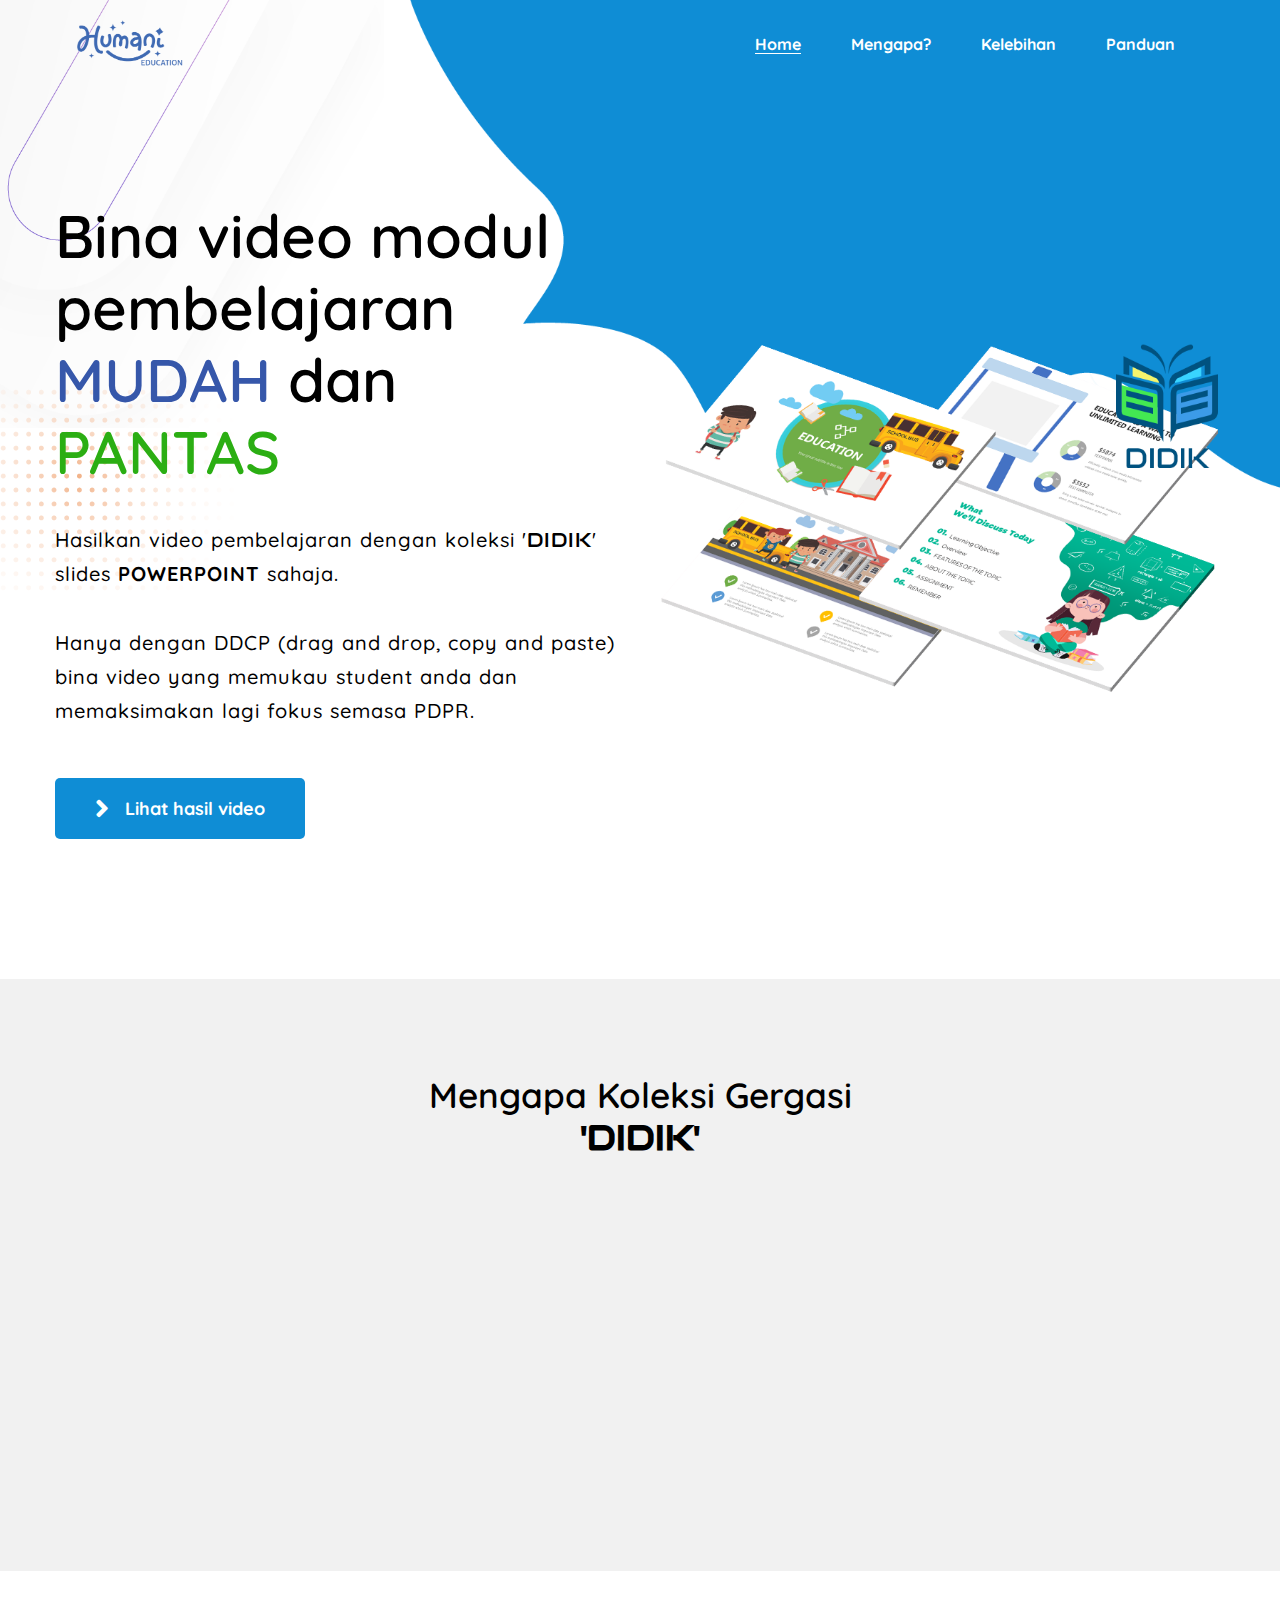
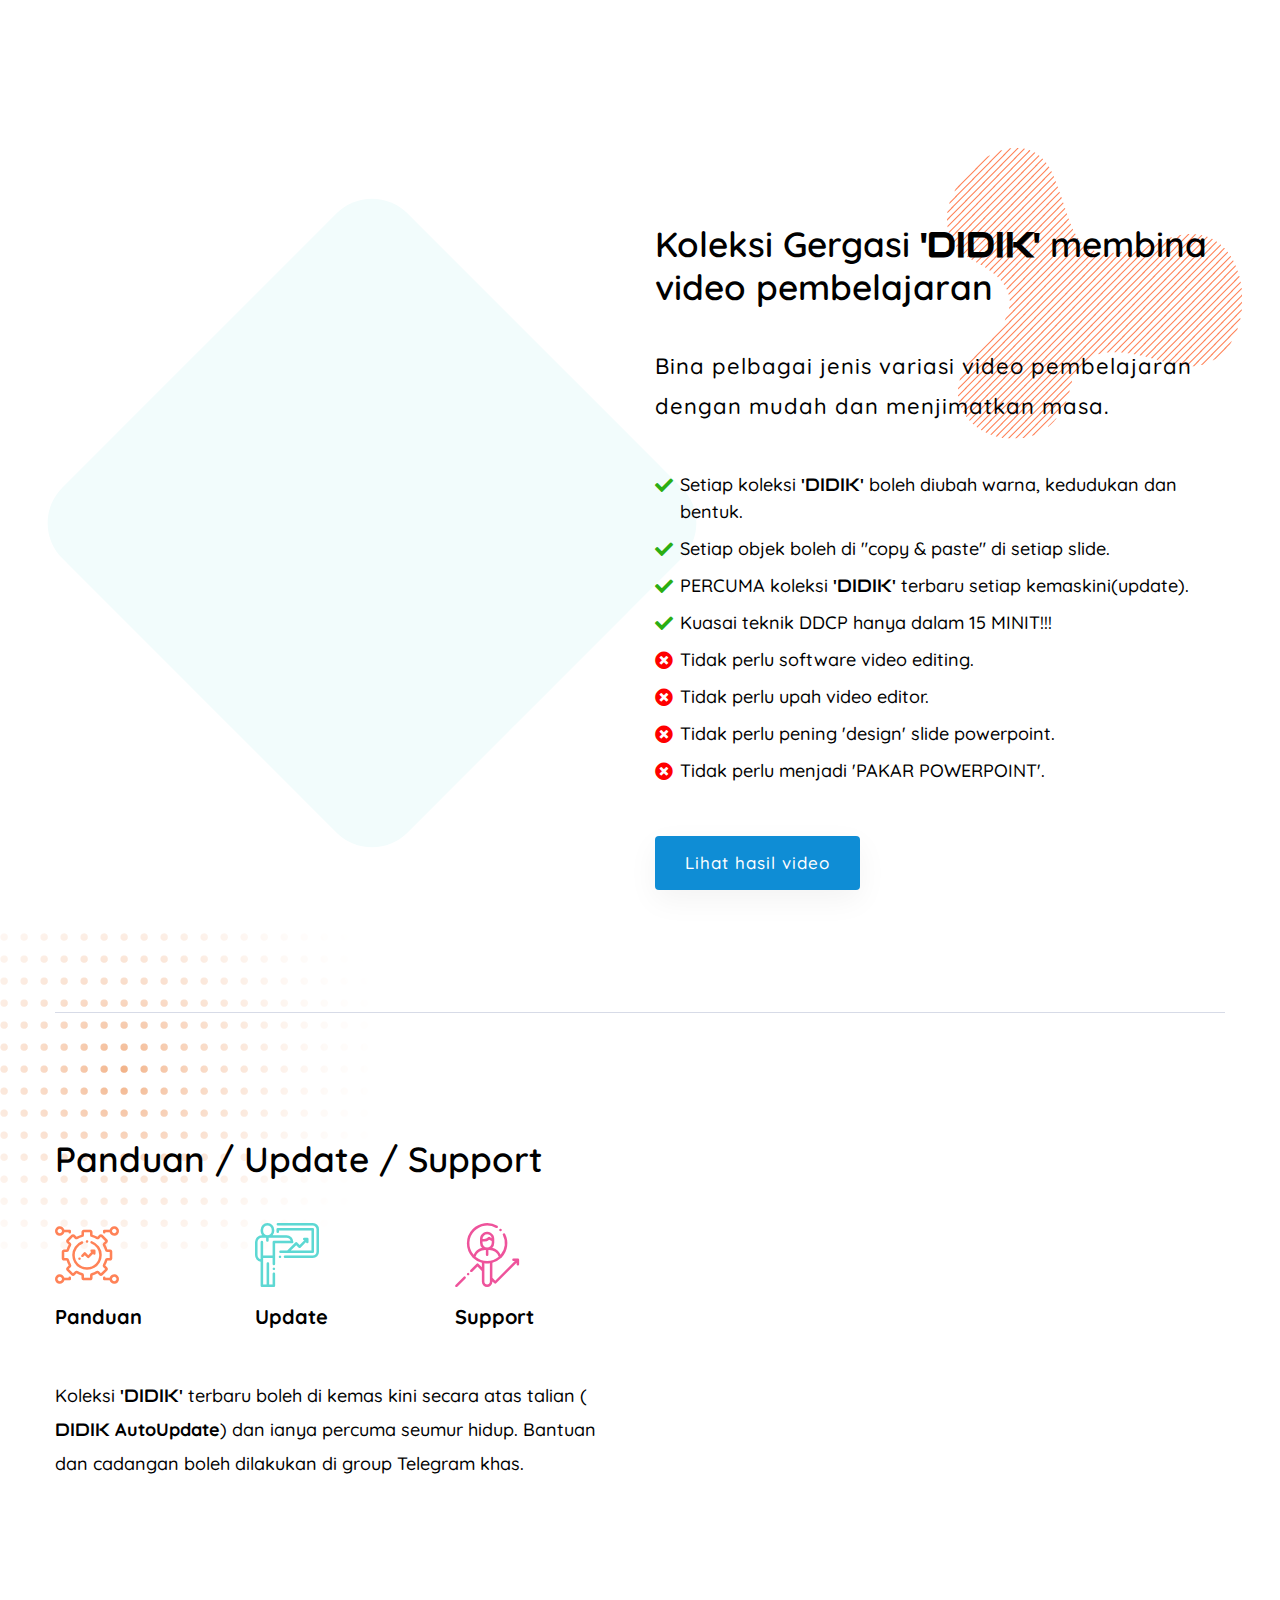
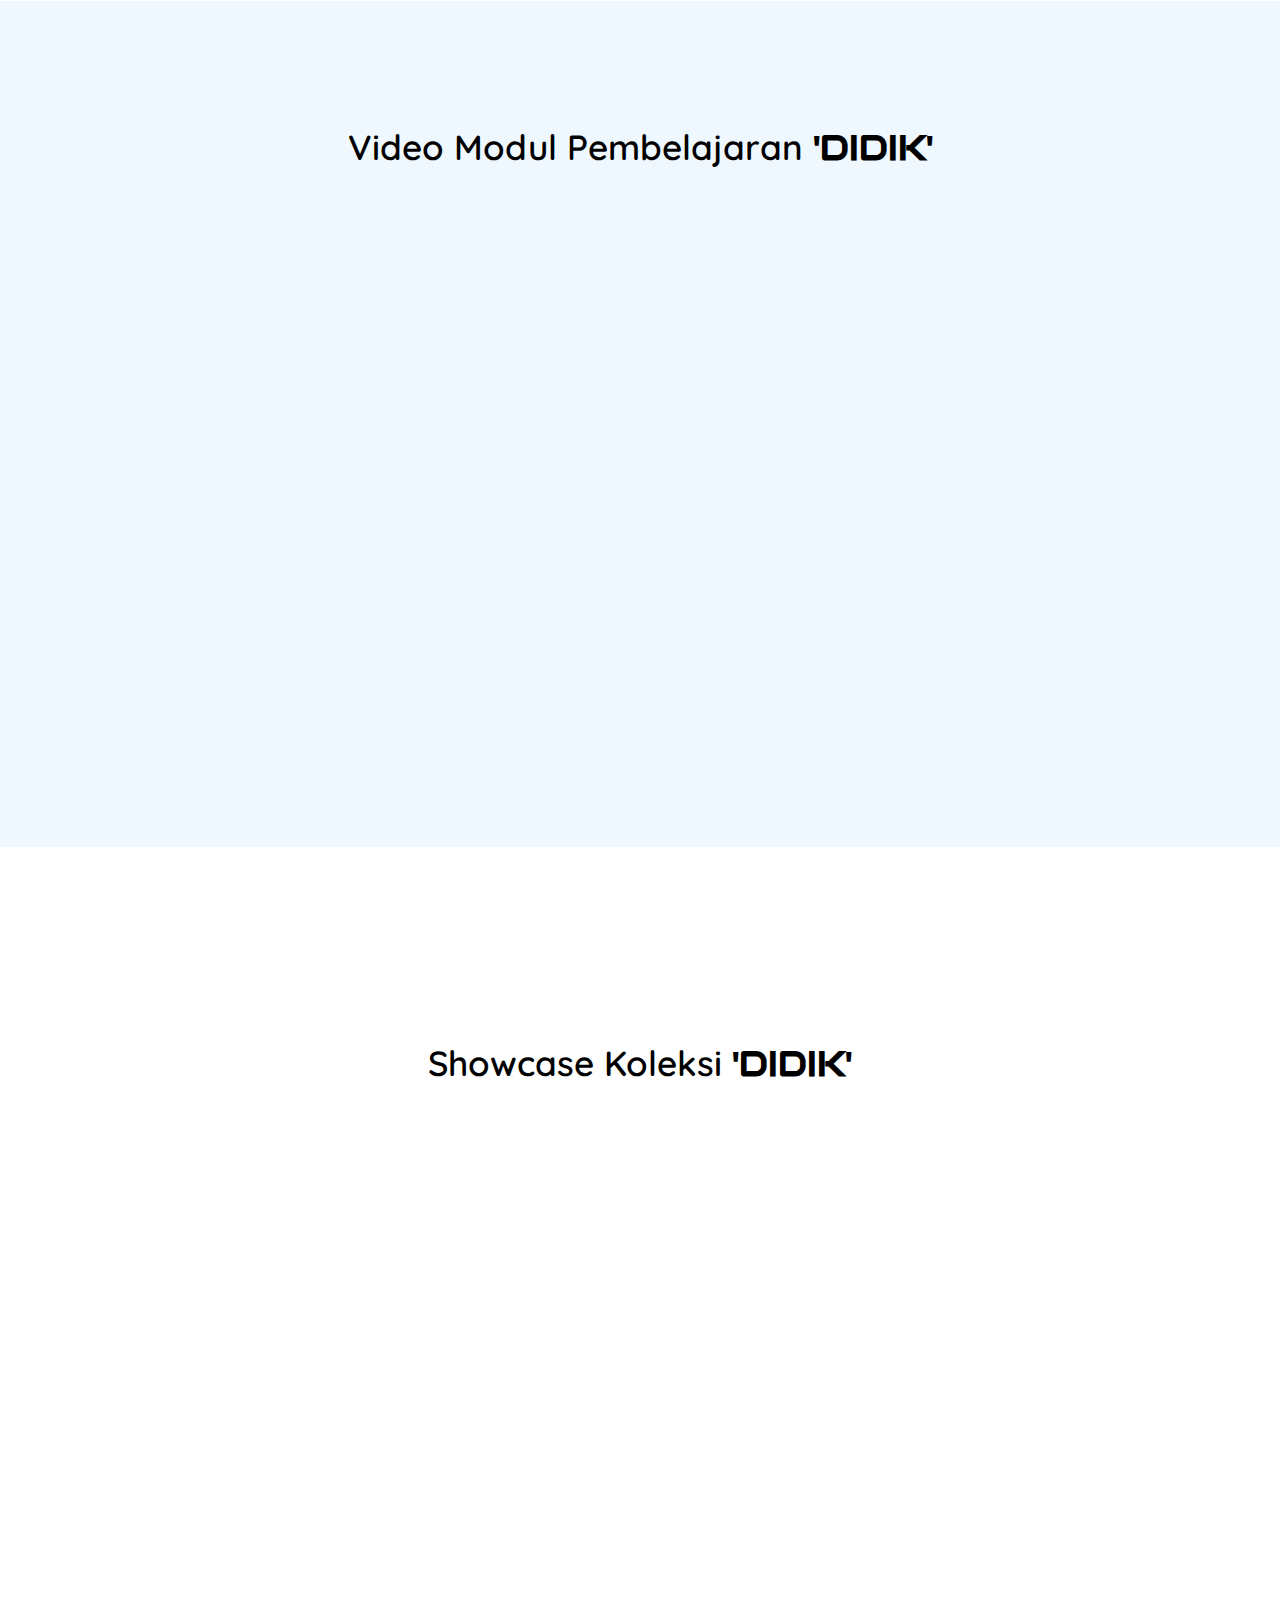
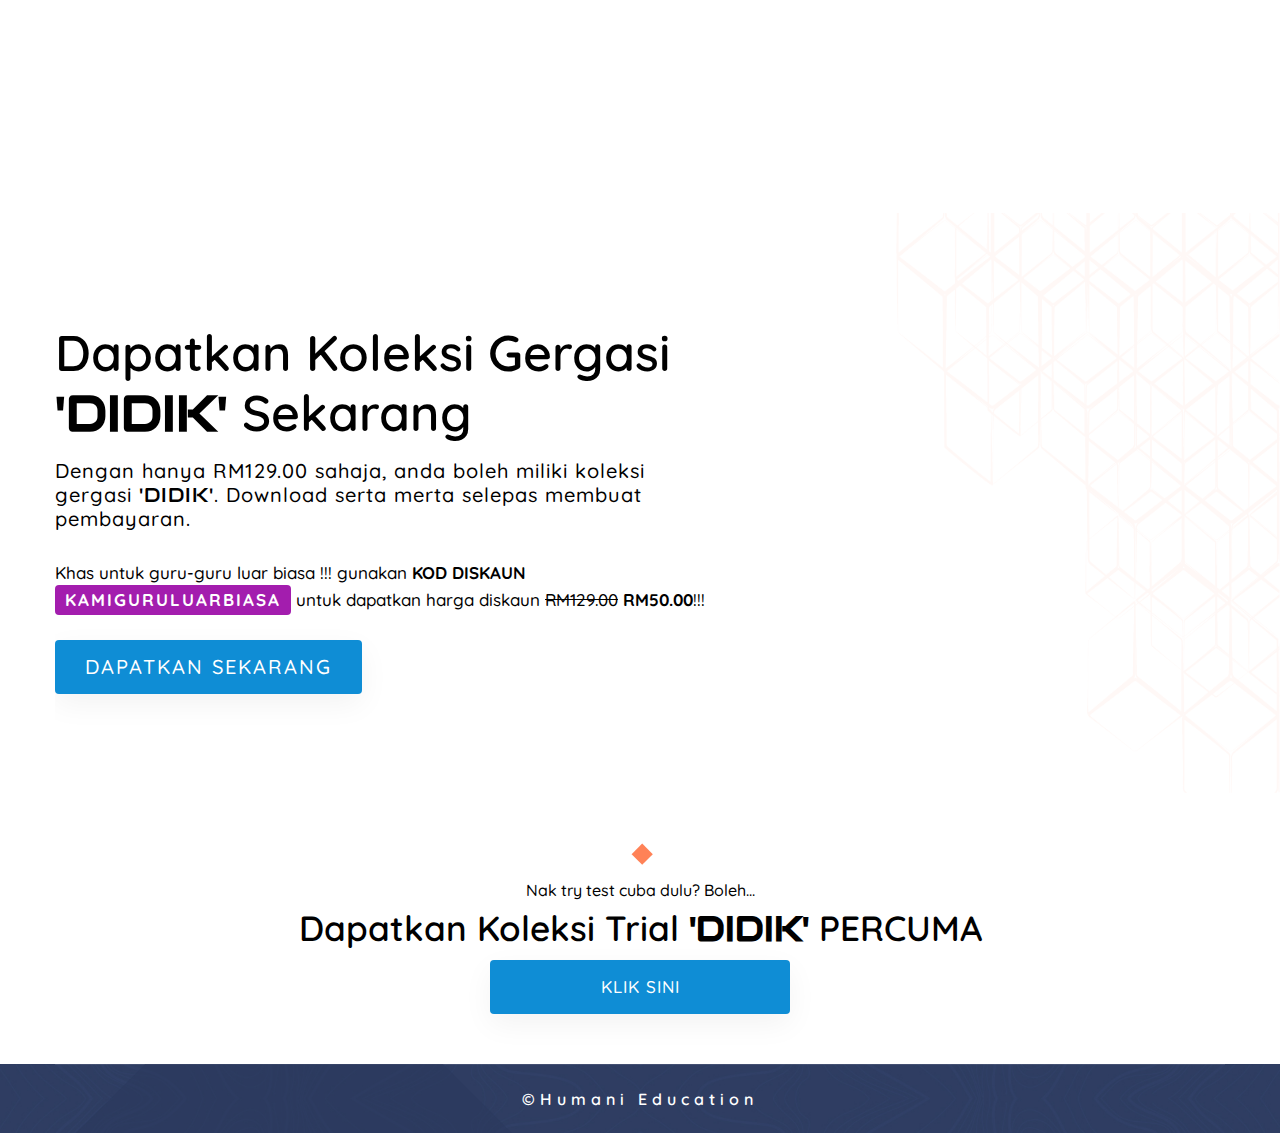
==== index.html @ 3f7dda92 "v1.0.24-Mac" ====
<!doctype html>
<html class="no-js" lang="en">

<head>
    <meta charset="utf-8">
    
    <!--====== Title ======-->
    <title>Humani Education</title>
    <meta property="og:title" content="DIDIK - Jadikan PDPR lebih menarik dan efektif" />
    <meta property="og:type" content="website" />
    <meta property="og:url" content="https://www.humani.com.my" />
    <meta property="og:image" content="https://www.humani.com.my/assets/images/educate.png" />
    <meta property="og:description" content="Bina Video Modul Pembelajar dengan Koleksi Gergasi DIDIK" />
    <meta name="description" content="">
    <meta name="viewport" content="width=device-width, initial-scale=1">

    <!--====== Favicon Icon ======-->
    <link rel="shortcut icon" href="assets/images/favicon.png" type="image/png">
    
        
    <!-- CSS
    ============================================ -->

    <!--===== Vendor CSS (Bootstrap & Icon Font) =====-->

    <link rel="stylesheet" href="assets/css/plugins/bootstrap.min.css">
    <link rel="stylesheet" href="assets/css/plugins/fontawesome.min.css">
    <link rel="stylesheet" href="assets/css/plugins/flaticon.css">
    <link rel="stylesheet" href="assets/css/plugins/default.css">


    <!--===== Plugins CSS (All Plugins Files) =====-->
    <link rel="stylesheet" href="assets/css/plugins/animate.css">
    <link rel="stylesheet" href="assets/css/plugins/swiper-bundle.min.css">

    <!--====== Main Style CSS ======-->
    <link rel="stylesheet" href="assets/css/style.css">
    
</head>

<body>
    
    <!--====== Header Start ======-->

    <header class="header-area">
        <nav class="navbar navbar-expand-lg">
            <div class="container position-relative">
                <a class="navbar-brand" href="index.html" style="width: 150px;">
                    <img src="assets/images/logoH.png" alt="Logo">
                </a>

                <button class="navbar-toggler" type="button" data-toggle="collapse" data-target="#navbarContent">
                    <span class="toggler-icon"></span>
                    <span class="toggler-icon"></span>
                    <span class="toggler-icon"></span>
                </button>
            
                <div class="collapse navbar-collapse sub-menu-bar" id="navbarContent">
                    <ul class="navbar-nav ml-auto">
                        <li class="active"><a  class="page-scroll" href="#home">Home</a></li>
                        <li><a  class="page-scroll" href="#features">Mengapa?</a></li>
                        <li><a  class="page-scroll" href="#powerful">Kelebihan</a></li>
                        <li><a  class="page-scroll" href="#discover">Panduan</a></li>
                        </li>
                    </ul>
                    <!-- <div class="navbar-btn">
                        <a href="#hasil" class="main-btn">Lihat Video</a>
                    </div> -->
                </div>
            </div>
        </nav>
    </header>

    <!--====== Header Ends ======-->
    
    <!--====== Banner Start ======-->

    <section id="home" class="banner-area">
        <div class="banner-shape-1">
            <img src="assets/images/shape/shape-2.png" alt="Shape">
        </div>
        <div class="banner-shape-2">
            <img src="assets/images/shape/shape-1.png" alt="Shape">
        </div>
        <div class="banner-shape-3">
            <img src="assets/images/shape/dots.png" alt="Shape">
        </div>

        <div class="banner-content-wrapper">
            <div class="container">
                <div class="row align-items-center">
                    <div class="col-lg-6">
                        <div class="banner-content">
                            <h2 class="title wow fadeInUp" data-wow-duration="1.3s" data-wow-delay="0.2s" style="color: black;">Bina video modul pembelajaran <span style="color:#3657aa;">MUDAH</span> dan <span style="color:#2bae13;">PANTAS</span></h2>
                            <p class="wow fadeInUp" data-wow-duration="1.3s" data-wow-delay="0.6s" style="color: black;">Hasilkan video pembelajaran dengan koleksi '<span class="didik-text-logo">DIDIK</span>' slides <b>POWERPOINT</b> sahaja. </p>
                            <p class="wow fadeInUp" data-wow-duration="1.3s" data-wow-delay="0.6s" style="color: black;">Hanya dengan DDCP (drag and drop, copy and paste) bina video yang memukau student anda dan memaksimakan lagi fokus semasa PDPR.</p>

                            <ul class="download-btn">
                                <!-- <li>
                                    <a class="google-play wow fadeInUp" data-wow-duration="1.3s" data-wow-delay="0.9s" href="#">
                                        <i class="fas fa-play"></i>
                                        <span class="text-1">Get in</span>
                                        <span class="text-2">Google Play</span>
                                    </a>
                                </li> -->
                                <li>
                                    <a class="apple-store wow" data-wow-duration="1.3s" data-wow-delay="1.2s" href="#hasil">
                                        <span class="text-2">Lihat hasil video</span>
                                        <i class="fas fa-angle-right"></i>
                                    </a>
                                </li>
                            </ul>
                        </div>
                    </div>
                    <div class="col-lg-6">
                        <div class="banner-image wow fadeInRightBig" data-wow-duration="1.3s" data-wow-delay="0.8s">
                            <div class="image">
                                <img src="assets/images/lol5.png" alt="App">
                            </div>
                        </div>
                    </div>
                </div>
            </div>
        </div>

        <!-- <div class="banner-counter">
            <div class="container">
                <div class="row justify-content-center">
                    <div class="col-lg-6">
                        <div class="counter-title text-center">
                            <h6 class="title">Numbers Speaks Everything</h6>
                        </div>
                    </div>
                </div>
                <div class="counter-wrapper" style="text-align: center;">
                    <div class="row">
                        <div class="col-lg-4 col-sm-6">
                            <div class="single-counter">
                                <span class="count-content"><strong class="count">411+</strong><span>/</span> Unik Design</span>
                            </div>
                        </div>
                        <div class="col-lg-4 col-sm-6">
                            <div class="single-counter">
                                <span class="count-content"><strong class="count">658+</strong><span>/</span> Objek element</span>
                            </div>
                        </div>
                        <div class="col-lg-4 col-sm-6">
                            <div class="single-counter">
                                <span class="count-content"><strong class="count">10+</strong><span>/</span> Video tutorial</span>
                            </div>
                        </div>
                    </div>
                </div>
            </div>
        </div> -->
    </section>

    <!--====== Banner Ends ======-->

     <!--====== Testimonial Start ======-->

     <!-- <section id="testimonial" class="testimonial-area bg_cover" style="background-image: url(assets/images/testimonial-bg.jpg);">
        <div class="testimonial-shape shape-1"></div>
        <div class="testimonial-shape shape-2"></div>

        <div class="testimonial-wrapper">
            <div class="author-1">
                <img src="assets/images/author-1.jpg" alt="">
            </div>
            <div class="author-2">
                <img src="assets/images/author-2.jpg" alt="">
            </div>
            <div class="author-3">
                <img src="assets/images/author-3.jpg" alt="">
            </div>
            <div class="author-4">
                <img src="assets/images/author-4.jpg" alt="">
            </div>

            <div class="author-5">
                <img src="assets/images/author-5.jpg" alt="">
            </div>
            <div class="author-6">
                <img src="assets/images/author-6.jpg" alt="">
            </div>
            <div class="author-7">
                <img src="assets/images/author-7.jpg" alt="">
            </div>
            <div class="author-8">
                <img src="assets/images/author-8.jpg" alt="">
            </div>
        </div>

        <div class="container">
            <div class="row justify-content-center">
                <div class="col-lg-6">
                    <div class="section-title text-center">
                        <p class="sub-title">Check Our Client Feedbacks</p>
                        <h2 class="title">What they are saying</h2>
                    </div>
                </div>
            </div>
            <div class="row justify-content-center">
                <div class="col-xl-8 col-lg-10">
                    <div class="testimonial-bg">
                        <div class="testimonial-active swiper-container">
                            <div class="swiper-wrapper">
                                <div class="swiper-slide single-testimonial text-center">
                                    <p>This is due to their excellent service, competitive pricing and customer support. It’s throughly refresing to get such a personal touch. Duis aute irure dolor in reprehenderit in voluptate velit esse cillum dolore eu fugiat nulla pariatur.</p>
                                    <h5 class="author-name">Shirley Smith</h5>
                                </div>
                                <div class="swiper-slide single-testimonial text-center">
                                    <p>This is due to their excellent service, competitive pricing and customer support. It’s throughly refresing to get such a personal touch. Duis aute irure dolor in reprehenderit in voluptate velit esse cillum dolore eu fugiat nulla pariatur.</p>
                                    <h5 class="author-name">Jon Smith</h5>
                                </div>
                                <div class="swiper-slide single-testimonial text-center">
                                    <p>This is due to their excellent service, competitive pricing and customer support. It’s throughly refresing to get such a personal touch. Duis aute irure dolor in reprehenderit in voluptate velit esse cillum dolore eu fugiat nulla pariatur.</p>
                                    <h5 class="author-name">Rose Smith</h5>
                                </div>
                            </div>
                        </div>
                    </div>
                </div>
            </div>
        </div>
    </section> -->

    <!--====== Testimonial Ends ======-->
    
    <!--====== Features Start ======-->

    <section id="features" class="features-area">
        <div class="container">
            <div class="row justify-content-center">
                <div class="col-lg-6">
                    <div class="section-title text-center">
                        <!-- <p class="sub-title">Kami mendengar keluhan mereka</p> -->
                        <h2 class="title">Mengapa Koleksi Gergasi <br><span class="didik-text-logo">'DIDIK'</span></h2>
                    </div>
                </div>
            </div>
            <div class="features-wrapper">
                <div class="row">
                    <div class="col-lg-4">
                        <div class="single-features features-1 wow fadeInUpBig" data-wow-duration="1s" data-wow-delay="0.2s">
                            <span class="features-number">01</span>
                            <div class="features-icon">
                                <i class="flaticon-smartphone-2"></i>
                            </div>
                            <div class="features-content">
                                <h4 class="features-title"><a href="#">Bina video pembelajaran menarik dan trending</a></h4>
                                <p><strong>413+</strong> design POWERPOINT slide menarik tersedia yang boleh diubahsuai dan digunakan mengikut tema video.</p>
                            </div>
                            <div class="features-btn">
                                <a href="#"><i class="fab fa-youtube"></i></a>
                            </div>
                        </div>
                    </div>
                    <div class="col-lg-4">
                        <div class="single-features features-2 wow fadeInUpBig" data-wow-duration="1s" data-wow-delay="0.5s">
                            <span class="features-number">02</span>
                            <div class="features-icon">
                                <i class="flaticon-smartphone"></i>
                            </div>
                            <div class="features-content">
                                <h4 class="features-title"><a href="#">Jimat masa berjam-jam dan tenaga</a></h4>
                                <p><strong>645+</strong> objek elemen dan pelbagai variasi POWERPOINT yang boleh diubah bentuk dan warna mengikut tema video.</p>
                            </div>
                            <div class="features-btn">
                                <a href="#"><i class="fas fa-clock"></i></a>
                            </div>
                        </div>
                    </div>
                    <div class="col-lg-4">
                        <div class="single-features features-3 wow fadeInUpBig" data-wow-duration="1s" data-wow-delay="0.8s">
                            <span class="features-number">03</span>
                            <div class="features-icon">
                                <i class="flaticon-smartphone-1"></i>
                            </div>
                            <div class="features-content">
                                <h4 class="features-title"><a href="#">Templat baru PERCUMA setiap bulan</a></h4>
                                <p>Dapat templat baru setiap bulan, tiada bayaran extra. Klik je update, dah siap. Senang kan, memang senang.</p>
                            </div>
                            <div class="features-btn">
                                <a href="#"><i class="fab fa-telegram"></i></a>
                            </div>
                        </div>
                    </div>
                </div>
            </div>
        </div>
    </section>

    <!--====== Features Ends ======-->
    
    <!--====== Powerful Tools Start ======-->

    <section id="powerful" class="powerful-tools-area">
        <div class="powerful-shape shape-1"></div>
        <div class="powerful-shape shape-2">
            <img src="assets/images/shape/shape-5.png" alt="">
        </div>

        <div class="container">
            <div class="powerful-tools-wrapper">
                <div class="row">
                    <div class="col-lg-6">
                        <div class="powerful-image mt-50 wow fadeInLeftBig" data-wow-duration="1s" data-wow-delay="0.3s">
                            <div class="image">
                                <img src="assets/images/bannerFeat.png" alt="">
                            </div>
                        </div>
                    </div>
                    <div class="col-lg-6">
                        <div class="powerful-tools-content mt-50">
                            <div class="section-title">
                                <!-- <p class="sub-title">Providing Best Services</p> -->
                                <h2 class="title">Koleksi Gergasi <span class="didik-text-logo">'DIDIK'</span> membina video pembelajaran</h2>
                            </div>
                            <div class="powerful-content-wrapper">
                                <p>Bina pelbagai jenis variasi video pembelajaran dengan mudah dan menjimatkan masa.</p>
                                <ul class="content-list">
                                    <li><i class="fas fa-check"></i> Setiap koleksi <span class="didik-text-logo">'DIDIK'</span> boleh diubah warna, kedudukan dan bentuk. </li>
                                    <li><i class="fas fa-check"></i> Setiap objek boleh di "copy & paste" di setiap slide.</li>
                                    <li><i class="fas fa-check"></i> PERCUMA koleksi <span class="didik-text-logo">'DIDIK'</span> terbaru setiap kemaskini(update).</li>
                                    <li><i class="fas fa-check"></i> Kuasai teknik DDCP hanya dalam 15 MINIT!!!</li>
                                    <li><i class="fas fa-times-circle timesRed"></i> Tidak perlu software video editing.</li>
                                    <li><i class="fas fa-times-circle timesRed"></i> Tidak perlu upah video editor.</li>
                                    <li><i class="fas fa-times-circle timesRed"></i> Tidak perlu pening 'design' slide powerpoint.</li>
                                    <li><i class="fas fa-times-circle timesRed"></i> Tidak perlu menjadi 'PAKAR POWERPOINT'.</li>
                                </ul>
                                <a href="#hasil" class="main-btn main-btn-2" style="font-size: 17px;letter-spacing: 1px;">Lihat hasil video</a>
                            </div>
                        </div>
                    </div>
                </div>
            </div>
        </div>
    </section>

    <!--====== Powerful Tools Ends ======-->
    
    <!--====== Discover Start ======-->

    <section id="discover" class="discover-area">
        <div class="discover-shape shape-1">
            <img src="assets/images/shape/dots-2.png" alt="">
        </div>

        <div class="container">
            <div class="row">
                <div class="col-lg-6">
                    <div class="discover-content-wrapper">
                        <div class="section-title">
                            <!-- <p class="sub-title">After service sale</p> -->
                            <h2 class="title">Panduan / Update / Support</h2>
                        </div>
                        <div class="discover-items">
                            <div class="row">
                                <div class="col-sm-4">
                                    <div class="single-item item-1">
                                        <div class="item-icon">
                                            <i class="flaticon-strategy"></i>
                                        </div>
                                        <div class="item-text">
                                            <h4 class="title">Panduan</h4>
                                        </div>
                                    </div>
                                </div>
                                <div class="col-sm-4">
                                    <div class="single-item item-2">
                                        <div class="item-icon">
                                            <i class="flaticon-training"></i>
                                        </div>
                                        <div class="item-text">
                                            <h4 class="title">Update</h4>
                                        </div>
                                    </div>
                                </div>
                                <div class="col-sm-4">
                                    <div class="single-item item-3">
                                        <div class="item-icon">
                                            <i class="flaticon-human-resources"></i>
                                        </div>
                                        <div class="item-text">
                                            <h4 class="title">Support</h4>
                                        </div>
                                    </div>
                                </div>
                            </div>
                        </div>
                        <div class="discover-content">
                            <p>Koleksi <span class="didik-text-logo">'DIDIK'</span> terbaru boleh di kemas kini secara atas talian (<span class="didik-text-logo">DIDIK</span> <strong>AutoUpdate</strong>) dan ianya percuma seumur hidup. Bantuan dan cadangan boleh dilakukan di group Telegram khas.</p>
                            <!-- <a href="#" class="main-btn main-btn-2">Learn More</a> -->
                        </div>
                    </div>
                </div>
            </div>
        </div>
        <div class="discover-image wow fadeIn" data-wow-duration="1s" data-wow-delay="0.4s">
            <div class="image">
                <img src="assets/images/support.png" alt="">
            </div>
        </div>
    </section>

    <!--====== Discover Ends ======-->
    
    <!--====== Everything Start ======-->

    <!-- <section id="everything" class="everything-area">
        <div class="everything-shape shape-1"></div>
        <div class="everything-shape shape-2"></div>

        <div class="container">
            <div class="row">
                <div class="col-lg-6">
                    <div class="everything-image mt-50 wow fadeInLeftBig" data-wow-duration="1s" data-wow-delay="0.3s">
                        <div class="image">
                            <img src="assets/images/everything.png" alt="">
                        </div>
                    </div>
                </div>
                <div class="col-lg-6">
                    <div class="everything-content-wrapper mt-50">
                        <div class="section-title">
                            <p class="sub-title">Providing Best Services</p>
                            <h2 class="title">Everything you need to grow your app</h2>
                        </div>
                        <div class="everything-content">
                            <ul class="everything-items">
                                <li>
                                    <span>01</span>
                                    <p>Lorem Ipsum is simply dummy text of the printing and typesetting industry when an unknown printer took a galley of type and scrambled it to make. </p>
                                </li>
                                <li>
                                    <span>02</span>
                                    <p>Lorem Ipsum is simply dummy text of the printing and typesetting industry. </p>
                                </li>
                            </ul>
                            <a href="#" class="main-btn main-btn-2">Learn More</a>
                        </div>
                    </div>
                </div>
            </div>
        </div>
    </section> -->

    <!--====== Everything Ends ======-->
    
    <!--====== Pricing Start ======-->

    <!-- <section id="pricing" class="pricing-area">
        <div class="pricing-shape shape-1">
            <img src="assets/images/shape/dots-3.png" alt="">
        </div>

        <div class="container">
            <div class="row justify-content-center">
                <div class="col-lg-6">
                    <div class="section-title text-center">
                        <p class="sub-title">Providing Best Services</p>
                        <h2 class="title">Our Features List</h2>
                    </div>
                </div>
            </div>
            <div class="pricing-wrapper">
                <div class="row">
                    <div class="col-lg-4">
                        <div class="single-pricing pricing-1 text-center wow fadeInLeftBig" data-wow-duration="1s" data-wow-delay="0.4s">
                            <div class="pricing-icon">
                                <i class="flaticon-send"></i>
                            </div>
                            <div class="pricing-price">
                                <h5 class="sub-title">Silver Package</h5>
                                <span class="price">$20.00</span>
                            </div>
                            <div class="pricing-body">
                                <ul class="pricing-list">
                                    <li><i class="fas fa-check"></i> Extra features</li>
                                    <li><i class="fas fa-check"></i> Lifetime free support</li>
                                    <li><i class="fas fa-check"></i> Upgrate options</li>
                                    <li><i class="fas fa-check"></i> Full access</li>
                                </ul>
                                <a href="#" class="main-btn">Choose Plan</a>
                            </div>
                        </div>
                    </div>
                    <div class="col-lg-4">
                        <div class="single-pricing pricing-2 text-center wow fadeInUpBig" data-wow-duration="1s" data-wow-delay="0.4s">
                            <div class="pricing-icon">
                                <i class="flaticon-shuttle"></i>
                            </div>
                            <div class="pricing-price">
                                <h5 class="sub-title">Gold Package</h5>
                                <span class="price">$30.00</span>
                            </div>
                            <div class="pricing-body">
                                <ul class="pricing-list">
                                    <li><i class="fas fa-check"></i> Extra features</li>
                                    <li><i class="fas fa-check"></i> Lifetime free support</li>
                                    <li><i class="fas fa-check"></i> Upgrate options</li>
                                    <li><i class="fas fa-check"></i> Full access</li>
                                </ul>
                                <a href="#" class="main-btn main-btn-2">Choose Plan</a>
                            </div>
                        </div>
                    </div>
                    <div class="col-lg-4">
                        <div class="single-pricing pricing-3 text-center wow fadeInRightBig" data-wow-duration="1s" data-wow-delay="0.4s">
                            <div class="pricing-icon">
                                <i class="flaticon-plane"></i>
                            </div>
                            <div class="pricing-price">
                                <h5 class="sub-title">Platinum Package</h5>
                                <span class="price">$40.00</span>
                            </div>
                            <div class="pricing-body">
                                <ul class="pricing-list">
                                    <li><i class="fas fa-check"></i> Extra features</li>
                                    <li><i class="fas fa-check"></i> Lifetime free support</li>
                                    <li><i class="fas fa-check"></i> Upgrate options</li>
                                    <li><i class="fas fa-check"></i> Full access</li>
                                </ul>
                                <a href="#" class="main-btn">Choose Plan</a>
                            </div>
                        </div>
                    </div>
                </div>
            </div>
        </div>
    </section> -->

    <!--====== Pricing Ends ======-->
    <!--====== Hasil Start ======-->

    <section id="hasil" class="screenshot-area" style="margin-bottom: 70px;background-color: aliceblue;">
        <div class="container">
            <div class="row justify-content-center">
                <div class="col-lg-12">
                    <div class="section-title text-center">
                        <!-- <p class="sub-title">Dapatkan PERCUMA</p> -->
                        <h2 class="title" style="margin-bottom:20px;">Video Modul Pembelajaran <span class="didik-text-logo">'DIDIK'</span></h2>
                        <div class="video-container"><iframe width="700" height="400" src="https://www.youtube.com/embed/MKi8xhyiDTc?rel=0&autoplay=0&showinfo=0&controls=0" frameborder="0" allow="accelerometer; autoplay; clipboard-write; encrypted-media; gyroscope; picture-in-picture" allowfullscreen></iframe></div>
                    </div>
                </div>
            </div>
        </div>
    </section>

    <!--====== Hasil Ends ======-->
    
    <!--====== Screenshot Start ======-->

    <section id="screenshot" class="screenshot-area" style="margin-bottom: 70px;">
        <div class="container">
            <div class="row">
                <div class="col-lg-12">
                    <div class="section-title text-center">
                        <!-- <p class="sub-title">Dapatkan PERCUMA</p> -->
                        <h2 class="title">Showcase Koleksi <span class="didik-text-logo">'DIDIK'</span></h2>
                        <div class="video-container"><iframe width="560" height="315" src="https://www.youtube.com/embed/H6eOL7yAfYM?rel=0&autoplay=0&showinfo=0&controls=1" frameborder="0" allow="accelerometer; autoplay; clipboard-write; encrypted-media; gyroscope; picture-in-picture" allowfullscreen></iframe></div>
                    </div>
                </div>
            </div>
        </div>
    </section>

    <!--====== Screenshot Ends ======-->
    
    <!--====== FAQ's Start ======-->

    <!-- <section id="faq" class="faq-area">
        <div class="faq-shape shape-1 wow zoomIn" data-wow-duration="1s" data-wow-delay="0.6s">
            <img src="assets/images/shape/shape-6.png" alt="">
        </div>

        <div class="container">
            <div class="row">
                <div class="col-lg-5">
                    <div class="faq-content-left mt-45">
                        <div class="section-title">
                            <p class="sub-title">Frequently Asked Question</p>
                            <h2 class="title">Do you’ve any questions?</h2>
                        </div>
                        <p>There are many variations of passag of available but majority have in some by inject. </p>

                        <img src="assets/images/faq.jpg" alt="">
                    </div>
                </div>
                <div class="col-lg-7">
                    <div class="faq-accordion mt-50">
                        <div class="accordion" id="accordionFaq">
                            <div class="card">
                                <div class="card-header">
                                    <a href="" data-toggle="collapse" data-target="#collapseOne">Pre and post launch mobile app marketing pitfalls to avoid</a>                                
                                </div>
                          
                                <div id="collapseOne" class="collapse show" data-parent="#accordionFaq">
                                    <div class="card-body">
                                        <p>There are many variations of passages of available but majority have alteration in some by inject humour or random words. </p>
                                    </div>
                                </div>
                            </div>
                            <div class="card">
                                <div class="card-header">
                                    <a href="#" class="collapsed" data-toggle="collapse" data-target="#collapseTwo">Pre and post launch mobile app marketing pitfalls to avoid</a>                                
                                </div>
                                <div id="collapseTwo" class="collapse" data-parent="#accordionFaq">
                                    <div class="card-body">
                                        <p>There are many variations of passages of available but majority have alteration in some by inject humour or random words. </p>
                                    </div>
                                </div>
                            </div>
                            <div class="card">
                                <div class="card-header">
                                    <a href="#" class="collapsed" data-toggle="collapse" data-target="#collapseThree">Pre and post launch mobile app marketing pitfalls to avoid</a>                                
                                </div>
                                <div id="collapseThree" class="collapse" data-parent="#accordionFaq">
                                    <div class="card-body">
                                        <p>There are many variations of passages of available but majority have alteration in some by inject humour or random words. </p>
                                    </div>
                                </div>
                            </div>
                            <div class="card">
                                <div class="card-header">
                                    <a href="#" class="collapsed" data-toggle="collapse" data-target="#collapseFour">Pre and post launch mobile app marketing pitfalls to avoid</a>                                
                                </div>
                                <div id="collapseFour" class="collapse" data-parent="#accordionFaq">
                                    <div class="card-body">
                                        <p>There are many variations of passages of available but majority have alteration in some by inject humour or random words. </p>
                                    </div>
                                </div>
                            </div>
                          </div>
                    </div>
                </div>
            </div>
        </div>
    </section> -->

    <!--====== FAQ's Ends ======-->
    
    <!--====== Blog Start ======-->

    <!-- <section id="blog" class="blog-area">
        <div class="blog-shape shape-1"></div>

        <div class="container">
            <div class="row justify-content-center">
                <div class="col-lg-6">
                    <div class="section-title text-center">
                        <p class="sub-title">From the Blog</p>
                        <h2 class="title">News & Articles</h2>
                    </div>
                </div>
            </div>
            <div class="blog-wrapper">
                <div class="row">
                    <div class="col-lg-4 blog-col">
                        <div class="single-blog mt-55 wow fadeInLeftBig" data-wow-duration="1.3s" data-wow-delay="0.4s">
                            <div class="blog-image">
                                <a href="blog-details.html"><img src="assets/images/blog/blog-1.jpg" alt=""></a>
                                <span class="date">30 July, 2020</span>
                            </div>
                            <div class="blog-content">
                                <ul class="meta">
                                    <li><a href="#">By Admin</a></li>
                                    <li><a href="#">2 Comments</a></li>
                                </ul>
                                <h4 class="blog-title"><a href="blog-details.html">Pre and post launch mobile app marketing</a></h4>
                                <p>There are many variations of passages of available but majority have alteration in some by inject words.</p>
                            </div>
                        </div>
                    </div>
                    <div class="col-lg-4 blog-col">
                        <div class="single-blog mt-55 wow fadeInUpBig" data-wow-duration="1.3s" data-wow-delay="0.4s">
                            <div class="blog-image">
                                <a href="blog-details.html"><img src="assets/images/blog/blog-2.jpg" alt=""></a>
                                <span class="date">30 July, 2020</span>
                            </div>
                            <div class="blog-content">
                                <ul class="meta">
                                    <li><a href="#">By Admin</a></li>
                                    <li><a href="#">2 Comments</a></li>
                                </ul>
                                <h4 class="blog-title"><a href="blog-details.html">Pre and post launch mobile app marketing</a></h4>
                                <p>There are many variations of passages of available but majority have alteration in some by inject words.</p>
                            </div>
                        </div>
                    </div>
                    <div class="col-lg-4 blog-col">
                        <div class="single-blog mt-55 wow fadeInRightBig" data-wow-duration="1.3s" data-wow-delay="0.4s">
                            <div class="blog-image">
                                <a href="blog-details.html"><img src="assets/images/blog/blog-3.jpg" alt=""></a>
                                <span class="date">30 July, 2020</span>
                            </div>
                            <div class="blog-content">
                                <ul class="meta">
                                    <li><a href="#">By Admin</a></li>
                                    <li><a href="#">2 Comments</a></li>
                                </ul>
                                <h4 class="blog-title"><a href="blog-details.html">Pre and post launch mobile app marketing</a></h4>
                                <p>There are many variations of passages of available but majority have alteration in some by inject words.</p>
                            </div>
                        </div>
                    </div>
                </div>
            </div>
        </div>
    </section> -->

    <!--====== Blog Ends ======-->
    
    <!--====== Brand & Download Start ======-->

    <section id="brand" class="brand-download-area">
        <div class="container">
            <!-- <div class="brand-area">
                <div class="brand-active swiper-container">
                    <div class="swiper-wrapper">
                        <div class="swiper-slide single-brand">
                            <img src="assets/images/brand.png" alt="">
                        </div>
                        <div class="swiper-slide single-brand">
                            <img src="assets/images/brand.png" alt="">
                        </div>
                        <div class="swiper-slide single-brand">
                            <img src="assets/images/brand.png" alt="">
                        </div>
                        <div class="swiper-slide single-brand">
                            <img src="assets/images/brand.png" alt="">
                        </div>
                        <div class="swiper-slide single-brand">
                            <img src="assets/images/brand.png" alt="">
                        </div>
                        <div class="swiper-slide single-brand">
                            <img src="assets/images/brand.png" alt="">
                        </div>
                        <div class="swiper-slide single-brand">
                            <img src="assets/images/brand.png" alt="">
                        </div>
                    </div>
                </div>
            </div> -->

            <div class="download-area">
                <div class="row">
                    <div class="col-lg-7">
                        <div class="download-content">
                            <h2 class="title">Dapatkan Koleksi Gergasi <span class="didik-text-logo">'DIDIK'</span> Sekarang</h2>
                            <p>Dengan hanya RM129.00 sahaja, anda boleh miliki koleksi gergasi <span class="didik-text-logo">'DIDIK'</span>. Download serta merta selepas membuat pembayaran.</p>
                            <p style="font-size: 17px;letter-spacing: 0;">Khas untuk guru-guru luar biasa !!! gunakan <strong>KOD DISKAUN</strong> <span class="kuponDiskon">KAMIGURULUARBIASA</span> untuk dapatkan harga diskaun <s>RM129.00</s> <strong>RM50.00</strong>!!!</p>
                            <a href="https://humani.com.my/checkout/?add-to-cart=12" class="main-btn main-btn-2" style="margin-top: 10px;letter-spacing: 2px;font-size: 20px;text-transform: uppercase;">Dapatkan Sekarang</a>
                        </div>
                    </div>
                    <div class="col-lg-5">
                        <div class="download-image wow fadeInUpBig" data-wow-duration="1s" data-wow-delay="0.4s">
                            <img src="assets/images/educate.png" alt="">
                        </div>
                    </div>
                </div>
            </div>
        </div>
    </section>

    <section id="screenshot" class="screenshot-area" style="padding: 50px 0px;">
        <div class="container">
            <div class="row">
                <div class="col-lg-12">
                    <div class="section-title text-center">
                        <p class="sub-title">Nak try test cuba dulu? Boleh...</p>
                        <h2 class="title"> Dapatkan Koleksi Trial <span class="didik-text-logo">'DIDIK'</span> PERCUMA</h2>
                        <a href="https://www.humani.com.my/trial-Didik" class="main-btn main-btn-2" style="width:300px;margin-top: 10px;font-size: 17px;letter-spacing: 1px;">KLIK SINI</span></a>
                    </div>
                </div>
            </div>
        </div>
    </section>

    <!--====== Brand & Download Ends ======-->
    
    <!--====== Footer Start ======-->

    <footer id="footer" class="footer-area bg_cover" style="background-image: url(assets/images/footer-bg.jpg);">
        <div class="footer-shape shape-1"></div>

        <div class="container">
            <!-- <div class="footer-widget">
                <div class="row">
                    <div class="col-lg-8">
                        <div class="footer-widget-wrapper">
                            <div class="footer-about mt-45">
                                <h4 class="footer-title">About</h4>
                                <p>Lorem Ipsum is simply dummy text the printing and setting industry. Lorm Ipsum has been the text ever.</p>
                                <ul class="social">
                                    <li><a href="#"><i class="fab fa-facebook-f"></i></a></li>
                                    <li><a href="#"><i class="fab fa-twitter"></i></a></li>
                                    <li><a href="#"><i class="fab fa-instagram"></i></a></li>
                                    <li><a href="#"><i class="fab fa-pinterest-p"></i></a></li>
                                </ul>
                            </div>

                            <div class="footer-link mt-45">
                                <h4 class="footer-title">Explore</h4>

                                <ul class="link">
                                    <li><a href="#">About</a></li>
                                    <li><a href="#">Our Team</a></li>
                                    <li><a href="#">Contact</a></li>
                                    <li><a href="#">Services</a></li>
                                </ul>
                            </div>

                            <div class="footer-contact mt-45">
                                <h4 class="footer-title">Contact</h4>

                                <ul class="contact-info">
                                    <li>
                                        <div class="single-contact">
                                            <i class="fas fa-phone-square"></i>
                                            <div class="contact-text">
                                                <p><a href="tell:6668880000">666 888 0000</a></p>
                                            </div>
                                        </div>
                                    </li>
                                    <li>
                                        <div class="single-contact">
                                            <i class="fas fa-envelope"></i>
                                            <div class="contact-text">
                                                <p><a href="mailto:needhelp@ruxin.com">needhelp@ruxin.com</a></p>
                                            </div>
                                        </div>
                                    </li>
                                    <li>
                                        <div class="single-contact">
                                            <i class="fas fa-map-marker-alt"></i>
                                            <div class="contact-text">
                                                <p>855 road, broklyn street new york 600</p>
                                            </div>
                                        </div>
                                    </li>
                                </ul>
                            </div>
                        </div>
                    </div>
                    <div class="col-lg-4">
                        <div class="footer-newsletter mt-45">
                            <h4 class="footer-title">Newsletter</h4>

                            <div class="newsletter-form">
                                <form action="#">
                                    <input type="text" placeholder="Email address">
                                    <button><i class="fas fa-envelope"></i></button>
                                </form>
                            </div>
                            <p>Sign up for our latest news & articles. We won’t give you spam mails.</p>
                        </div>
                    </div>
                </div>
            </div> -->

            <div class="footer-copyright text-center">
                <p style="color: white;letter-spacing: 5px;">&copy;<a href="#" style="color: white;letter-spacing: 5px;">Humani Education</a></p>
            </div>
        </div>
    </footer>

    <!--====== Footer Ends ======-->

    <!--====== BACK TOP TOP PART START ======-->

    <a href="#" class="back-to-top"><i class="fal fa-chevron-up"></i></a>

    <!--====== BACK TOP TOP PART ENDS ======-->




    <!--====== Jquery js ======-->
    <script src="assets/js/vendor/jquery-3.5.1.min.js"></script>
    <script src="assets/js/vendor/modernizr-3.7.1.min.js"></script>
    
    <!--====== All Plugins js ======-->
    <script src="assets/js/plugins/popper.min.js"></script>
    <script src="assets/js/plugins/bootstrap.min.js"></script>
    <script src="assets/js/plugins/swiper-bundle.min.js"></script>
    <script src="assets/js/plugins/jquery.easing.min.js"></script>
    <script src="assets/js/plugins/scrolling-nav.js"></script>
    <script src="assets/js/plugins/wow.min.js"></script>
    
    
    <!--====== Main Activation  js ======-->
    <script src="assets/js/main.js"></script>

    
</body>

</html>
---- assets/css/plugins/flaticon.css ----
/*
  	Flaticon icon font: Flaticon
  	Creation date: 24/07/2020 17:14
  	*/

@font-face {
  font-family: "Flaticon";
  src: url("../../fonts/Flaticon.eot");
  src: url("../../fonts/Flaticon.eot?#iefix") format("embedded-opentype"),
       url("../../fonts/Flaticon.woff2") format("woff2"),
       url("../../fonts/Flaticon.woff") format("woff"),
       url("../../fonts/Flaticon.ttf") format("truetype"),
       url("../../fonts/Flaticon.svg#Flaticon") format("svg");
  font-weight: normal;
  font-style: normal;
}

@media screen and (-webkit-min-device-pixel-ratio:0) {
  @font-face {
    font-family: "Flaticon";
    src: url("../../fonts/Flaticon.svg#Flaticon") format("svg");
  }
}

[class^="flaticon-"]:before, [class*=" flaticon-"]:before,
[class^="flaticon-"]:after, [class*=" flaticon-"]:after {   
  font-family: Flaticon;
  font-style: normal;
}

.flaticon-smartphone-2:before { content: "\f100"; }
.flaticon-smartphone:before { content: "\f101"; }
.flaticon-smartphone-1:before { content: "\f102"; }
.flaticon-strategy:before { content: "\f103"; }
.flaticon-training:before { content: "\f104"; }
.flaticon-human-resources:before { content: "\f105"; }
.flaticon-send:before { content: "\f106"; }
.flaticon-shuttle:before { content: "\f107"; }
.flaticon-plane:before { content: "\f108"; }
---- assets/css/plugins/default.css ----
/* Deafult Margin & Padding */
/*-- Margin Top --*/
.mt-5 {
	margin-top: 5px;
}
.mt-10 {
	margin-top: 10px;
}
.mt-15 {
	margin-top: 15px;
}
.mt-20 {
	margin-top: 20px;
}
.mt-25 {
	margin-top: 25px;
}
.mt-30 {
	margin-top: 30px;
}
.mt-35 {
	margin-top: 35px;
}
.mt-40 {
	margin-top: 40px;
}
.mt-45 {
	margin-top: 45px;
}
.mt-50 {
	margin-top: 50px;
}
.mt-55 {
	margin-top: 55px;
}
.mt-60 {
	margin-top: 60px;
}
.mt-65 {
	margin-top: 65px;
}
.mt-70 {
	margin-top: 70px;
}
.mt-75 {
	margin-top: 75px;
}
.mt-80 {
	margin-top: 80px;
}
.mt-85 {
	margin-top: 85px;
}
.mt-90 {
	margin-top: 90px;
}
.mt-95 {
	margin-top: 95px;
}
.mt-100 {
	margin-top: 100px;
}
.mt-105 {
	margin-top: 105px;
}
.mt-110 {
	margin-top: 110px;
}
.mt-115 {
	margin-top: 115px;
}
.mt-120 {
	margin-top: 120px;
}
.mt-125 {
	margin-top: 125px;
}
.mt-130 {
	margin-top: 130px;
}
.mt-135 {
	margin-top: 135px;
}
.mt-140 {
	margin-top: 140px;
}
.mt-145 {
	margin-top: 145px;
}
.mt-150 {
	margin-top: 150px;
}
.mt-155 {
	margin-top: 155px;
}
.mt-160 {
	margin-top: 160px;
}
.mt-165 {
	margin-top: 165px;
}
.mt-170 {
	margin-top: 170px;
}
.mt-175 {
	margin-top: 175px;
}
.mt-180 {
	margin-top: 180px;
}
.mt-185 {
	margin-top: 185px;
}
.mt-190 {
	margin-top: 190px;
}
.mt-195 {
	margin-top: 195px;
}
.mt-200 {
	margin-top: 200px;
}
/*-- Margin Bottom --*/

.mb-5 {
	margin-bottom: 5px;
}
.mb-10 {
	margin-bottom: 10px;
}
.mb-15 {
	margin-bottom: 15px;
}
.mb-20 {
	margin-bottom: 20px;
}
.mb-25 {
	margin-bottom: 25px;
}
.mb-30 {
	margin-bottom: 30px;
}
.mb-35 {
	margin-bottom: 35px;
}
.mb-40 {
	margin-bottom: 40px;
}
.mb-45 {
	margin-bottom: 45px;
}
.mb-50 {
	margin-bottom: 50px;
}
.mb-55 {
	margin-bottom: 55px;
}
.mb-60 {
	margin-bottom: 60px;
}
.mb-65 {
	margin-bottom: 65px;
}
.mb-70 {
	margin-bottom: 70px;
}
.mb-75 {
	margin-bottom: 75px;
}
.mb-80 {
	margin-bottom: 80px;
}
.mb-85 {
	margin-bottom: 85px;
}
.mb-90 {
	margin-bottom: 90px;
}
.mb-95 {
	margin-bottom: 95px;
}
.mb-100 {
	margin-bottom: 100px;
}
.mb-105 {
	margin-bottom: 105px;
}
.mb-110 {
	margin-bottom: 110px;
}
.mb-115 {
	margin-bottom: 115px;
}
.mb-120 {
	margin-bottom: 120px;
}
.mb-125 {
	margin-bottom: 125px;
}
.mb-130 {
	margin-bottom: 130px;
}
.mb-135 {
	margin-bottom: 135px;
}
.mb-140 {
	margin-bottom: 140px;
}
.mb-145 {
	margin-bottom: 145px;
}
.mb-150 {
	margin-bottom: 150px;
}
.mb-155 {
	margin-bottom: 155px;
}
.mb-160 {
	margin-bottom: 160px;
}
.mb-165 {
	margin-bottom: 165px;
}
.mb-170 {
	margin-bottom: 170px;
}
.mb-175 {
	margin-bottom: 175px;
}
.mb-180 {
	margin-bottom: 180px;
}
.mb-185 {
	margin-bottom: 185px;
}
.mb-190 {
	margin-bottom: 190px;
}
.mb-195 {
	margin-bottom: 195px;
}
.mb-200 {
	margin-bottom: 200px;
}
/*-- margin left --*/
.ml-5 {
	margin-left: 5px;
}
.ml-10 {
	margin-left: 10px;
}
.ml-15 {
	margin-left: 15px;
}
.ml-20 {
	margin-left: 20px;
}
.ml-25 {
	margin-left: 25px;
}
.ml-30 {
	margin-left: 30px;
}
.ml-35 {
	margin-left: 35px;
}
.ml-40 {
	margin-left: 40px;
}
.ml-45 {
	margin-left: 45px;
}
.ml-50 {
	margin-left: 50px;
}
.ml-55 {
	margin-left: 55px;
}
.ml-60 {
	margin-left: 60px;
}
.ml-65 {
	margin-left: 65px;
}
.ml-70 {
	margin-left: 70px;
}
.ml-75 {
	margin-left: 75px;
}
.ml-80 {
	margin-left: 80px;
}
.ml-85 {
	margin-left: 85px;
}
.ml-90 {
	margin-left: 90px;
}
.ml-95 {
	margin-left: 95px;
}
.ml-100 {
	margin-left: 100px;
}
.ml-105 {
	margin-left: 105px;
}
.ml-110 {
	margin-left: 110px;
}
.ml-115 {
	margin-left: 115px;
}
.ml-120 {
	margin-left: 120px;
}
.ml-125 {
	margin-left: 125px;
}
.ml-130 {
	margin-left: 130px;
}
.ml-135 {
	margin-left: 135px;
}
.ml-140 {
	margin-left: 140px;
}
.ml-145 {
	margin-left: 145px;
}
.ml-150 {
	margin-left: 150px;
}
.ml-155 {
	margin-left: 155px;
}
.ml-160 {
	margin-left: 160px;
}
.ml-165 {
	margin-left: 165px;
}
.ml-170 {
	margin-left: 170px;
}
.ml-175 {
	margin-left: 175px;
}
.ml-180 {
	margin-left: 180px;
}
.ml-185 {
	margin-left: 185px;
}
.ml-190 {
	margin-left: 190px;
}
.ml-195 {
	margin-left: 195px;
}
.ml-200 {
	margin-left: 200px;
}
/*-- margin right --*/
.mr-5 {
	margin-right: 5px;
}
.mr-10 {
	margin-right: 10px;
}
.mr-15 {
	margin-right: 15px;
}
.mr-20 {
	margin-right: 20px;
}
.mr-25 {
	margin-right: 25px;
}
.mr-30 {
	margin-right: 30px;
}
.mr-35 {
	margin-right: 35px;
}
.mr-40 {
	margin-right: 40px;
}
.mr-45 {
	margin-right: 45px;
}
.mr-50 {
	margin-right: 50px;
}
.mr-55 {
	margin-right: 55px;
}
.mr-60 {
	margin-right: 60px;
}
.mr-65 {
	margin-right: 65px;
}
.mr-70 {
	margin-right: 70px;
}
.mr-75 {
	margin-right: 75px;
}
.mr-80 {
	margin-right: 80px;
}
.mr-85 {
	margin-right: 85px;
}
.mr-90 {
	margin-right: 90px;
}
.mr-95 {
	margin-right: 95px;
}
.mr-100 {
	margin-right: 100px;
}
.mr-105 {
	margin-right: 105px;
}
.mr-110 {
	margin-right: 110px;
}
.mr-115 {
	margin-right: 115px;
}
.mr-120 {
	margin-right: 120px;
}
.mr-125 {
	margin-right: 125px;
}
.mr-130 {
	margin-right: 130px;
}
.mr-135 {
	margin-right: 135px;
}
.mr-140 {
	margin-right: 140px;
}
.mr-145 {
	margin-right: 145px;
}
.mr-150 {
	margin-right: 150px;
}
.mr-155 {
	margin-right: 155px;
}
.mr-160 {
	margin-right: 160px;
}
.mr-165 {
	margin-right: 165px;
}
.mr-170 {
	margin-right: 170px;
}
.mr-175 {
	margin-right: 175px;
}
.mr-180 {
	margin-right: 180px;
}
.mr-185 {
	margin-right: 185px;
}
.mr-190 {
	margin-right: 190px;
}
.mr-195 {
	margin-right: 195px;
}
.mr-200 {
	margin-right: 200px;
}


/*-- Padding Top --*/

.pt-5 {
	padding-top: 5px;
}
.pt-10 {
	padding-top: 10px;
}
.pt-15 {
	padding-top: 15px;
}
.pt-20 {
	padding-top: 20px;
}
.pt-25 {
	padding-top: 25px;
}
.pt-30 {
	padding-top: 30px;
}
.pt-35 {
	padding-top: 35px;
}
.pt-40 {
	padding-top: 40px;
}
.pt-45 {
	padding-top: 45px;
}
.pt-50 {
	padding-top: 50px;
}
.pt-55 {
	padding-top: 55px;
}
.pt-60 {
	padding-top: 60px;
}
.pt-65 {
	padding-top: 65px;
}
.pt-70 {
	padding-top: 70px;
}
.pt-75 {
	padding-top: 75px;
}
.pt-80 {
	padding-top: 80px;
}
.pt-85 {
	padding-top: 85px;
}
.pt-90 {
	padding-top: 90px;
}
.pt-95 {
	padding-top: 95px;
}
.pt-100 {
	padding-top: 100px;
}
.pt-105 {
	padding-top: 105px;
}
.pt-110 {
	padding-top: 110px;
}
.pt-115 {
	padding-top: 115px;
}
.pt-120 {
	padding-top: 120px;
}
.pt-125 {
	padding-top: 125px;
}
.pt-130 {
	padding-top: 130px;
}
.pt-135 {
	padding-top: 135px;
}
.pt-140 {
	padding-top: 140px;
}
.pt-145 {
	padding-top: 145px;
}
.pt-150 {
	padding-top: 150px;
}
.pt-155 {
	padding-top: 155px;
}
.pt-160 {
	padding-top: 160px;
}
.pt-165 {
	padding-top: 165px;
}
.pt-170 {
	padding-top: 170px;
}
.pt-175 {
	padding-top: 175px;
}
.pt-180 {
	padding-top: 180px;
}
.pt-185 {
	padding-top: 185px;
}
.pt-190 {
	padding-top: 190px;
}
.pt-195 {
	padding-top: 195px;
}
.pt-200 {
	padding-top: 200px;
}
/*-- Padding Bottom --*/

.pb-5 {
	padding-bottom: 5px;
}
.pb-10 {
	padding-bottom: 10px;
}
.pb-15 {
	padding-bottom: 15px;
}
.pb-20 {
	padding-bottom: 20px;
}
.pb-25 {
	padding-bottom: 25px;
}
.pb-30 {
	padding-bottom: 30px;
}
.pb-35 {
	padding-bottom: 35px;
}
.pb-40 {
	padding-bottom: 40px;
}
.pb-45 {
	padding-bottom: 45px;
}
.pb-50 {
	padding-bottom: 50px;
}
.pb-55 {
	padding-bottom: 55px;
}
.pb-60 {
	padding-bottom: 60px;
}
.pb-65 {
	padding-bottom: 65px;
}
.pb-70 {
	padding-bottom: 70px;
}
.pb-75 {
	padding-bottom: 75px;
}
.pb-80 {
	padding-bottom: 80px;
}
.pb-85 {
	padding-bottom: 85px;
}
.pb-90 {
	padding-bottom: 90px;
}
.pb-95 {
	padding-bottom: 95px;
}
.pb-100 {
	padding-bottom: 100px;
}
.pb-105 {
	padding-bottom: 105px;
}
.pb-110 {
	padding-bottom: 110px;
}
.pb-115 {
	padding-bottom: 115px;
}
.pb-120 {
	padding-bottom: 120px;
}
.pb-125 {
	padding-bottom: 125px;
}
.pb-130 {
	padding-bottom: 130px;
}
.pb-135 {
	padding-bottom: 135px;
}
.pb-140 {
	padding-bottom: 140px;
}
.pb-145 {
	padding-bottom: 145px;
}
.pb-150 {
	padding-bottom: 150px;
}
.pb-155 {
	padding-bottom: 155px;
}
.pb-160 {
	padding-bottom: 160px;
}
.pb-165 {
	padding-bottom: 165px;
}
.pb-170 {
	padding-bottom: 170px;
}
.pb-175 {
	padding-bottom: 175px;
}
.pb-180 {
	padding-bottom: 180px;
}
.pb-185 {
	padding-bottom: 185px;
}
.pb-190 {
	padding-bottom: 190px;
}
.pb-195 {
	padding-bottom: 195px;
}
.pb-200 {
	padding-bottom: 200px;
}

/*-- Padding left --*/

.pl-0 {
	padding-left: 0px;
}
.pl-5 {
	padding-left: 5px;
}
.pl-10 {
	padding-left: 10px;
}
.pl-15 {
	padding-left: 15px;
}
.pl-20 {
	padding-left: 20px;
}
.pl-25 {
	padding-left: 25px;
}
.pl-30 {
	padding-left: 30px;
}
.pl-35 {
	padding-left: 35px;
}
.pl-40 {
	padding-left: 40px;
}
.pl-45 {
	padding-left: 45px;
}
.pl-50 {
	padding-left: 50px;
}
.pl-55 {
	padding-left: 55px;
}
.pl-60 {
	padding-left: 60px;
}
.pl-65 {
	padding-left: 65px;
}
.pl-70 {
	padding-left: 70px;
}
.pl-75 {
	padding-left: 75px;
}
.pl-80 {
	padding-left: 80px;
}
.pl-85 {
	padding-left: 85px;
}
.pl-90 {
	padding-left: 90px;
}
.pl-100 {
	padding-left: 100px;
}
.pl-105 {
	padding-left: 105px;
}
.pl-110 {
	padding-left: 110px;
}
.pl-115 {
	padding-left: 115px;
}
.pl-120 {
	padding-left: 120px;
}
.pl-125 {
	padding-left: 125px;
}
/*-- Padding right --*/

.pr-0 {
	padding-right: 0px;
}
.pr-5 {
	padding-right: 5px;
}
.pr-10 {
	padding-right: 10px;
}
.pr-15 {
	padding-right: 15px;
}
.pr-20 {
	padding-right: 20px;
}
.pr-25 {
	padding-right: 25px;
}
.pr-30 {
	padding-right: 30px;
}
.pr-35 {
	padding-right: 35px;
}
.pr-40 {
	padding-right: 40px;
}
.pr-45 {
	padding-right: 45px;
}
.pr-50 {
	padding-right: 50px;
}
.pr-55 {
	padding-right: 55px;
}
.pr-60 {
	padding-right: 60px;
}
.pr-65 {
	padding-right: 65px;
}
.pr-70 {
	padding-right: 70px;
}
.pr-75 {
	padding-right: 75px;
}
.pr-80 {
	padding-right: 80px;
}
.pr-85 {
	padding-right: 85px;
}
.pr-90 {
	padding-right: 90px;
}
.pr-95 {
	padding-right: 95px;
}
.pr-100 {
	padding-right: 100px;
}
.pr-105 {
	padding-right: 105px;
}
/* Background Color */

.gray-bg {
	background: #f6f6f6;
}
.white-bg {
	background: #fff;
}
.black-bg {
	background: #222;
}
/* Color */

.white {
	color: #fff;
}
.black {
	color: #222;
}
/* black overlay */

[data-overlay] {
	position: relative;
}
[data-overlay]::before {
	background: #000 none repeat scroll 0 0;
	content: "";
	height: 100%;
	left: 0;
	position: absolute;
	top: 0;
	width: 100%;
	z-index: 1;
}
[data-overlay="3"]::before {
	opacity: 0.3;
}
[data-overlay="4"]::before {
	opacity: 0.4;
}
[data-overlay="5"]::before {
	opacity: 0.5;
}
[data-overlay="6"]::before {
	opacity: 0.6;
}
[data-overlay="7"]::before {
	opacity: 0.7;
}
[data-overlay="8"]::before {
	opacity: 0.8;
}
[data-overlay="9"]::before {
	opacity: 0.9;
}
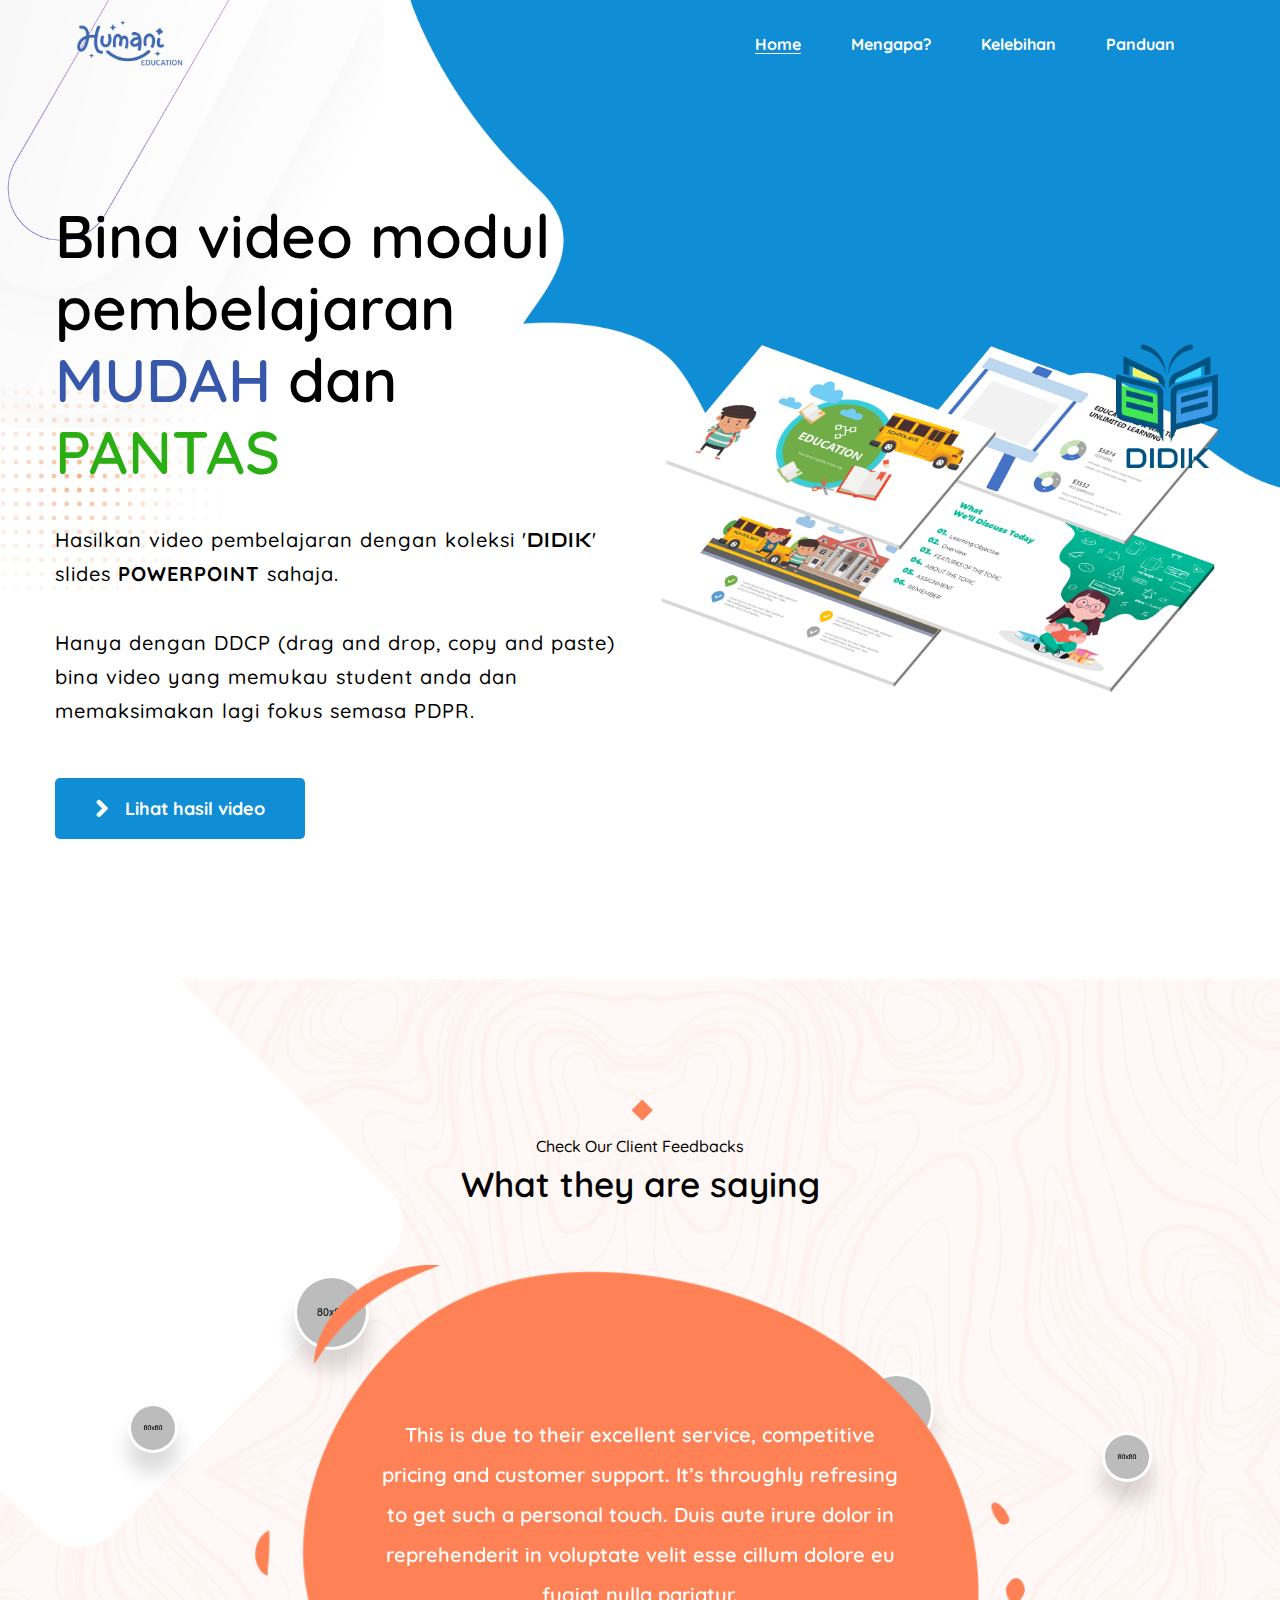
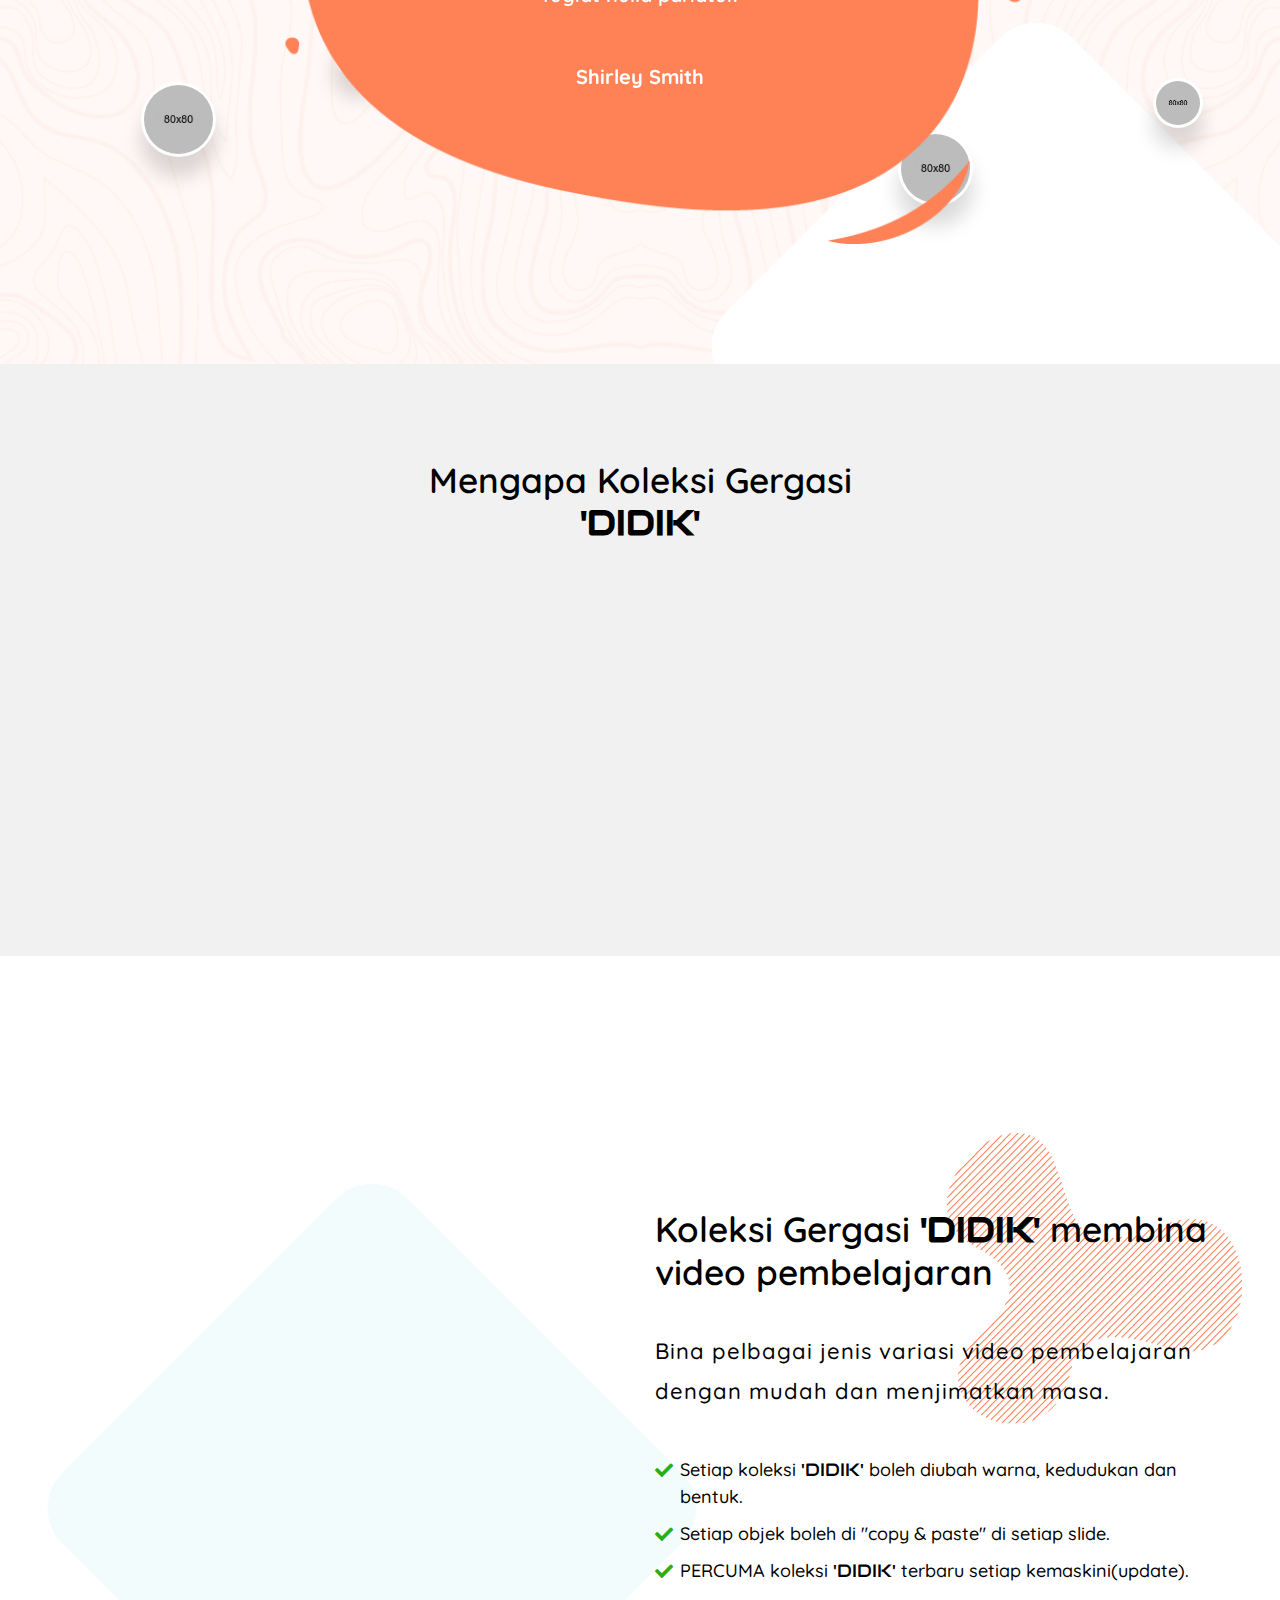
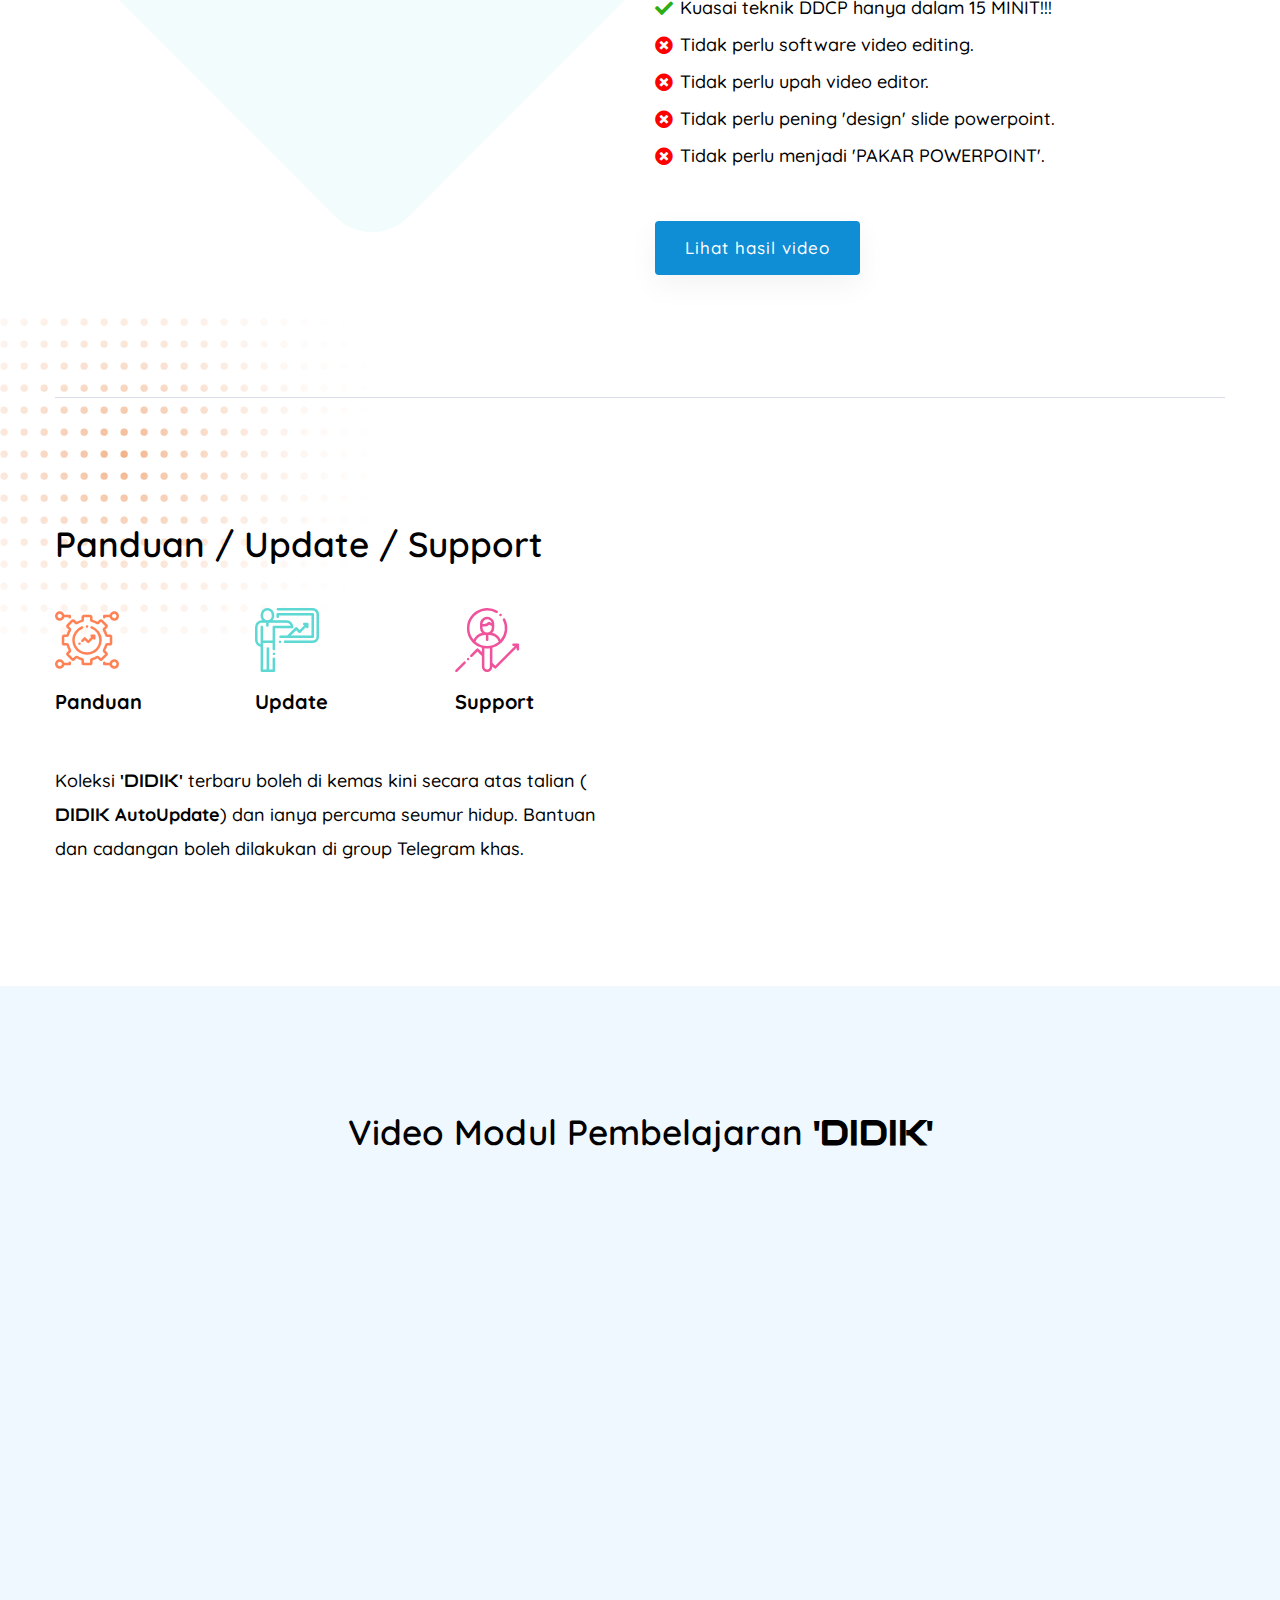
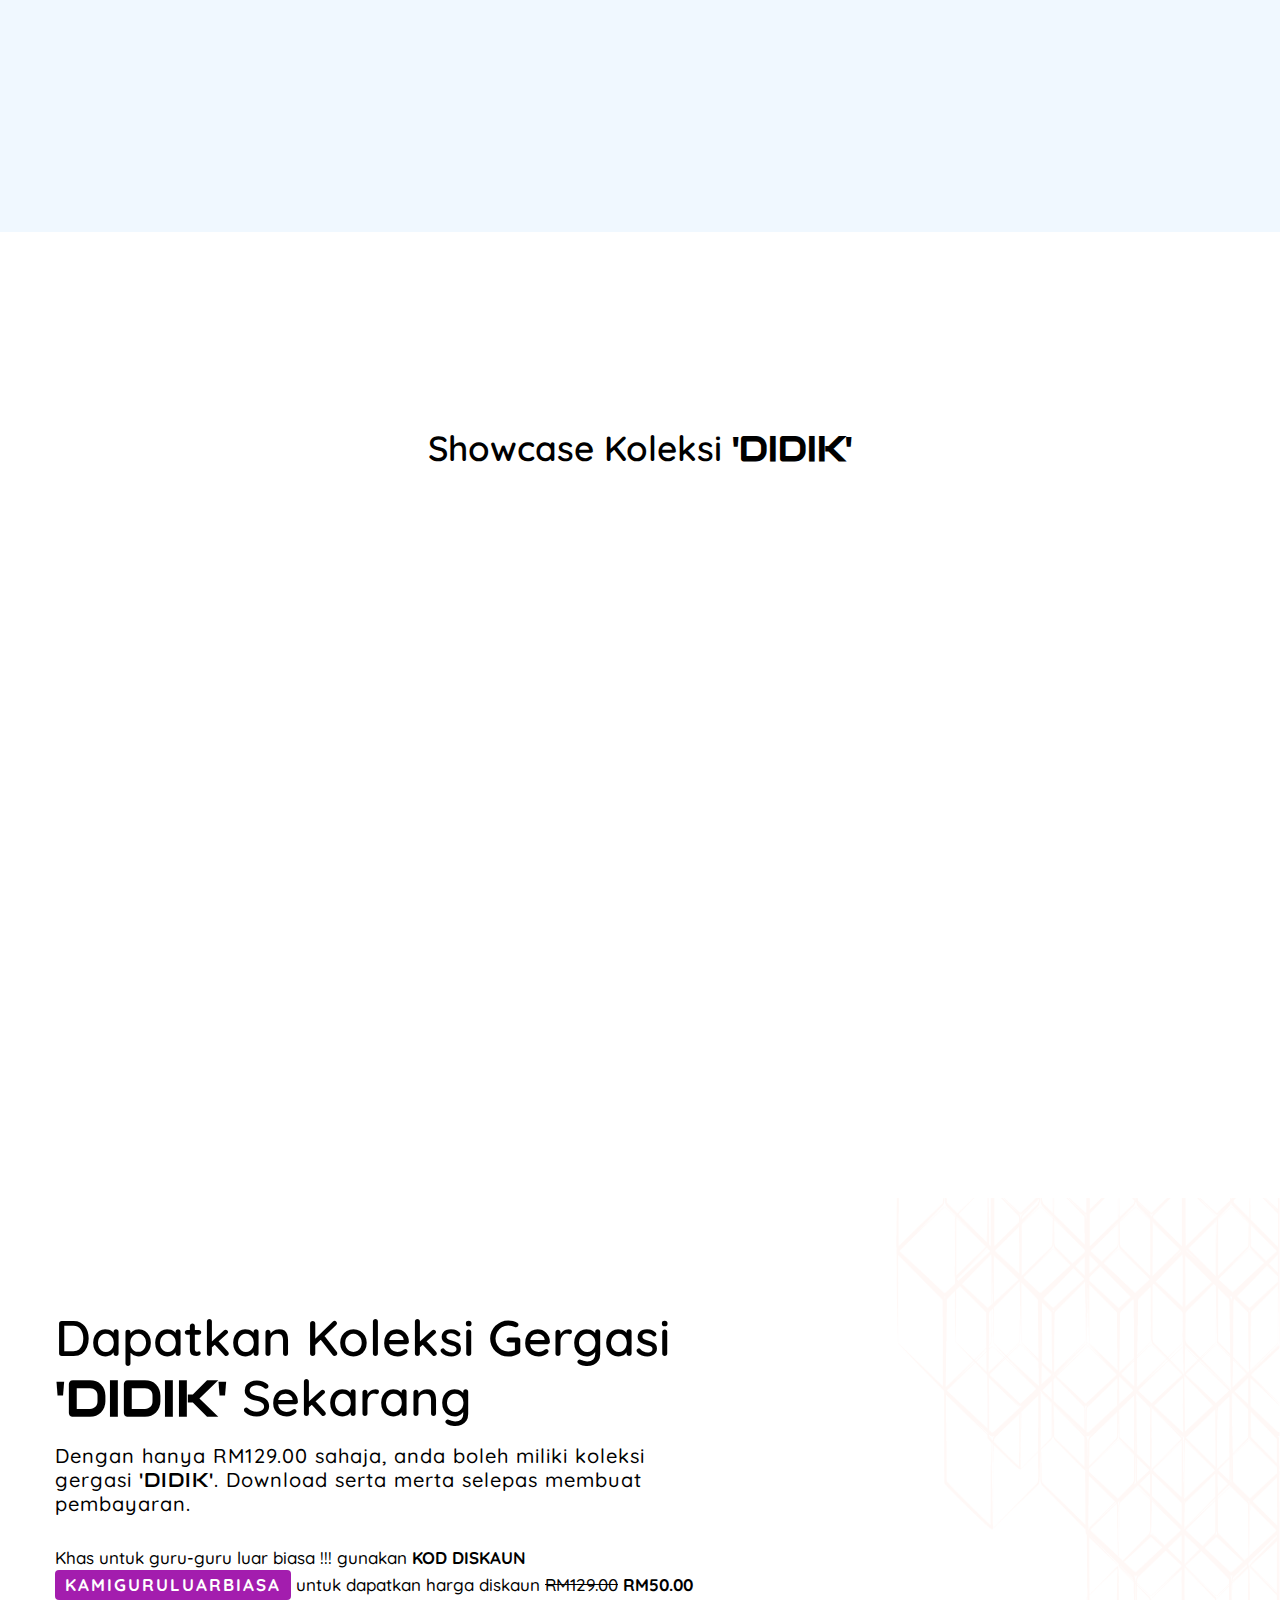
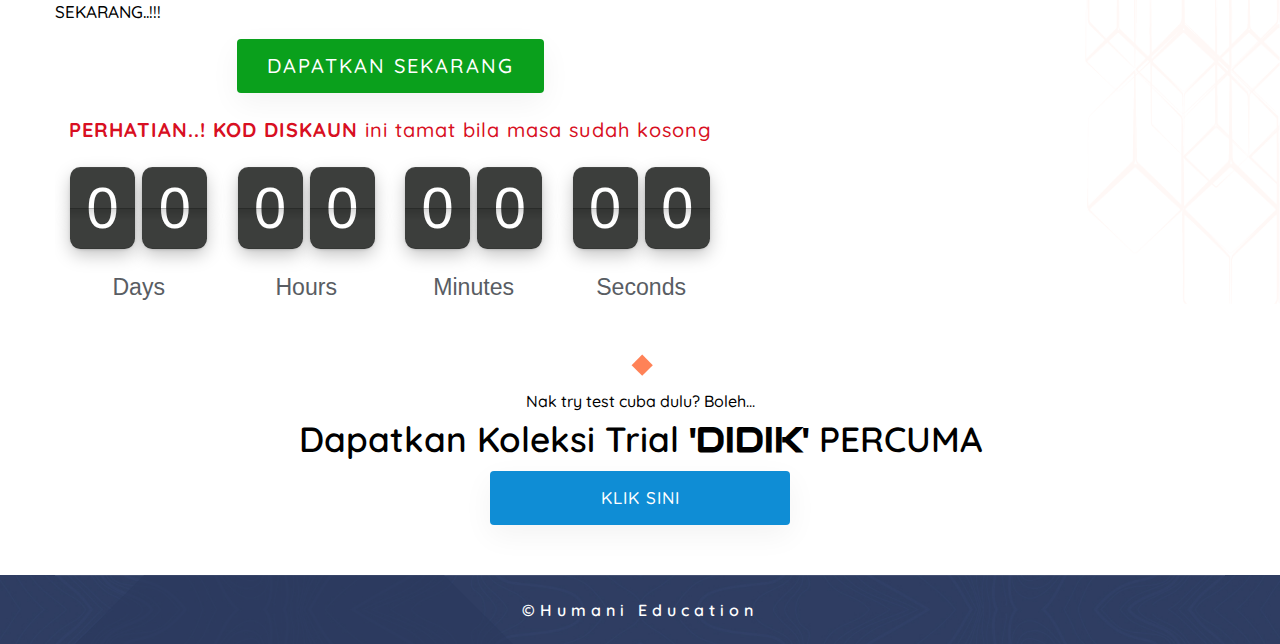
==== commit 04a5c8ee: "v1.0.26-Mac" ====
--- a/index.html
+++ b/index.html
@@ -6,12 +6,28 @@
     
     <!--====== Title ======-->
     <title>Humani Education</title>
-    <meta property="og:title" content="DIDIK - Jadikan PDPR lebih menarik dan efektif" />
-    <meta property="og:type" content="website" />
-    <meta property="og:url" content="https://www.humani.com.my" />
-    <meta property="og:image" content="https://www.humani.com.my/assets/images/educate.png" />
-    <meta property="og:description" content="Bina Video Modul Pembelajar dengan Koleksi Gergasi DIDIK" />
-    <meta name="description" content="">
+    
+<!-- HTML Meta Tags -->
+<title>DIDIK - Jadikan PDPR lebih menarik dan efektif</title>
+<meta name="description" content="Bina Video Modul Pembelajar dengan Koleksi Gergasi DIDIK">
+
+<!-- Facebook Meta Tags -->
+<meta property="og:url" content="https://humani.com.my/education/index.html">
+<meta property="og:type" content="website">
+<meta property="og:title" content="DIDIK - Jadikan PDPR lebih menarik dan efektif">
+<meta property="og:description" content="Bina Video Modul Pembelajar dengan Koleksi Gergasi DIDIK">
+<meta property="og:image" content="https://www.humani.com.my/assets/images/educate.png">
+
+<!-- Twitter Meta Tags -->
+<meta name="twitter:card" content="summary_large_image">
+<meta property="twitter:domain" content="humani.com.my">
+<meta property="twitter:url" content="https://humani.com.my/education/index.html">
+<meta name="twitter:title" content="DIDIK - Jadikan PDPR lebih menarik dan efektif">
+<meta name="twitter:description" content="Bina Video Modul Pembelajar dengan Koleksi Gergasi DIDIK">
+<meta name="twitter:image" content="https://www.humani.com.my/assets/images/educate.png">
+
+<!-- Meta Tags Generated via https://www.opengraph.xyz -->
+      
     <meta name="viewport" content="width=device-width, initial-scale=1">
 
     <!--====== Favicon Icon ======-->
@@ -35,6 +51,69 @@
 
     <!--====== Main Style CSS ======-->
     <link rel="stylesheet" href="assets/css/style.css">
+    <link rel="stylesheet" href="assets/css/flip.min.css">
+<style>
+    .tick {
+  font-size:1rem; white-space:nowrap; font-family:arial,sans-serif;
+}
+
+.tick-flip,.tick-text-inline {
+  font-size:2.5em;
+}
+
+.tick-label {
+  margin-top:1em;font-size:1em;
+}
+
+.tick-char {
+  width:1.5em;
+}
+
+.tick-text-inline {
+  display:inline-block;text-align:center;min-width:1em;
+}
+
+.tick-text-inline+.tick-text-inline {
+  margin-left:-.325em;
+}
+
+.tick-group {
+  margin:0 .5em;text-align:center;
+}
+
+body {
+   background-color: #fff !important; 
+}
+
+.tick-text-inline {
+   color: #595d63 !important; 
+}
+
+.tick-label {
+   color: #595d63 !important; 
+}
+
+.tick-flip-panel {
+   color: #fff !important; 
+}
+
+.tick-flip {
+   font-family:oswald-regular, sans-serif !important; 
+}
+
+.tick-flip-panel-text-wrapper {
+   line-height: 1.45 !important; 
+}
+
+.tick-flip-panel {
+   background-color: #3c3e3c !important; 
+}
+
+.tick-flip {
+   border-radius:0.18em !important; 
+}
+
+</style>
     
 </head>
 
@@ -159,7 +238,7 @@
 
      <!--====== Testimonial Start ======-->
 
-     <!-- <section id="testimonial" class="testimonial-area bg_cover" style="background-image: url(assets/images/testimonial-bg.jpg);">
+     <section id="testimonial" class="testimonial-area bg_cover" style="background-image: url(assets/images/testimonial-bg.jpg);">
         <div class="testimonial-shape shape-1"></div>
         <div class="testimonial-shape shape-2"></div>
 
@@ -223,7 +302,7 @@
                 </div>
             </div>
         </div>
-    </section> -->
+    </section>
 
     <!--====== Testimonial Ends ======-->
     
@@ -750,11 +829,35 @@
                         <div class="download-content">
                             <h2 class="title">Dapatkan Koleksi Gergasi <span class="didik-text-logo">'DIDIK'</span> Sekarang</h2>
                             <p>Dengan hanya RM129.00 sahaja, anda boleh miliki koleksi gergasi <span class="didik-text-logo">'DIDIK'</span>. Download serta merta selepas membuat pembayaran.</p>
-                            <p style="font-size: 17px;letter-spacing: 0;">Khas untuk guru-guru luar biasa !!! gunakan <strong>KOD DISKAUN</strong> <span class="kuponDiskon">KAMIGURULUARBIASA</span> untuk dapatkan harga diskaun <s>RM129.00</s> <strong>RM50.00</strong>!!!</p>
-                            <a href="https://humani.com.my/checkout/?add-to-cart=12" class="main-btn main-btn-2" style="margin-top: 10px;letter-spacing: 2px;font-size: 20px;text-transform: uppercase;">Dapatkan Sekarang</a>
+                            <p style="font-size: 17px;letter-spacing: 0;">Khas untuk guru-guru luar biasa !!! gunakan <strong>KOD DISKAUN</strong> <span class="kuponDiskon">KAMIGURULUARBIASA</span> untuk dapatkan harga diskaun <s>RM129.00</s> <strong>RM50.00</strong> SEKARANG..!!!</p>
+                            <div style="text-align: center;"><a href="https://humani.com.my/checkout/?add-to-cart=12" class="main-btn main-btn-2" style="background-color:#0aa01c;letter-spacing: 2px;font-size: 20px;text-transform: uppercase;">Dapatkan Sekarang</a></div>
+                            <p style="text-align: center;"><span class="cdSpan"><strong>PERHATIAN..! KOD DISKAUN</strong> ini tamat bila masa sudah kosong</span></p>
+                            <div class="tick" data-did-init="handleTickInit">
+
+                                <div data-repeat="true" data-layout="horizontal fit" data-transform="preset(d, h, m, s) -> delay">
+                            
+                                    <div class="tick-group">
+                            
+                                        <div data-key="value" data-repeat="true" data-transform="pad(00) -> split -> delay">
+                            
+                                            <span data-view="flip"></span>
+                            
+                                        </div>
+                            
+                                        <span data-key="label" data-view="text" class="tick-label"></span>
+                            
+                                    </div>
+                            
+                                </div>
+                            
+                            </div>
+                            <div class="tick-onended-message" style="display:none">
+                                <p>Time's up</p>
+                            </div>
                         </div>
                     </div>
                     <div class="col-lg-5">
+                        <div id="counter"></div>
                         <div class="download-image wow fadeInUpBig" data-wow-duration="1s" data-wow-delay="0.4s">
                             <img src="assets/images/educate.png" alt="">
                         </div>
@@ -892,7 +995,64 @@
     
     <!--====== Main Activation  js ======-->
     <script src="assets/js/main.js"></script>
-
+    <script src="assets/js/flip.min.js"></script>
+
+    <script>
+        function handleTickInit(tick) {
+    
+            // uncomment to set labels to different language
+            /*
+            var locale = {
+                YEAR_PLURAL: 'Jaren',
+                YEAR_SINGULAR: 'Jaar',
+                MONTH_PLURAL: 'Maanden',
+                MONTH_SINGULAR: 'Maand',
+                WEEK_PLURAL: 'Weken',
+                WEEK_SINGULAR: 'Week',
+                DAY_PLURAL: 'Dagen',
+                DAY_SINGULAR: 'Dag',
+                HOUR_PLURAL: 'Uren',
+                HOUR_SINGULAR: 'Uur',
+                MINUTE_PLURAL: 'Minuten',
+                MINUTE_SINGULAR: 'Minuut',
+                SECOND_PLURAL: 'Seconden',
+                SECOND_SINGULAR: 'Seconde',
+                MILLISECOND_PLURAL: 'Milliseconden',
+                MILLISECOND_SINGULAR: 'Milliseconde'
+            };
+    
+            for (var key in locale) {
+                if (!locale.hasOwnProperty(key)) { continue; }
+                tick.setConstant(key, locale[key]);
+            }
+            */
+    
+            // format of due date is ISO8601
+            // https://en.wikipedia.org/wiki/ISO_8601
+    
+            // '2018-01-31T12:00:00'        to count down to the 31st of January 2018 at 12 o'clock
+            // '2019'                       to count down to 2019
+            // '2018-01-15T10:00:00+01:00'  to count down to the 15th of January 2018 at 10 o'clock in timezone GMT+1
+    
+            // create the countdown counter
+            var counter = Tick.count.down('2021-03-01T00:00:00+00:00');
+    
+            counter.onupdate = function(value) {
+              tick.value = value;
+            };
+    
+            counter.onended = function() {
+                // redirect, uncomment the next line
+                // window.location = 'my-location.html'
+    
+                // hide counter, uncomment the next line
+                // tick.root.style.display = 'none';
+    
+                // show message, uncomment the next line
+                // document.querySelector('.tick-onended-message').style.display = '';
+            };
+        }
+    </script>
     
 </body>
 
--- a/assets/css/style.css
+++ b/assets/css/style.css
@@ -3123,4 +3123,10 @@
   padding: 3px 10px;
   color: white;
   font-weight: 700;
-}+}
+
+.cdSpan{
+    padding: 10px;
+    border-radius: 5px;
+    color: #d80f22;
+}
--- a/assets/css/flip.min.css
+++ b/assets/css/flip.min.css
@@ -0,0 +1,5 @@
+/*
+ * @pqina/flip v1.8.0 - A Beautifully Animated Flip Clock
+ * Copyright (c) 2020 PQINA - https://pqina.nl/flip/
+ */
+ .tick{box-sizing:border-box;-webkit-user-select:none;-moz-user-select:none;-ms-user-select:none;user-select:none;cursor:default;position:relative;z-index:1;line-height:1.4}.tick *{box-sizing:inherit}.tick [data-view]{max-width:100%}.tick span[data-view]{display:inline-block}.tick .tick-credits{position:absolute;right:0;bottom:0;opacity:.4;text-decoration:none;font-size:11px;color:inherit}.tick [data-layout~=pad]{margin:-.25em}.tick [data-layout~=pad]>*{margin:.25em}.tick [data-layout~=horizontal]{display:-ms-flexbox;display:flex;-ms-flex-direction:row;flex-direction:row;-ms-flex-pack:center;justify-content:center}.tick [data-layout~=horizontal][data-layout~=baseline]{-ms-flex-align:baseline;align-items:baseline}.tick [data-layout~=horizontal][data-layout~=center]{-ms-flex-pack:center;justify-content:center}.tick [data-layout~=horizontal][data-layout~=right]{-ms-flex-pack:end;justify-content:flex-end}.tick [data-layout~=horizontal][data-layout~=left]{-ms-flex-pack:start;justify-content:flex-start}.tick [data-layout~=horizontal][data-layout~=fill],.tick [data-layout~=horizontal][data-layout~=stretch]{-ms-flex-line-pack:stretch;align-content:stretch;-ms-flex-wrap:nowrap;flex-wrap:nowrap}.tick [data-layout~=horizontal][data-layout~=fill]>*,.tick [data-layout~=horizontal][data-layout~=stretch]>*{-ms-flex:1 0 0px;flex:1 0 0;width:100%}.tick [data-layout~=horizontal][data-layout~=multi-line]{-ms-flex-wrap:wrap;flex-wrap:wrap}.tick [data-layout~=horizontal][data-layout~=fit]{display:-ms-inline-flexbox;display:inline-flex;-ms-flex-wrap:nowrap;flex-wrap:nowrap;-ms-flex-line-pack:center;align-content:center;white-space:nowrap;-ms-flex-pack:start;justify-content:flex-start}.tick [data-layout~=vertical]{display:-ms-flexbox;display:flex;-ms-flex-direction:column;flex-direction:column;-ms-flex-align:center;align-items:center}.tick [data-layout~=vertical][data-layout~=top]{-ms-flex-pack:start;justify-content:flex-start}.tick [data-layout~=vertical][data-layout~=bottom]{-ms-flex-pack:end;justify-content:flex-end;min-height:100%}.tick [data-layout~=vertical][data-layout~=middle]{-ms-flex-pack:center;justify-content:center;min-height:100%}.tick [data-layout~=vertical][data-layout~=left]{-ms-flex-align:start;align-items:flex-start}.tick [data-layout~=vertical][data-layout~=right]{-ms-flex-align:end;align-items:flex-end}.tick [data-layout~=vertical][data-layout~=center]{text-align:center}.tick [data-layout~=vertical][data-layout~=fill],.tick [data-layout~=vertical][data-layout~=stretch]{-ms-flex-align:stretch;align-items:stretch;min-height:100%}.tick [data-layout~=vertical][data-layout~=fill]>*,.tick [data-layout~=vertical][data-layout~=stretch]>*{-ms-flex:1 0 0px;flex:1 0 0}.tick [data-layout~=vertical]>*+*{margin-top:.5em}.tick [data-layout~=overlay]{position:relative}.tick [data-layout~=overlay]>*{margin:0}.tick [data-layout~=overlay][data-layout~=center]{text-align:center}.tick [data-layout~=overlay][data-layout~=left]{text-align:left}.tick [data-layout~=overlay][data-layout~=right]{text-align:right}.tick [data-layout~=overlay]>[data-overlay=fill],.tick [data-layout~=overlay]>[data-overlay=stretch]{position:absolute;left:0;right:0;top:0;bottom:0}.tick [data-layout~=overlay]>[data-overlay=center]{display:-ms-flexbox;display:flex;-ms-flex-align:center;align-items:center;-ms-flex-pack:center;justify-content:center;position:absolute;left:0;right:0;top:0;bottom:0}.tick-flip{position:relative;text-align:center}.tick-flip *{border-radius:inherit;white-space:pre;letter-spacing:inherit;text-indent:inherit}.tick-flip-front{border-bottom-left-radius:0;border-bottom-right-radius:0}.tick-flip-back{border-top-left-radius:0;border-top-right-radius:0}.tick-flip-spacer{display:block;visibility:hidden}.tick-flip-shadow{position:absolute;left:1px;right:1px;top:1px;bottom:1px;color:transparent!important;background:transparent!important}.tick-flip-shadow-top{bottom:calc(50% - 1px)}.tick-flip-shadow-bottom{top:calc(50% + 1px)}.tick-flip-card-shadow{position:absolute;left:.15em;right:.15em;bottom:.125em;height:.5em;background-color:transparent;border-radius:0;opacity:0;transform-origin:0 100%;box-shadow:0 .125em .25em rgba(0,0,0,.5),0 .125em .5em rgba(0,0,0,.75);z-index:0}.tick-flip-card{position:absolute;z-index:1;left:0;top:0;width:100%;height:100%;perspective:4em}.tick-flip-panel-back,.tick-flip-panel-front{position:absolute;left:0;width:100%;height:51%;-webkit-backface-visibility:hidden;backface-visibility:hidden;transform-style:preserve-3d}.tick-flip-panel-back-text,.tick-flip-panel-front-text{position:absolute;left:-1px;top:0;right:-1px;height:100%;overflow:hidden}.tick-flip-panel-text-wrapper{position:absolute;left:0;top:0;right:0;height:100%}.tick-flip-panel-back-text .tick-flip-panel-text-wrapper{height:200%;top:-100%}.tick-flip-panel-front{transform-origin:center bottom;top:0;z-index:2;box-shadow:inset 0 1px hsla(0,0%,100%,.05)}.tick-flip-panel-back{transform-origin:center top;top:50%;z-index:1;box-shadow:inset 0 -1px rgba(0,0,0,.1)}.tick-flip-panel-back:after{z-index:1;content:"";position:absolute;left:0;top:0;width:100%;height:100%;background-image:linear-gradient(180deg,rgba(0,0,0,.3) 1px,rgba(0,0,0,.15) 0,transparent 30%)}.tick-flip-panel-back-shadow{z-index:2}.tick-flip-panel-back-highlight{z-index:3}.tick-flip-panel-back-highlight,.tick-flip-panel-back-shadow{border-bottom-left-radius:inherit;border-bottom-right-radius:inherit}.tick-flip-panel-back-highlight,.tick-flip-panel-back-shadow,.tick-flip-panel-front-shadow{position:absolute;left:0;top:0;right:0;bottom:0;opacity:0}.tick-flip-panel-front-shadow{background-image:linear-gradient(0deg,rgba(0,0,0,.8),rgba(0,0,0,.3))}.tick-flip-panel-back-shadow{background-image:linear-gradient(180deg,rgba(0,0,0,.7),rgba(0,0,0,.5))}.tick-flip-panel-back-highlight{background-image:linear-gradient(180deg,hsla(0,0%,100%,.15),hsla(0,0%,100%,.3))}.tick [data-style*="shadow:inner"],.tick [data-style*="shadow:inner"] .tick-flip-card-shadow,.tick [data-style*="shadow:none"] .tick-flip-card-shadow,.tick [data-style*="shadow:none"] .tick-flip-panel-back,.tick [data-style*="shadow:none"] .tick-flip-panel-front,.tick [data-style*="shadow:none"] .tick-flip-shadow{box-shadow:none}.tick [data-style*="shadow:none"] .tick-flip-back:after,.tick [data-style*="shadow:none"] .tick-flip-panel-back-shadow,.tick [data-style*="shadow:none"] .tick-flip-panel-back-text:after,.tick [data-style*="shadow:none"] .tick-flip-panel-front-shadow{background-image:none}.tick [data-style*="rounded:none"]{border-radius:0}.tick [data-style*="rounded:panels"] .tick-flip-front,.tick [data-style*="rounded:panels"] .tick-flip-shadow-bottom{border-bottom-left-radius:inherit;border-bottom-right-radius:inherit}.tick [data-style*="rounded:panels"] .tick-flip-back,.tick [data-style*="rounded:panels"] .tick-flip-panel-back:after,.tick [data-style*="rounded:panels"] .tick-flip-shadow-top{border-top-left-radius:inherit;border-top-right-radius:inherit}.tick-flip{margin-left:.0625em;margin-right:.0625em;min-width:1.125em;border-radius:.125em;letter-spacing:.25em;text-indent:.25em}.tick-flip-panel{color:#edebeb;background-color:#333232}.tick-flip-shadow{box-shadow:0 .125em .3125em rgba(0,0,0,.25),0 .02125em .06125em rgba(0,0,0,.25)}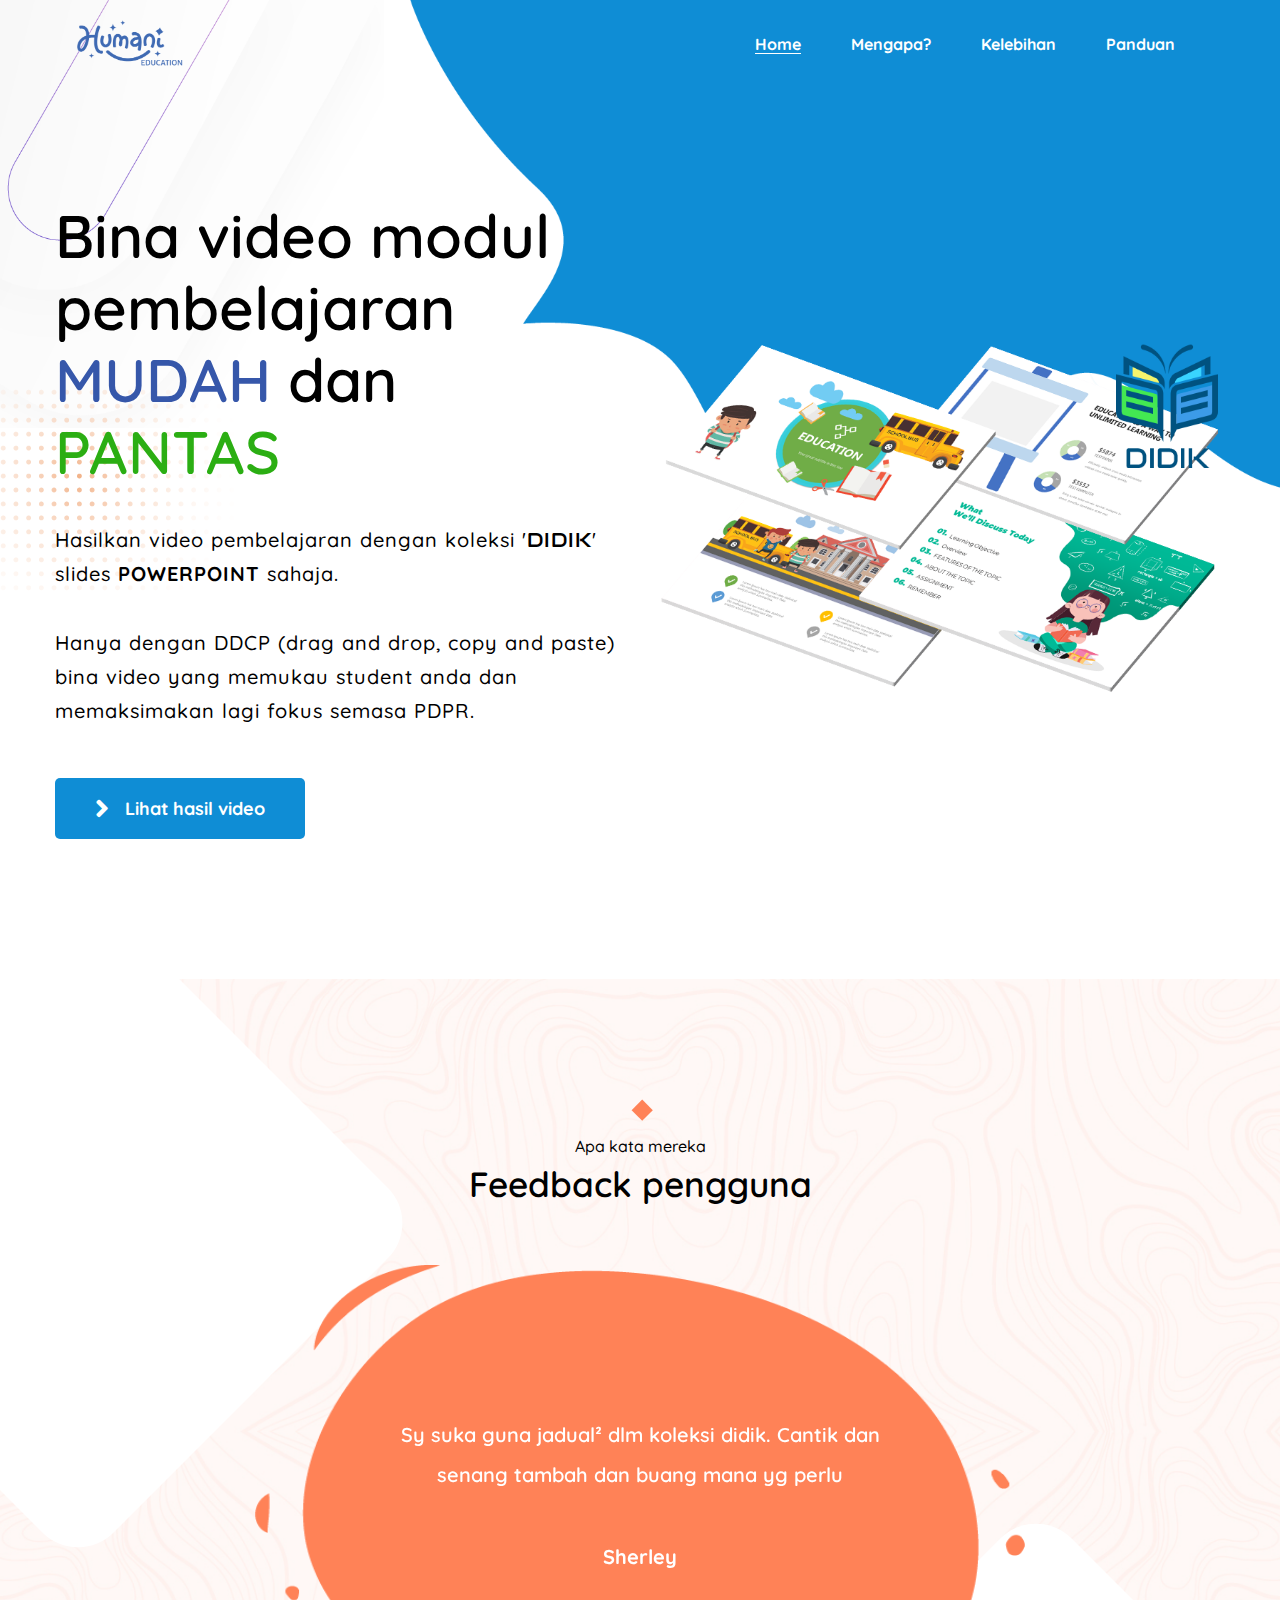
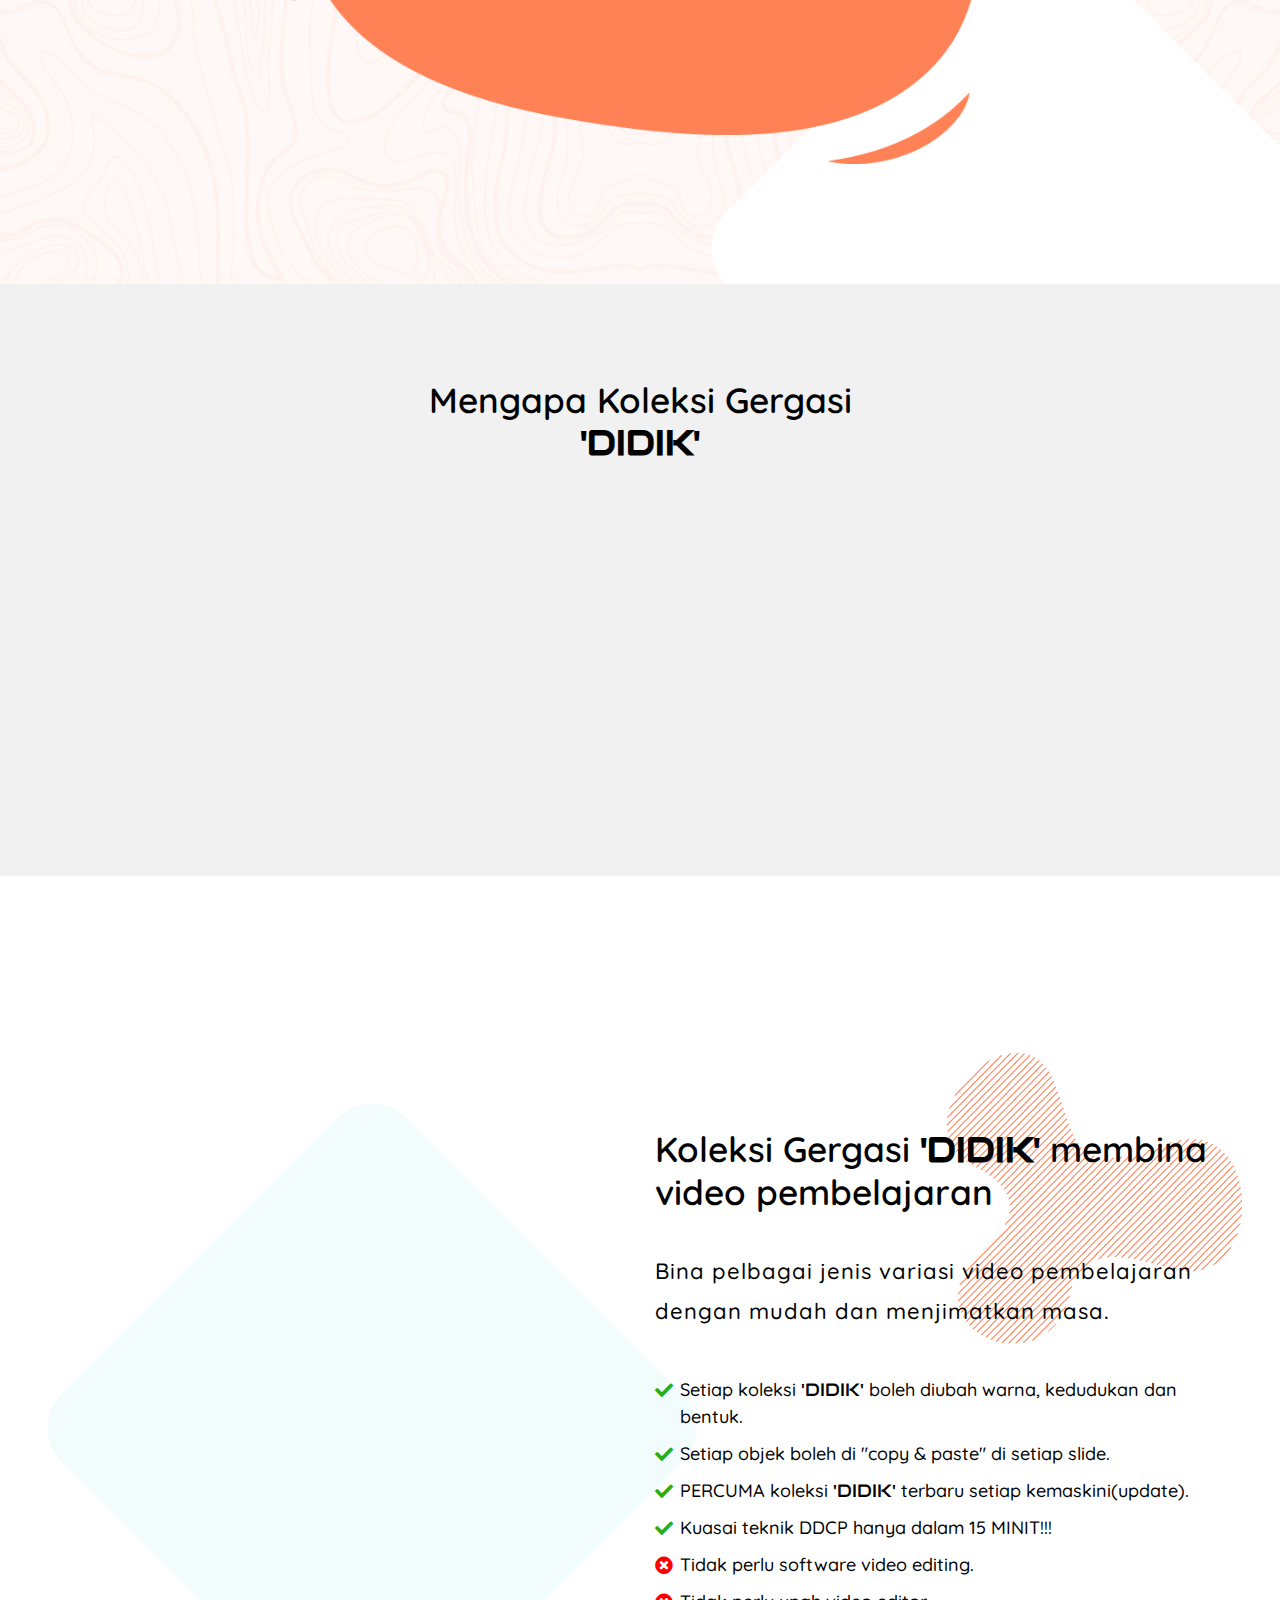
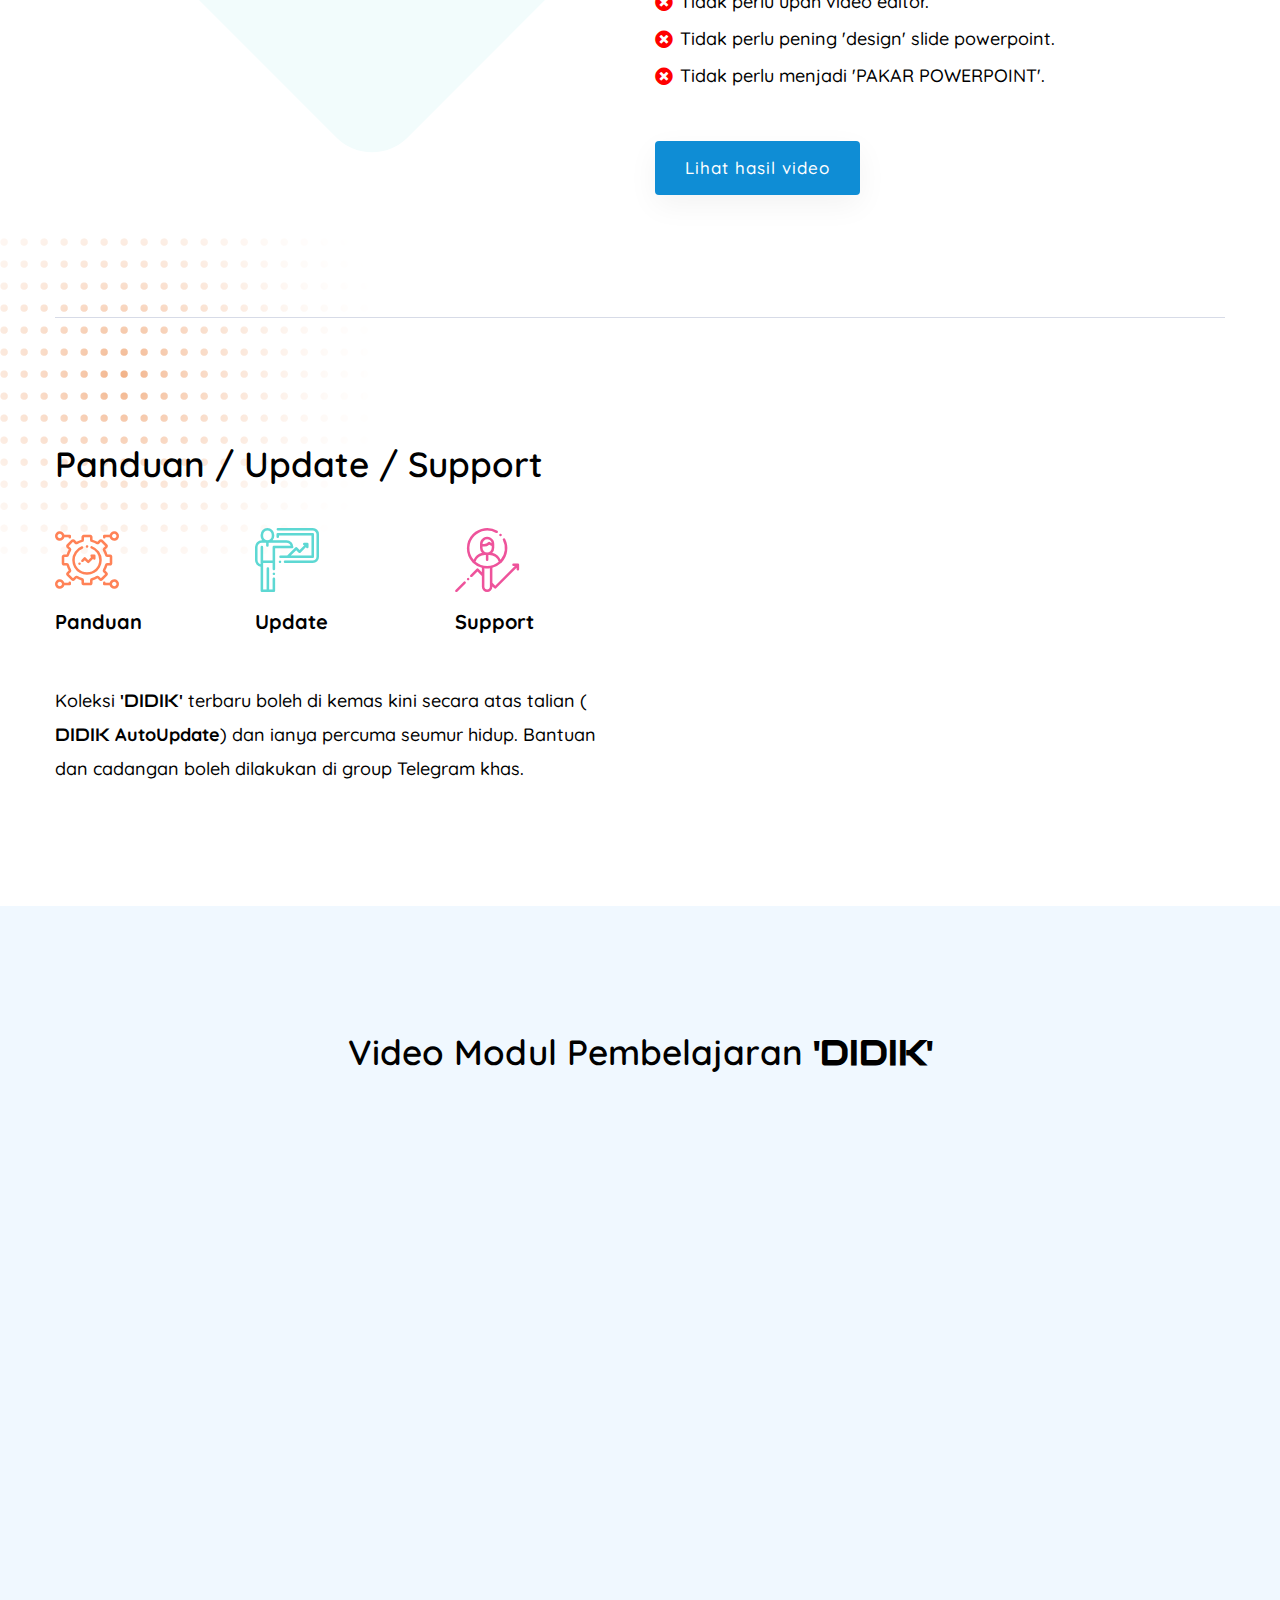
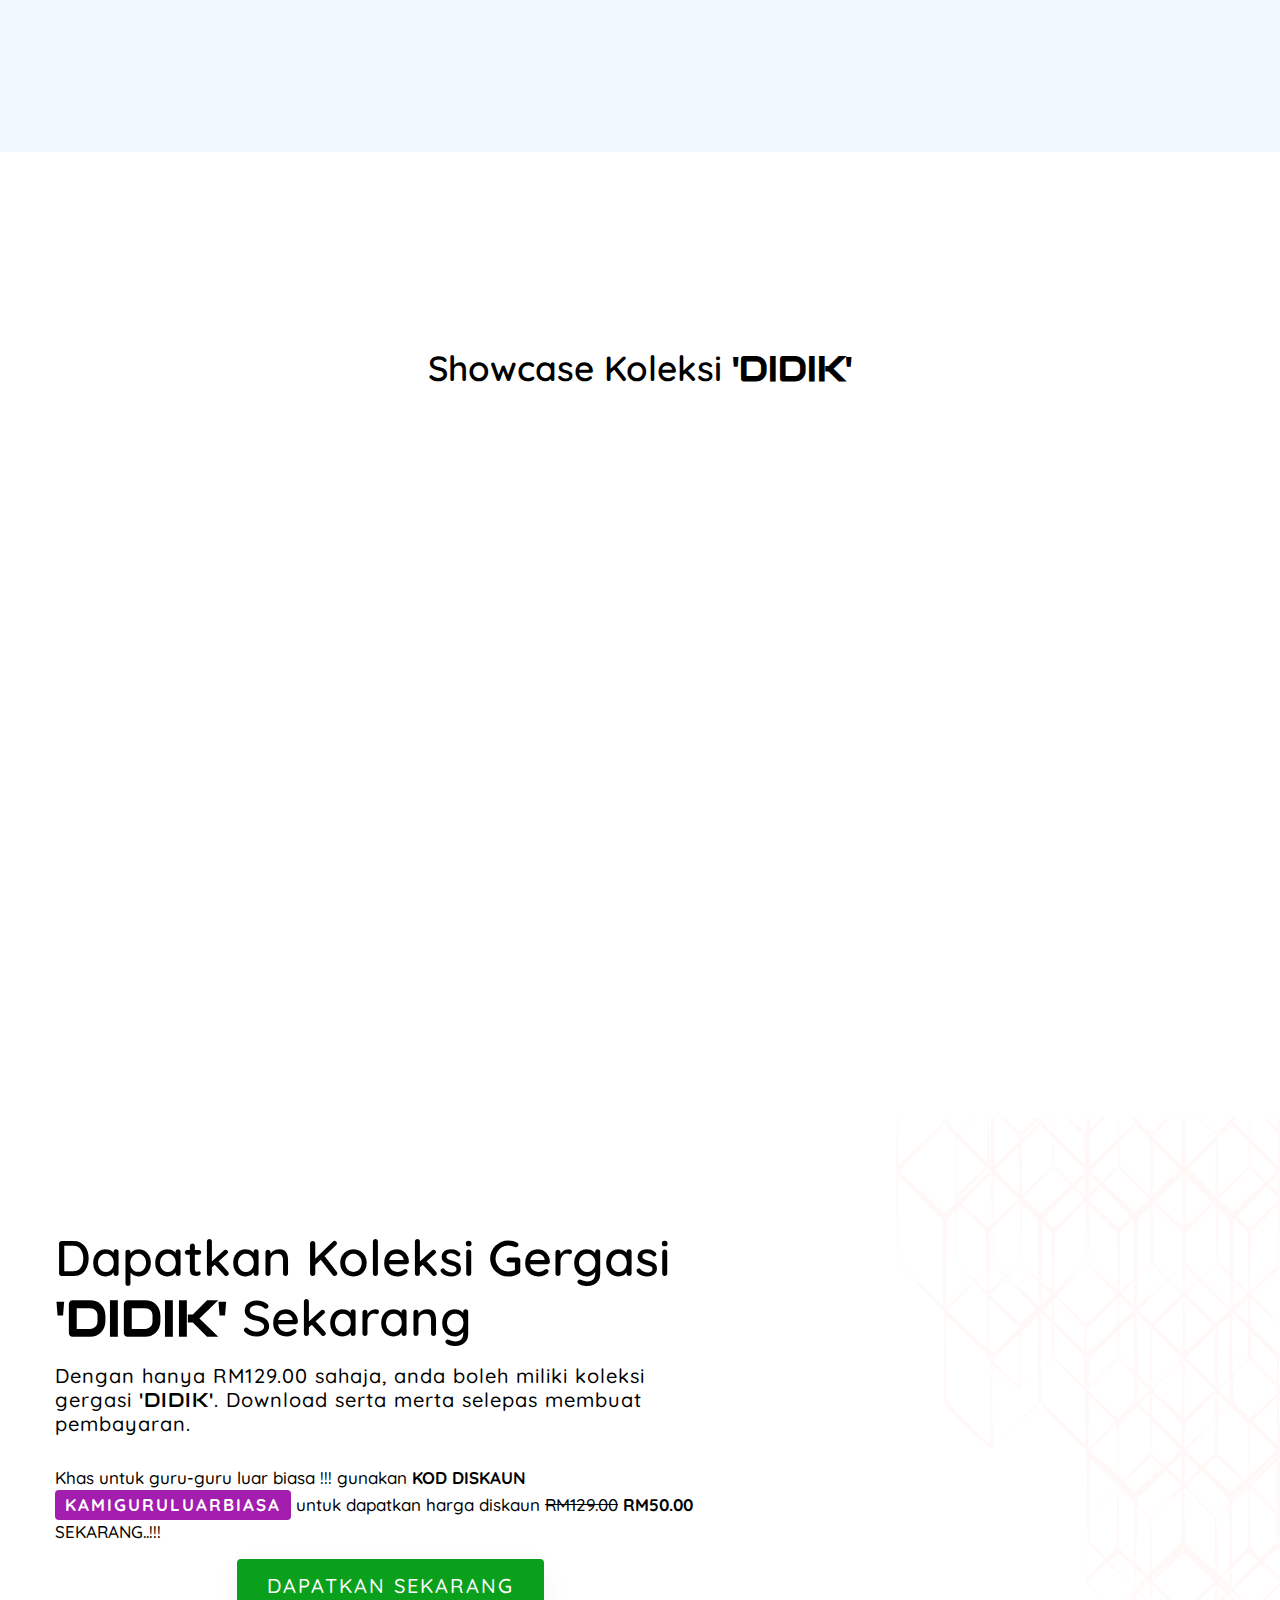
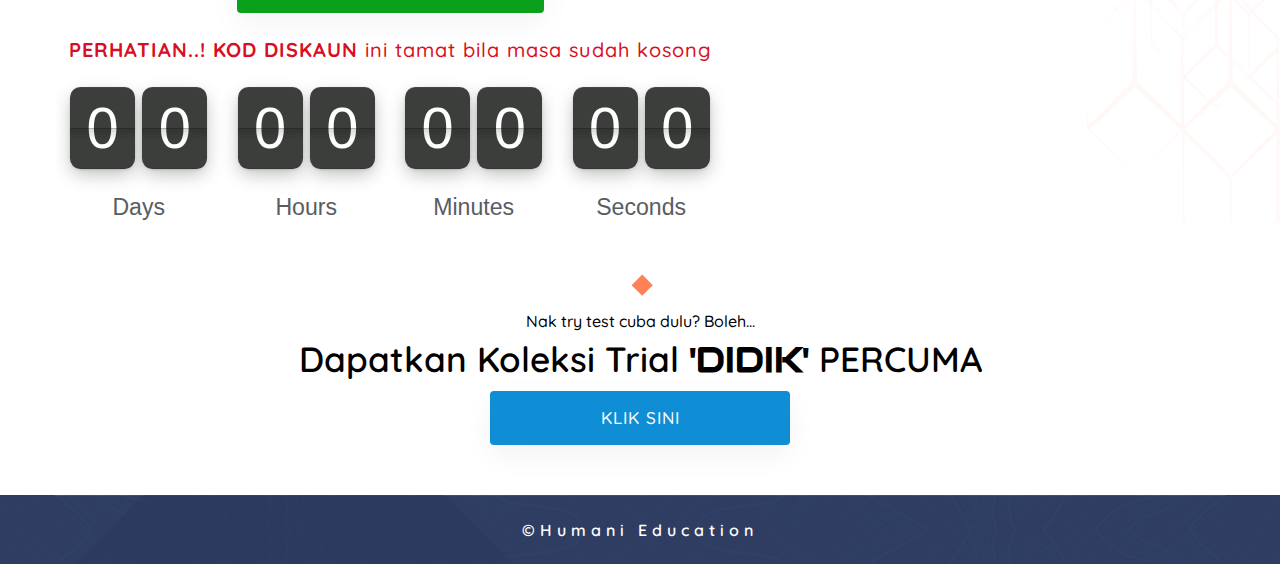
==== commit 03bca0d8: "v1.0.27-Mac" ====
--- a/index.html
+++ b/index.html
@@ -242,40 +242,12 @@
         <div class="testimonial-shape shape-1"></div>
         <div class="testimonial-shape shape-2"></div>
 
-        <div class="testimonial-wrapper">
-            <div class="author-1">
-                <img src="assets/images/author-1.jpg" alt="">
-            </div>
-            <div class="author-2">
-                <img src="assets/images/author-2.jpg" alt="">
-            </div>
-            <div class="author-3">
-                <img src="assets/images/author-3.jpg" alt="">
-            </div>
-            <div class="author-4">
-                <img src="assets/images/author-4.jpg" alt="">
-            </div>
-
-            <div class="author-5">
-                <img src="assets/images/author-5.jpg" alt="">
-            </div>
-            <div class="author-6">
-                <img src="assets/images/author-6.jpg" alt="">
-            </div>
-            <div class="author-7">
-                <img src="assets/images/author-7.jpg" alt="">
-            </div>
-            <div class="author-8">
-                <img src="assets/images/author-8.jpg" alt="">
-            </div>
-        </div>
-
         <div class="container">
             <div class="row justify-content-center">
                 <div class="col-lg-6">
                     <div class="section-title text-center">
-                        <p class="sub-title">Check Our Client Feedbacks</p>
-                        <h2 class="title">What they are saying</h2>
+                        <p class="sub-title">Apa kata mereka</p>
+                        <h2 class="title">Feedback pengguna</h2>
                     </div>
                 </div>
             </div>
@@ -285,16 +257,16 @@
                         <div class="testimonial-active swiper-container">
                             <div class="swiper-wrapper">
                                 <div class="swiper-slide single-testimonial text-center">
-                                    <p>This is due to their excellent service, competitive pricing and customer support. It’s throughly refresing to get such a personal touch. Duis aute irure dolor in reprehenderit in voluptate velit esse cillum dolore eu fugiat nulla pariatur.</p>
-                                    <h5 class="author-name">Shirley Smith</h5>
+                                    <p>Sy suka guna jadual² dlm koleksi didik. Cantik dan senang tambah dan buang mana yg perlu</p>
+                                    <h5 class="author-name">Sherley</h5>
                                 </div>
                                 <div class="swiper-slide single-testimonial text-center">
-                                    <p>This is due to their excellent service, competitive pricing and customer support. It’s throughly refresing to get such a personal touch. Duis aute irure dolor in reprehenderit in voluptate velit esse cillum dolore eu fugiat nulla pariatur.</p>
-                                    <h5 class="author-name">Jon Smith</h5>
+                                    <p>Senang dan cepat buat slide guna didik ni. Saya banyak guna drag drop dan tukar² kaler dan saiz utk buat presentation slide. Kerja simple hasil menarik.</p>
+                                    <h5 class="author-name">Hanna</h5>
                                 </div>
                                 <div class="swiper-slide single-testimonial text-center">
-                                    <p>This is due to their excellent service, competitive pricing and customer support. It’s throughly refresing to get such a personal touch. Duis aute irure dolor in reprehenderit in voluptate velit esse cillum dolore eu fugiat nulla pariatur.</p>
-                                    <h5 class="author-name">Rose Smith</h5>
+                                    <p>Koleksi setakat ni pun cukup banyak utk saya guna buat slide. Tak sangka slide saya nampak pro</p>
+                                    <h5 class="author-name">Rose</h5>
                                 </div>
                             </div>
                         </div>
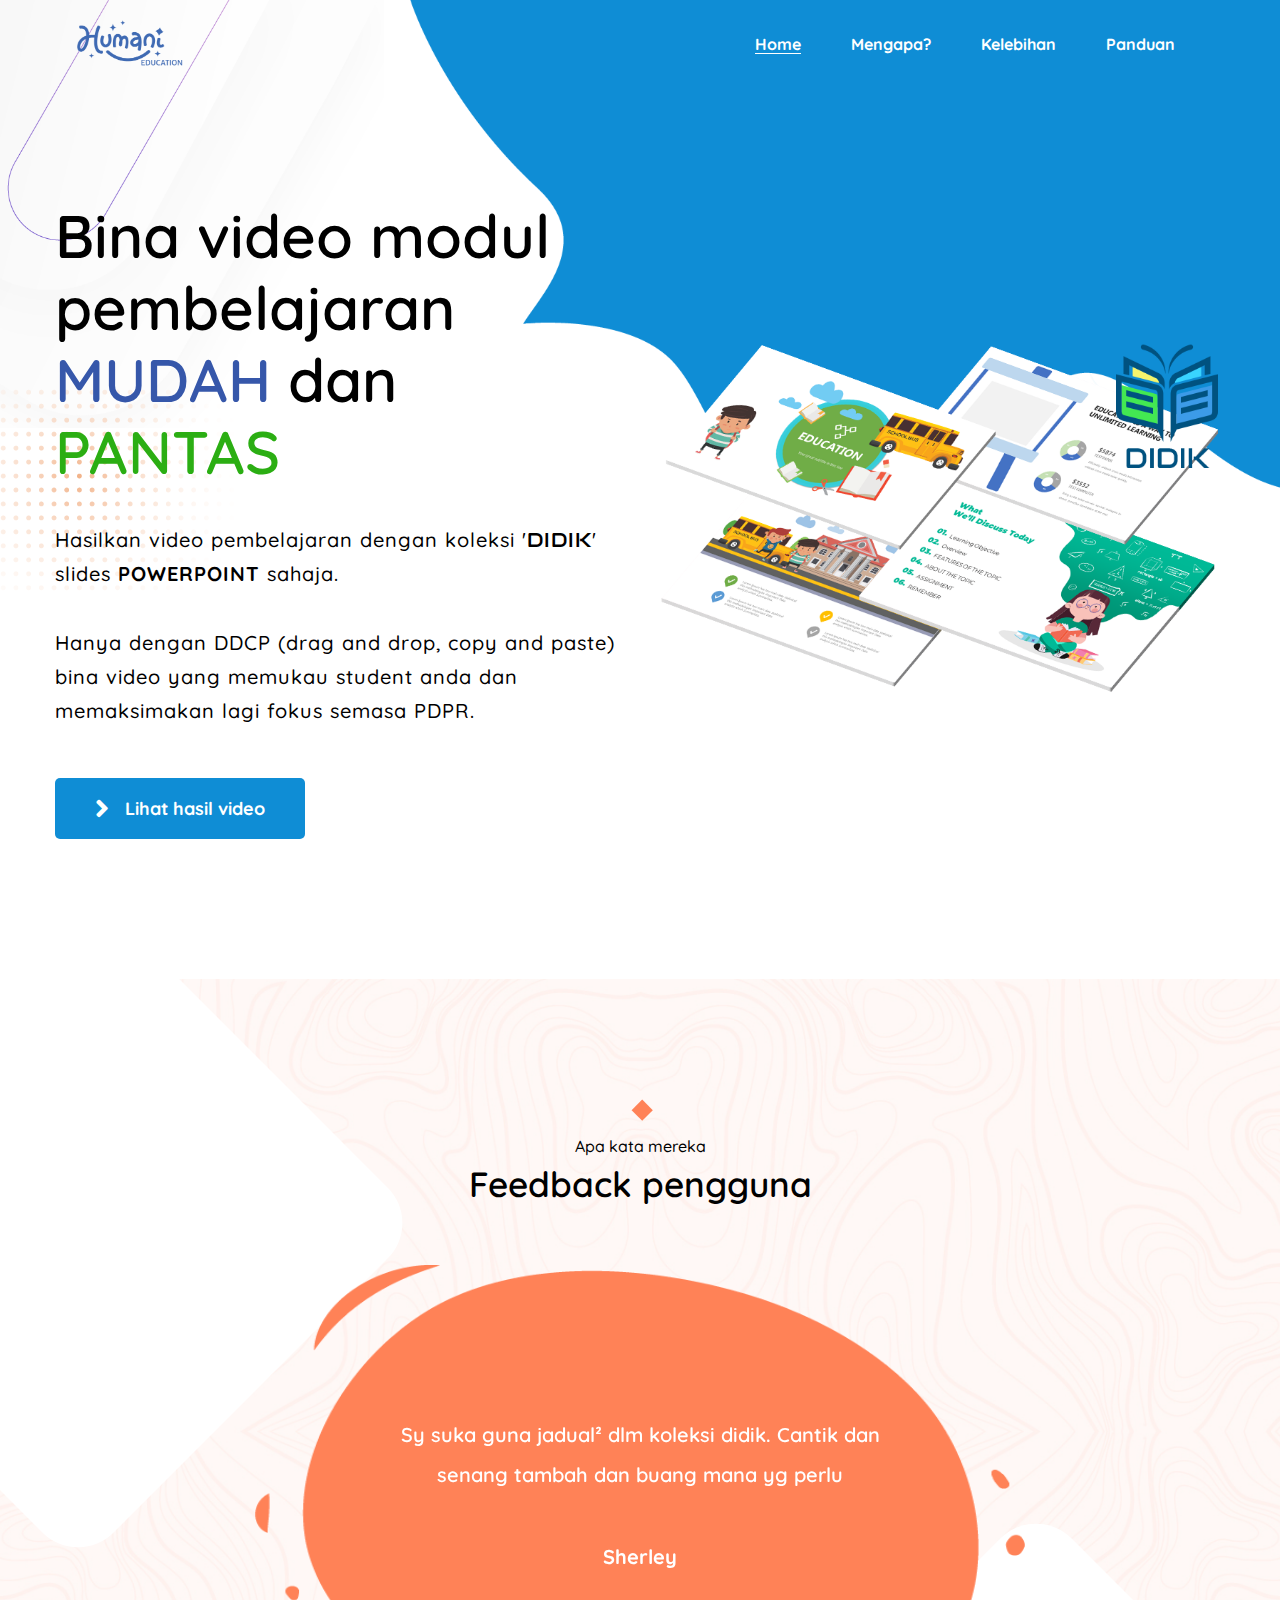
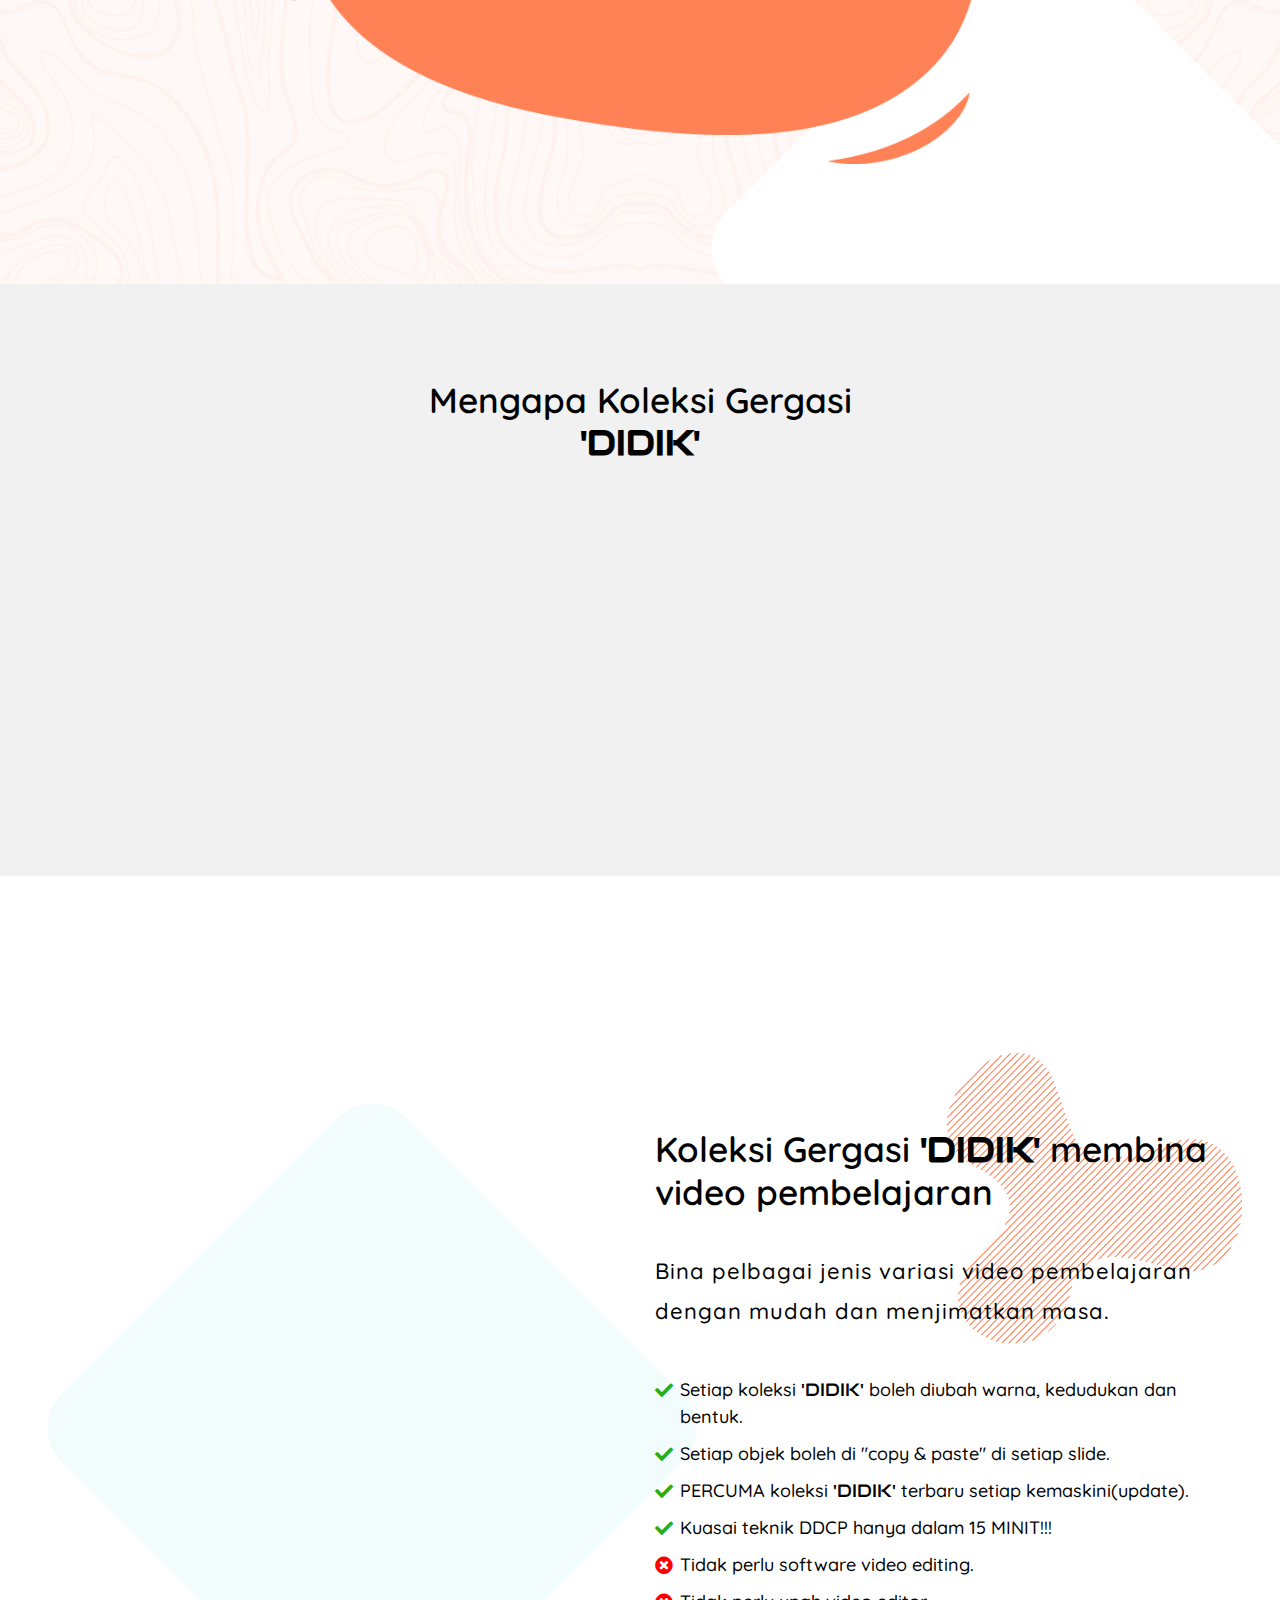
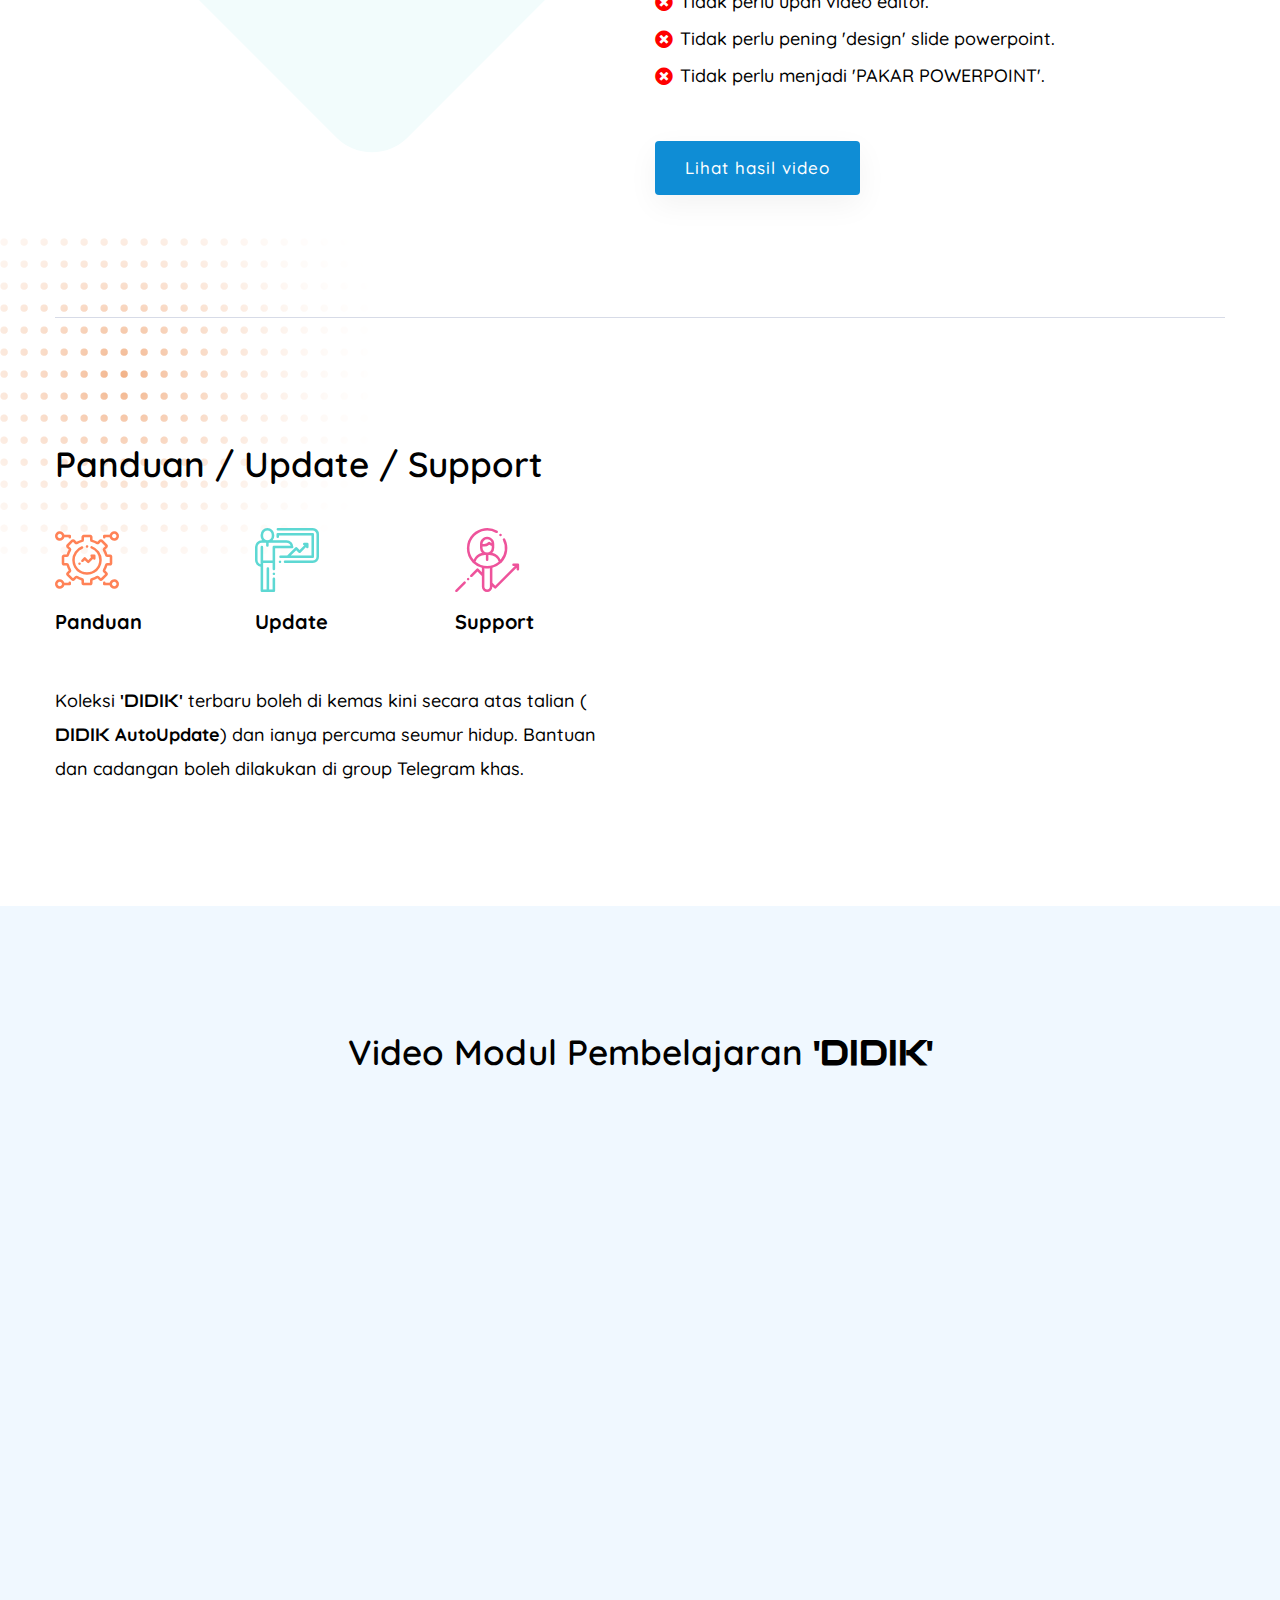
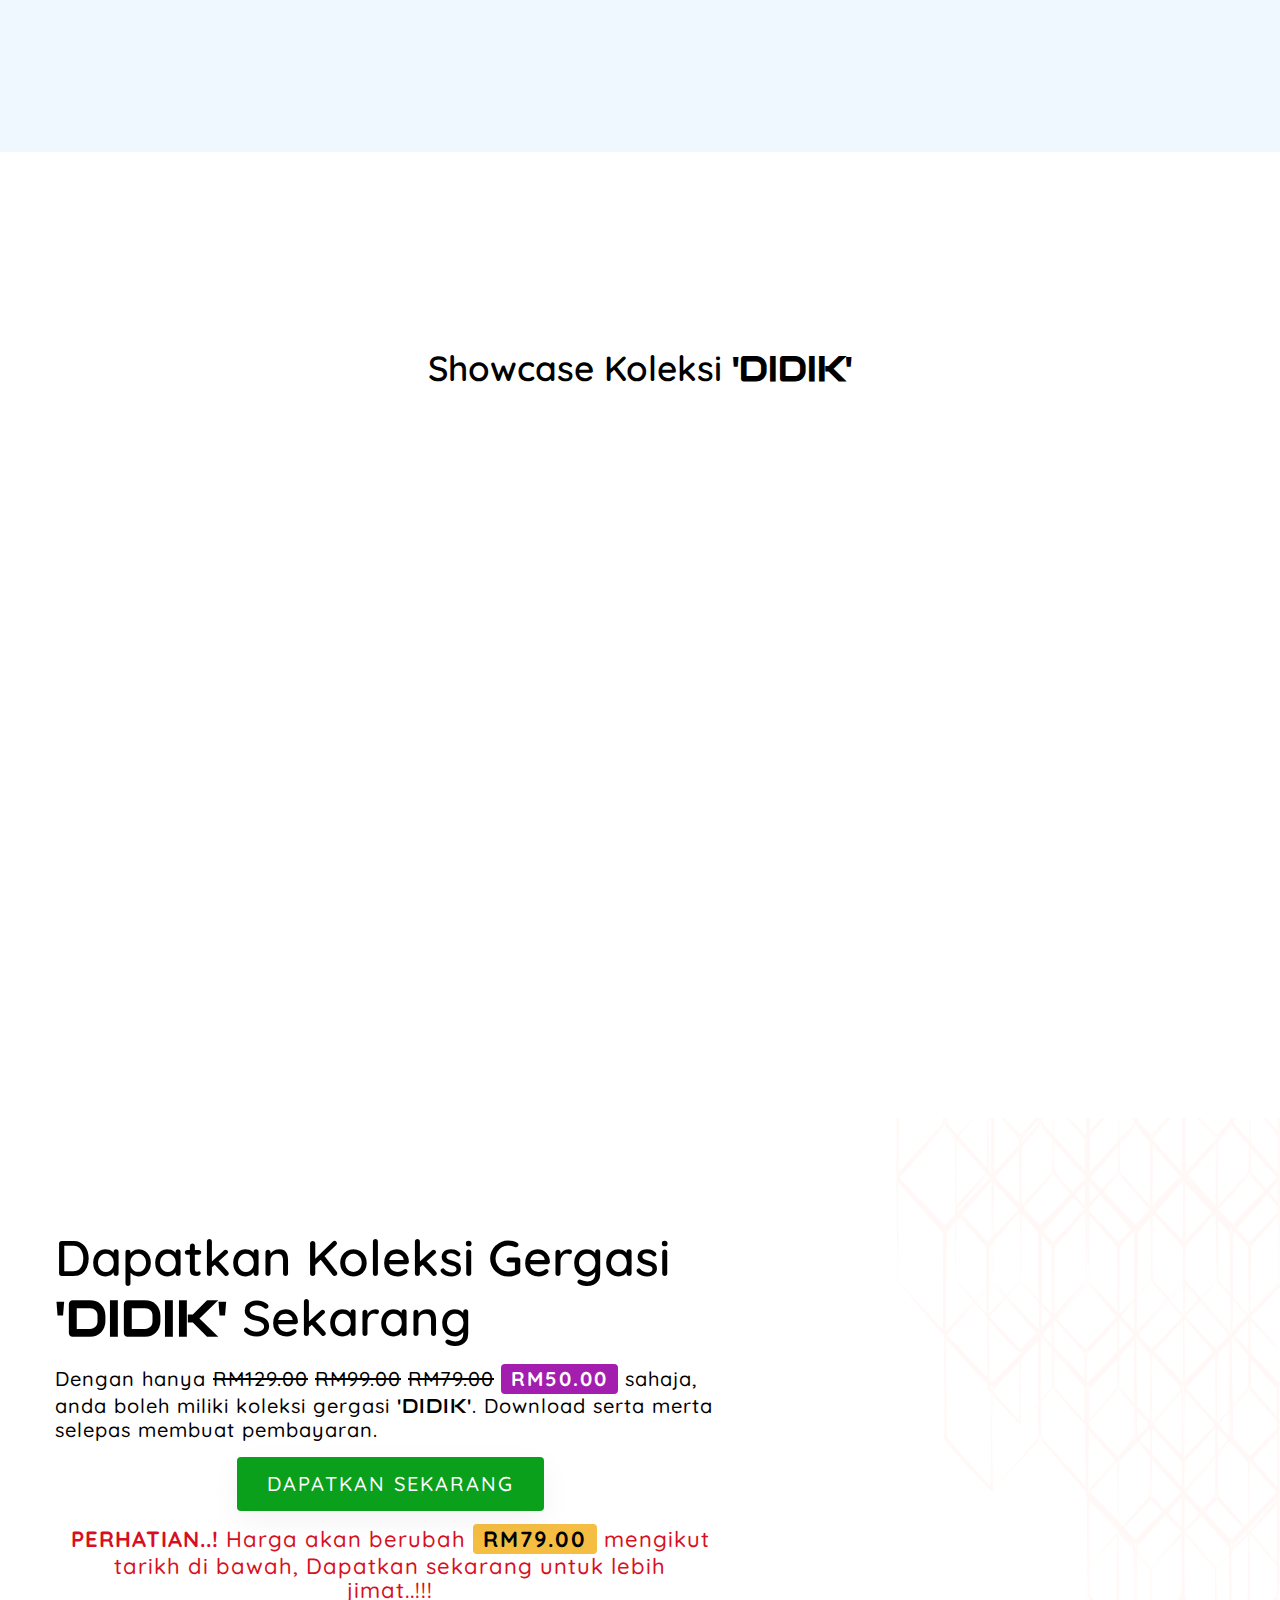
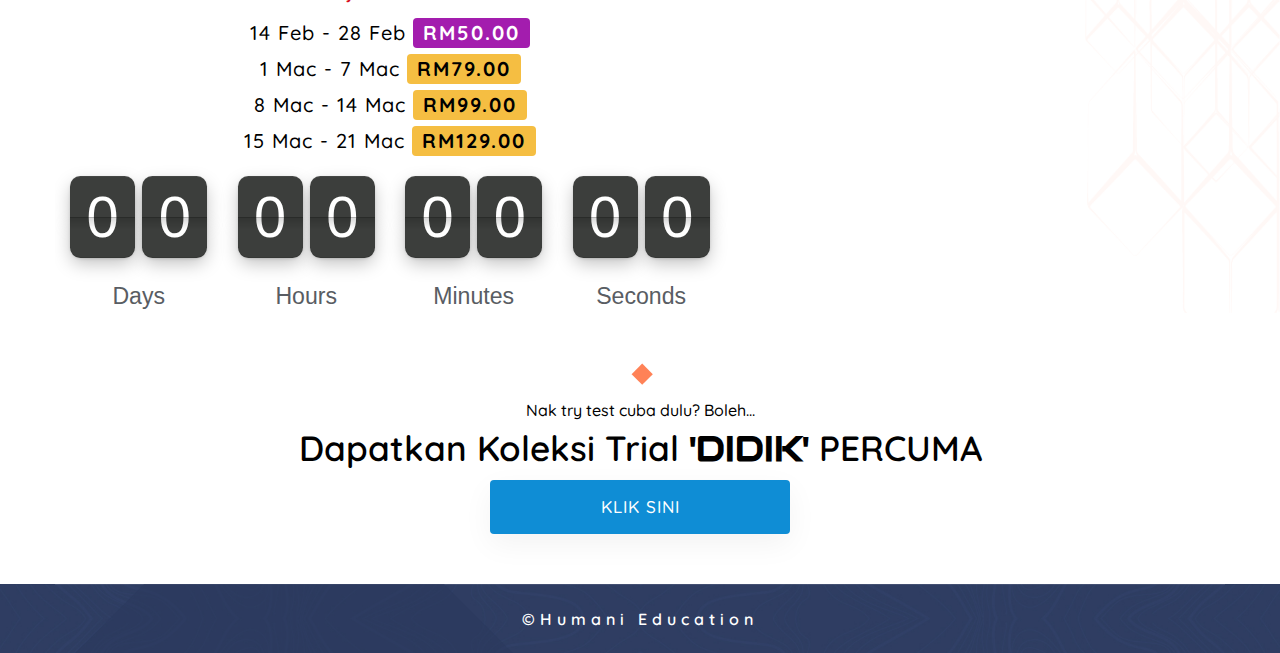
==== commit e4613042: "v1.0.29-Mac" ====
--- a/index.html
+++ b/index.html
@@ -111,6 +111,17 @@
 
 .tick-flip {
    border-radius:0.18em !important; 
+}
+
+.nextSale {
+    background-color: #f5be42;
+    color: black;
+    letter-spacing: 2px;
+    -webkit-border-radius: 4px;
+    -moz-border-radius: 4px;
+    border-radius: 4px;
+    padding: 3px 10px;
+    font-weight: 700;
 }
 
 </style>
@@ -800,10 +811,13 @@
                     <div class="col-lg-7">
                         <div class="download-content">
                             <h2 class="title">Dapatkan Koleksi Gergasi <span class="didik-text-logo">'DIDIK'</span> Sekarang</h2>
-                            <p>Dengan hanya RM129.00 sahaja, anda boleh miliki koleksi gergasi <span class="didik-text-logo">'DIDIK'</span>. Download serta merta selepas membuat pembayaran.</p>
-                            <p style="font-size: 17px;letter-spacing: 0;">Khas untuk guru-guru luar biasa !!! gunakan <strong>KOD DISKAUN</strong> <span class="kuponDiskon">KAMIGURULUARBIASA</span> untuk dapatkan harga diskaun <s>RM129.00</s> <strong>RM50.00</strong> SEKARANG..!!!</p>
+                            <p>Dengan hanya <s>RM129.00</s> <s>RM99.00</s> <s>RM79.00</s> <span class="kuponDiskon">RM50.00</span> sahaja, anda boleh miliki koleksi gergasi <span class="didik-text-logo">'DIDIK'</span>. Download serta merta selepas membuat pembayaran.</p>
                             <div style="text-align: center;"><a href="https://humani.com.my/checkout/?add-to-cart=12" class="main-btn main-btn-2" style="background-color:#0aa01c;letter-spacing: 2px;font-size: 20px;text-transform: uppercase;">Dapatkan Sekarang</a></div>
-                            <p style="text-align: center;"><span class="cdSpan"><strong>PERHATIAN..! KOD DISKAUN</strong> ini tamat bila masa sudah kosong</span></p>
+                            <p style="text-align: center; padding: 3px;"><span class="cdSpan"><strong>PERHATIAN..! </strong>Harga akan berubah <span class="nextSale">RM79.00</span> mengikut tarikh di bawah, Dapatkan sekarang untuk lebih jimat..!!! </span></p>
+                            <p style="text-align: center;padding: 3px;">14 Feb - 28 Feb <span class="kuponDiskon">RM50.00</span></span></p>
+                            <p style="text-align: center;padding: 3px;">1 Mac - 7 Mac <span class="nextSale">RM79.00</span></span></p>
+                            <p style="text-align: center;padding: 3px;">8 Mac - 14 Mac <span class="nextSale">RM99.00</span></span></p>
+                            <p style="text-align: center;padding: 3px 0px 20px 0px;">15 Mac - 21 Mac <span class="nextSale">RM129.00</span></span></p>
                             <div class="tick" data-did-init="handleTickInit">
 
                                 <div data-repeat="true" data-layout="horizontal fit" data-transform="preset(d, h, m, s) -> delay">
--- a/assets/css/style.css
+++ b/assets/css/style.css
@@ -3126,6 +3126,7 @@
 }
 
 .cdSpan{
+    font-size: 22px;
     padding: 10px;
     border-radius: 5px;
     color: #d80f22;
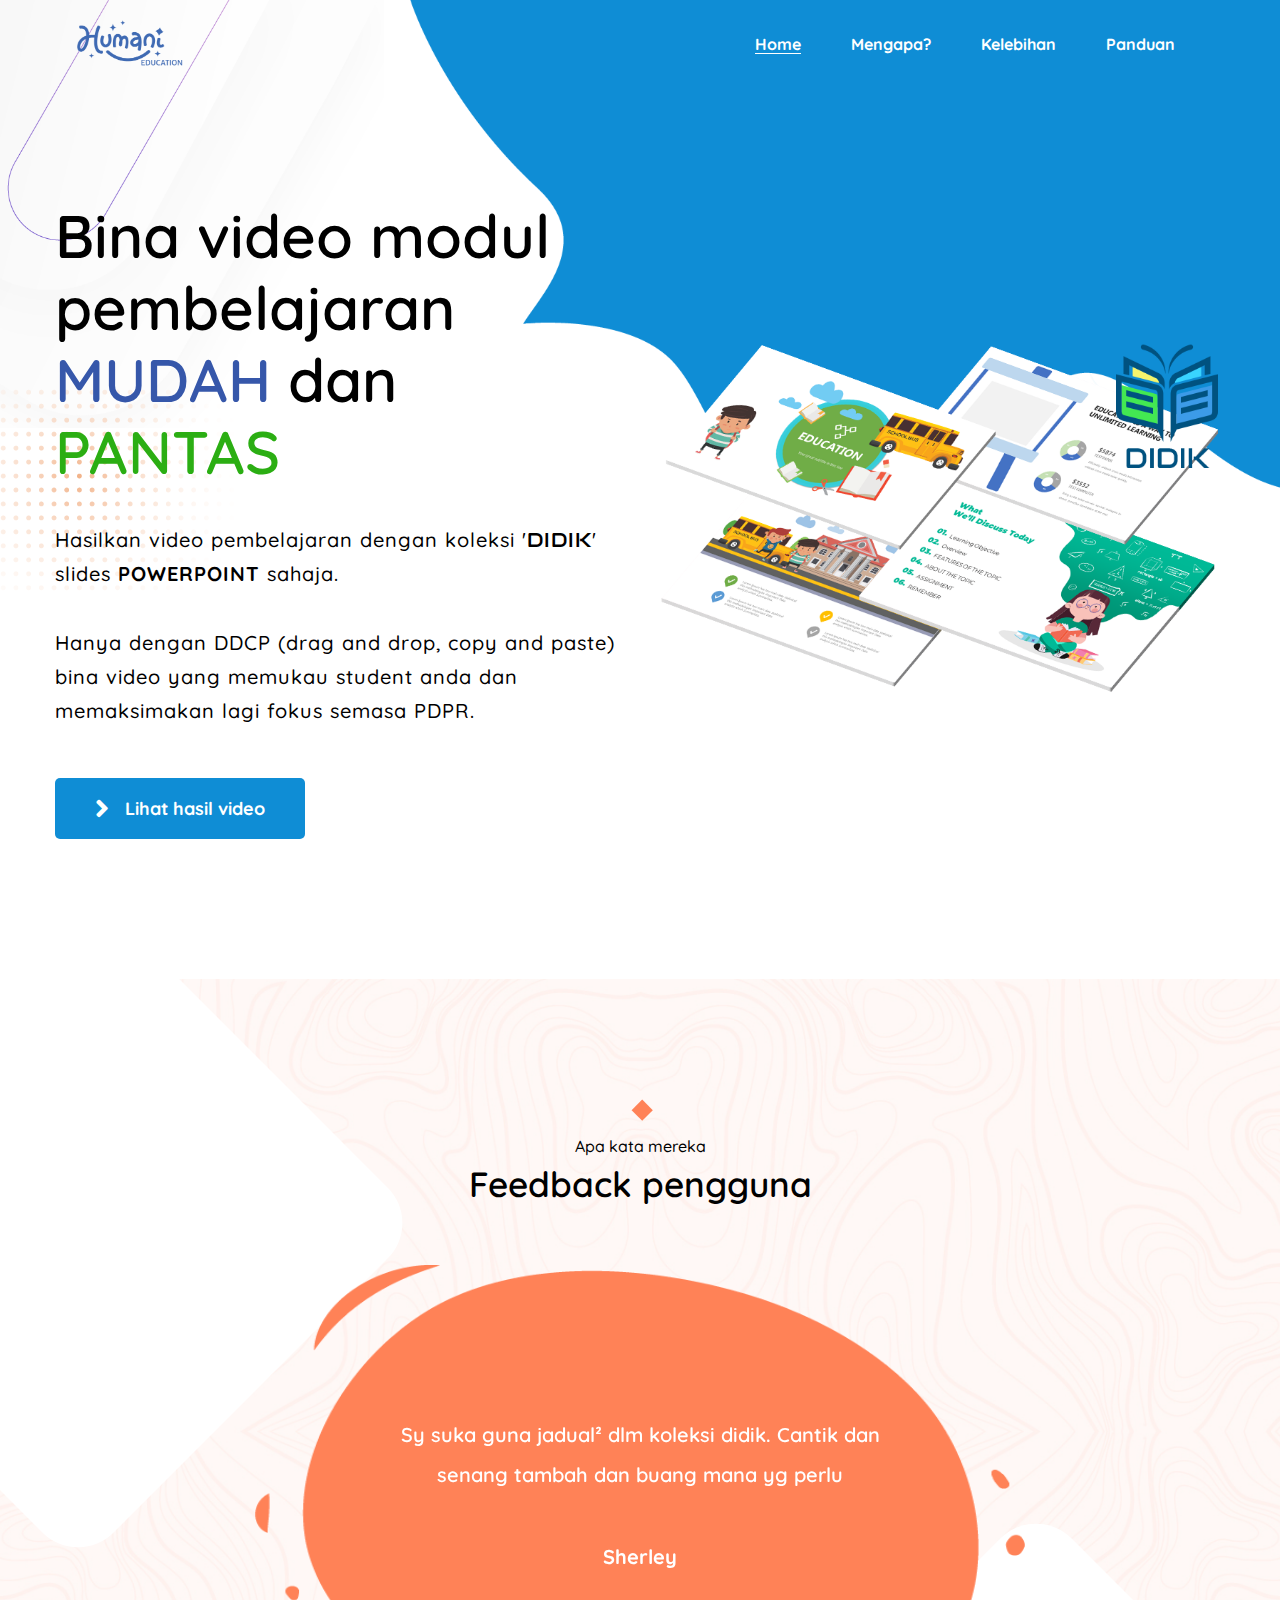
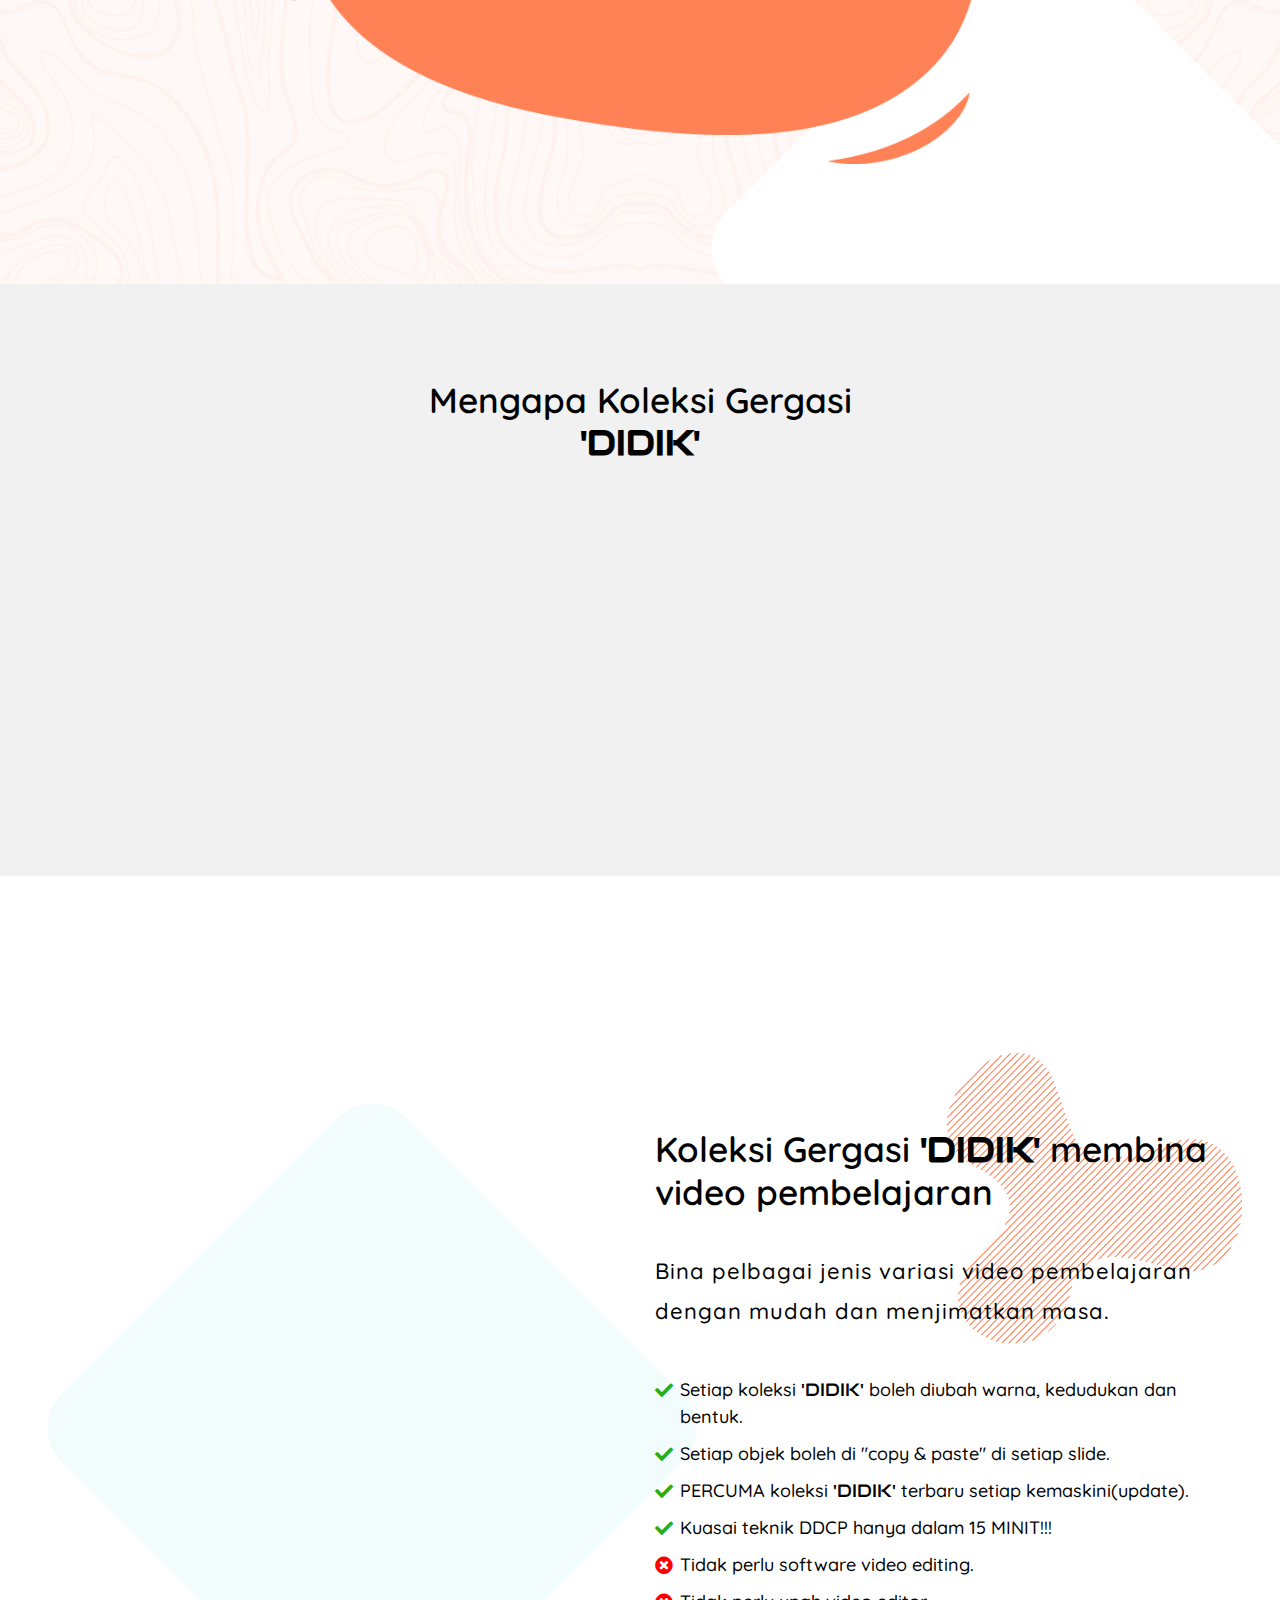
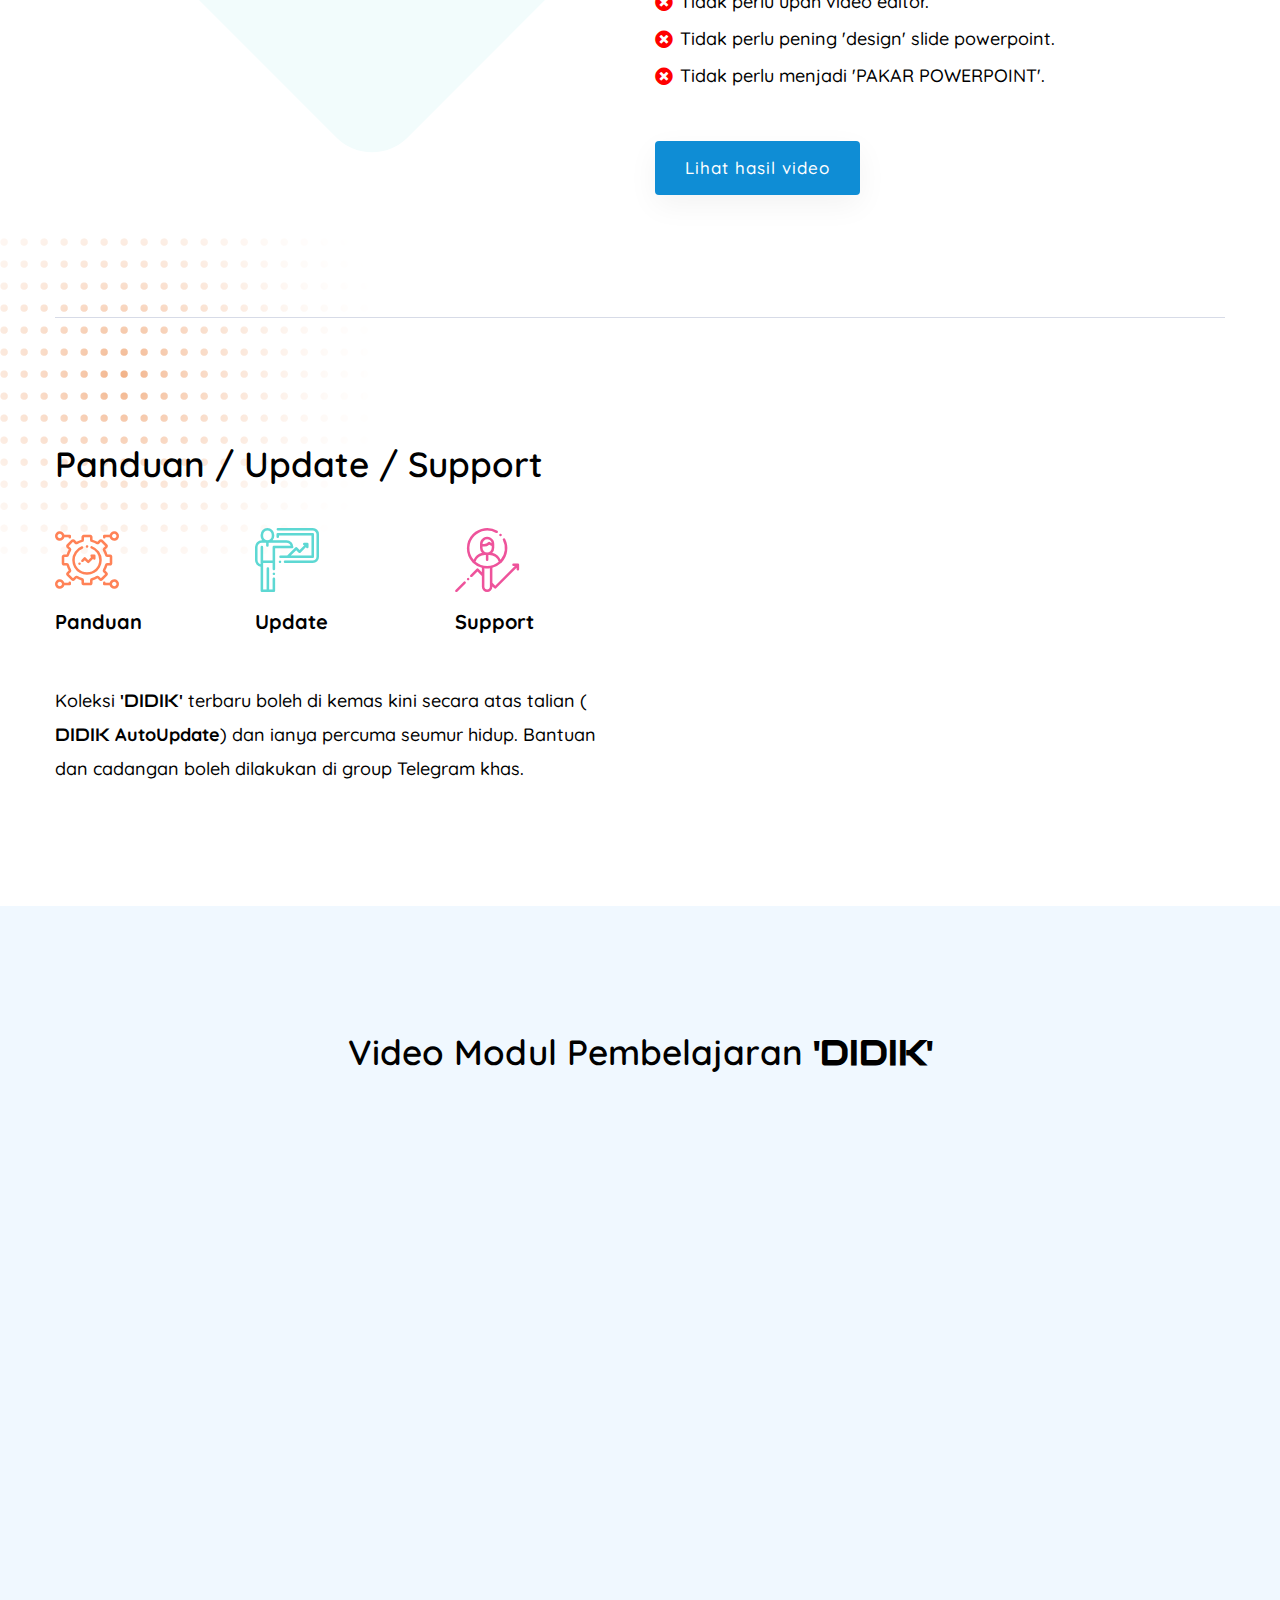
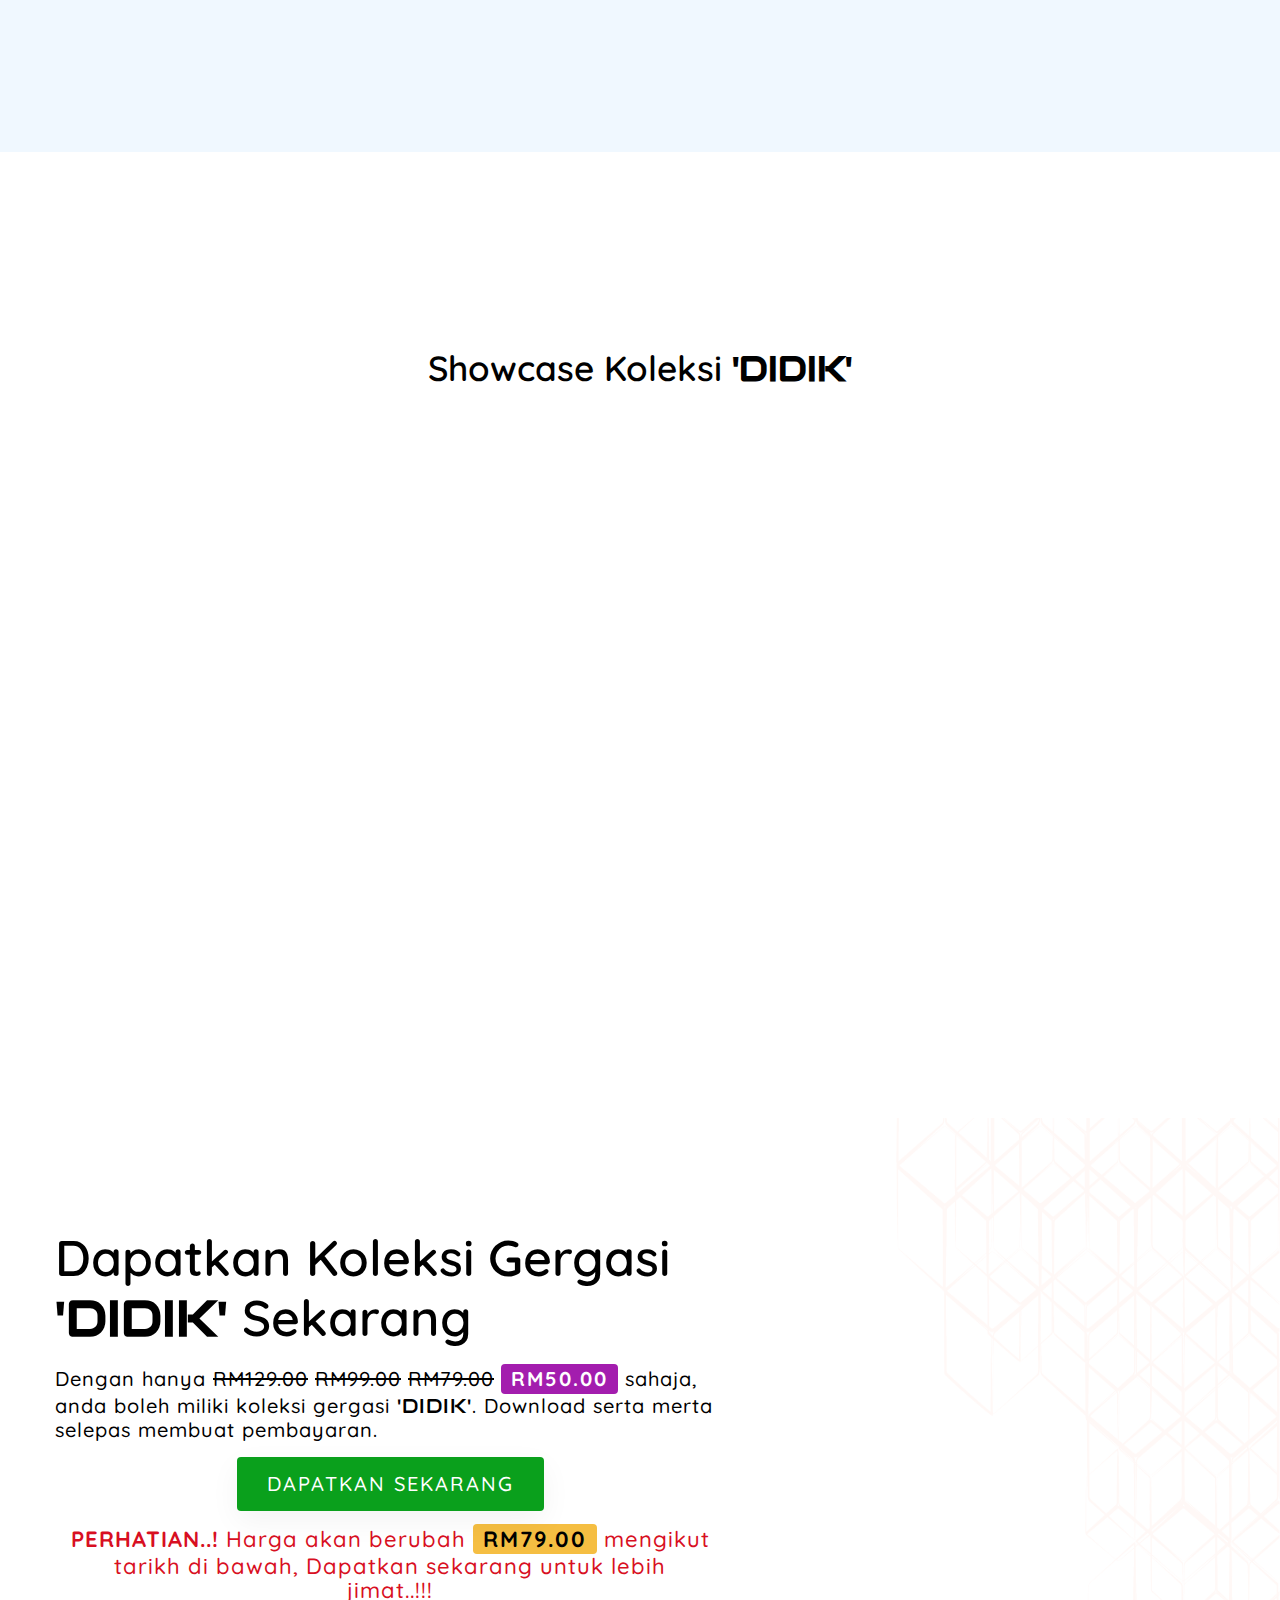
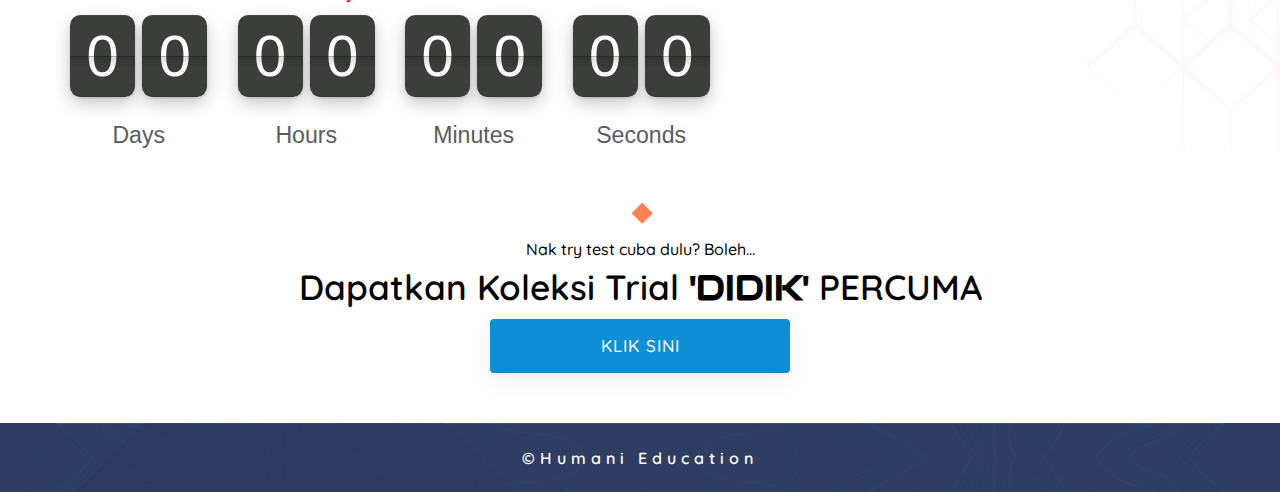
==== commit c5a8b28d: "v1.0.30-Mac" ====
--- a/index.html
+++ b/index.html
@@ -814,10 +814,10 @@
                             <p>Dengan hanya <s>RM129.00</s> <s>RM99.00</s> <s>RM79.00</s> <span class="kuponDiskon">RM50.00</span> sahaja, anda boleh miliki koleksi gergasi <span class="didik-text-logo">'DIDIK'</span>. Download serta merta selepas membuat pembayaran.</p>
                             <div style="text-align: center;"><a href="https://humani.com.my/checkout/?add-to-cart=12" class="main-btn main-btn-2" style="background-color:#0aa01c;letter-spacing: 2px;font-size: 20px;text-transform: uppercase;">Dapatkan Sekarang</a></div>
                             <p style="text-align: center; padding: 3px;"><span class="cdSpan"><strong>PERHATIAN..! </strong>Harga akan berubah <span class="nextSale">RM79.00</span> mengikut tarikh di bawah, Dapatkan sekarang untuk lebih jimat..!!! </span></p>
-                            <p style="text-align: center;padding: 3px;">14 Feb - 28 Feb <span class="kuponDiskon">RM50.00</span></span></p>
+                            <!-- <p style="text-align: center;padding: 3px;">14 Feb - 28 Feb <span class="kuponDiskon">RM50.00</span></span></p>
                             <p style="text-align: center;padding: 3px;">1 Mac - 7 Mac <span class="nextSale">RM79.00</span></span></p>
                             <p style="text-align: center;padding: 3px;">8 Mac - 14 Mac <span class="nextSale">RM99.00</span></span></p>
-                            <p style="text-align: center;padding: 3px 0px 20px 0px;">15 Mac - 21 Mac <span class="nextSale">RM129.00</span></span></p>
+                            <p style="text-align: center;padding: 3px 0px 20px 0px;">15 Mac - 21 Mac <span class="nextSale">RM129.00</span></span></p> -->
                             <div class="tick" data-did-init="handleTickInit">
 
                                 <div data-repeat="true" data-layout="horizontal fit" data-transform="preset(d, h, m, s) -> delay">
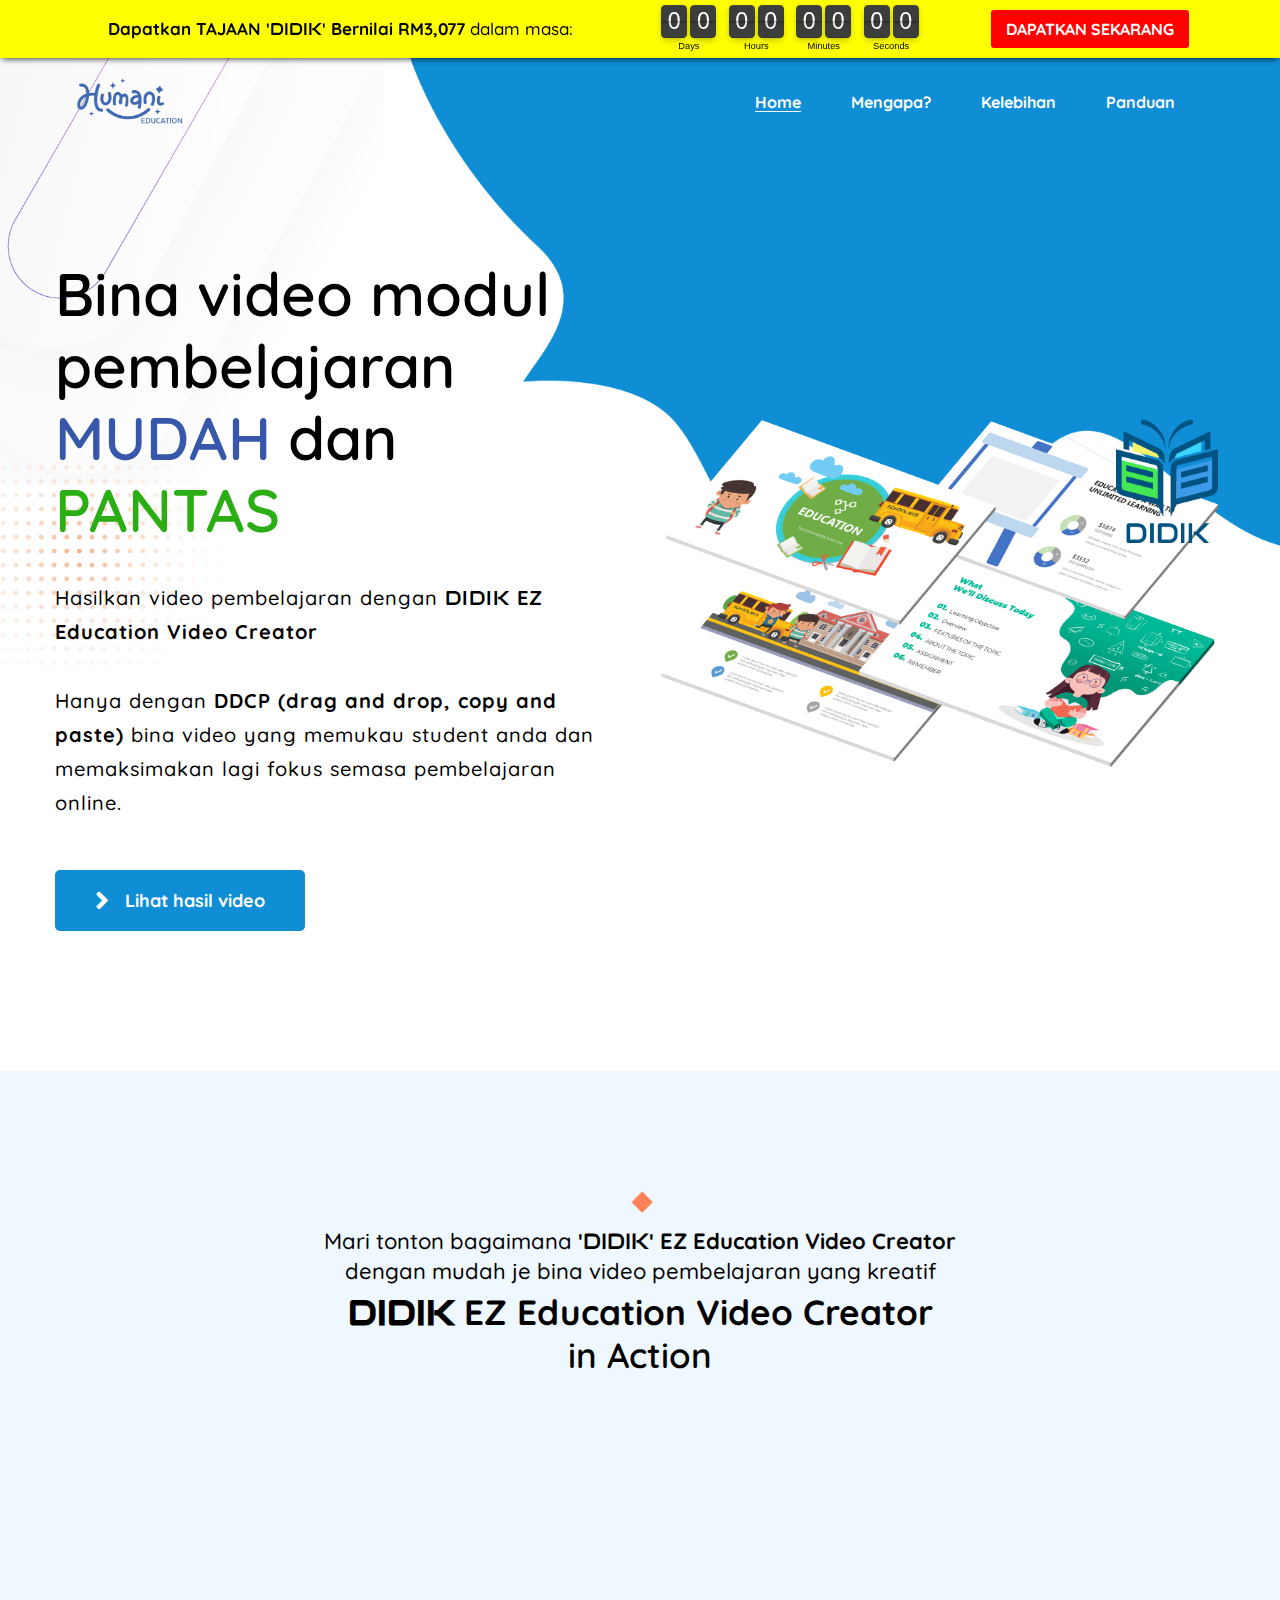
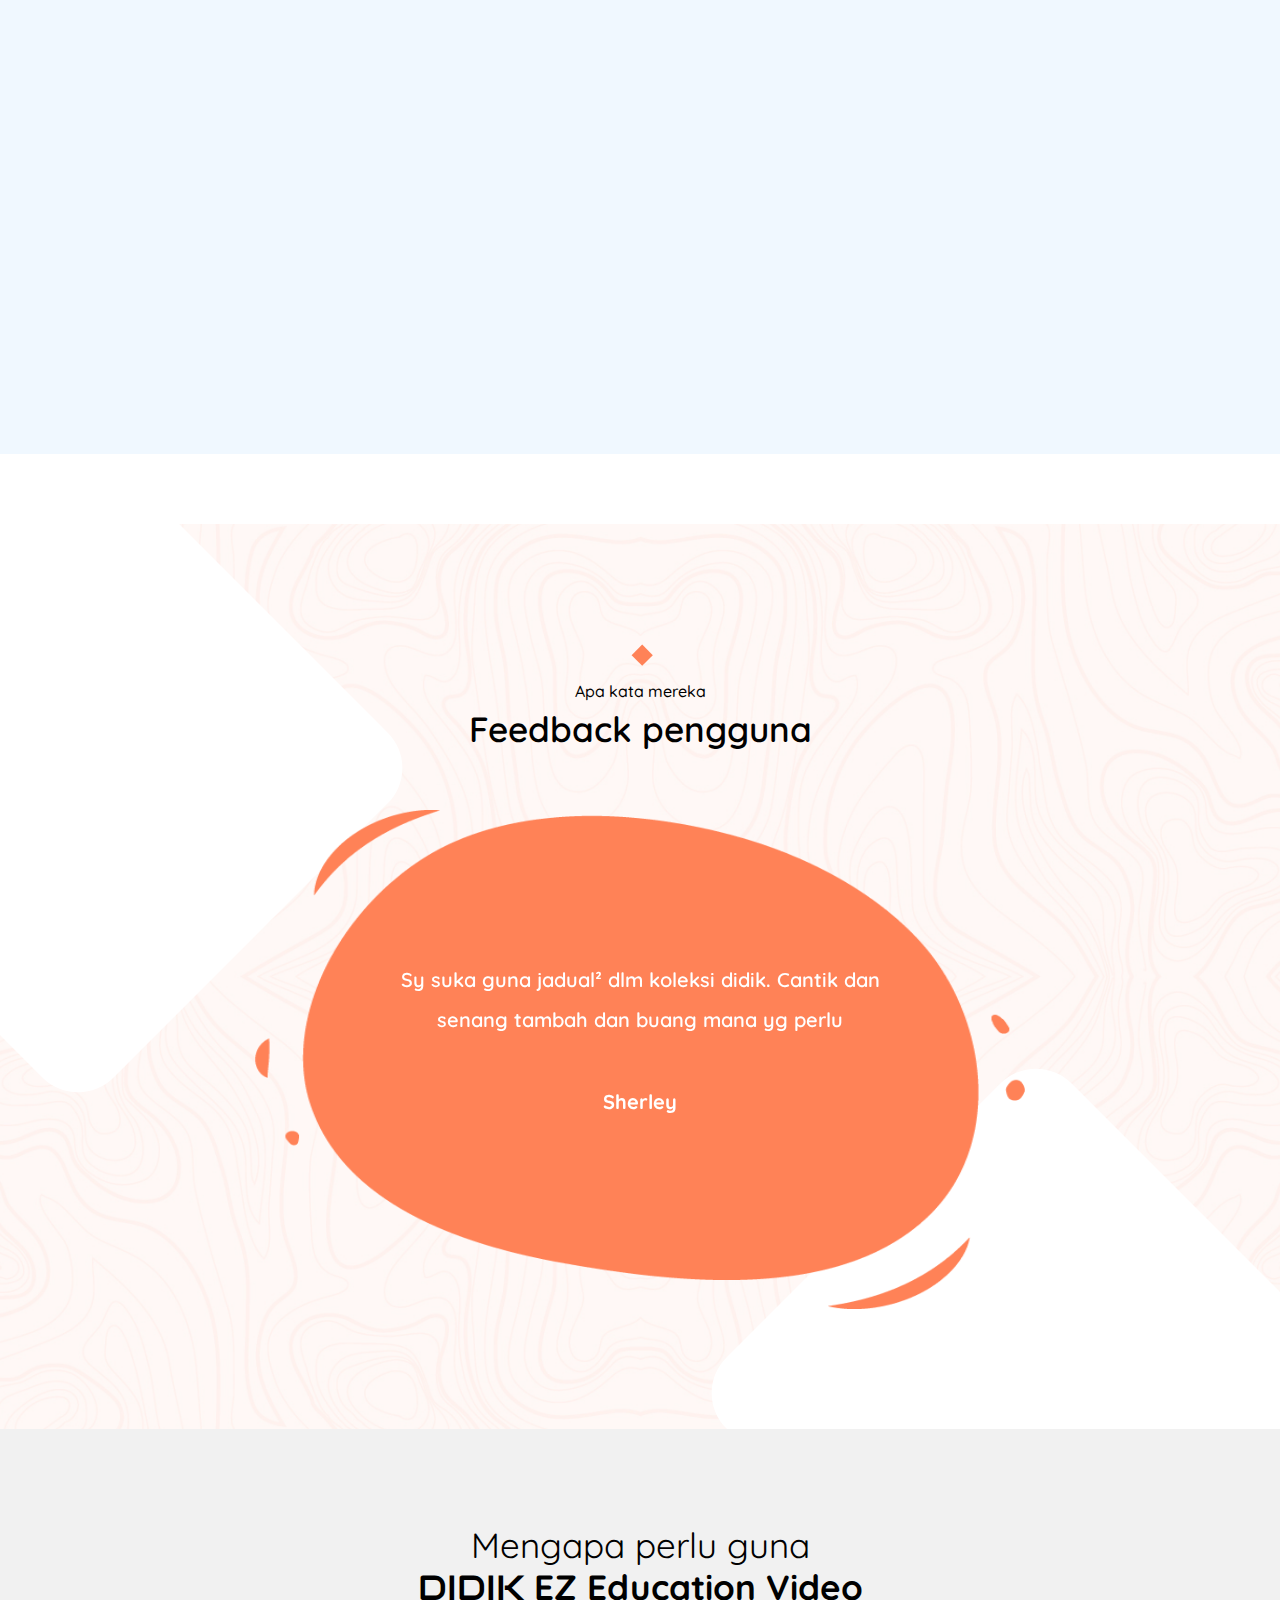
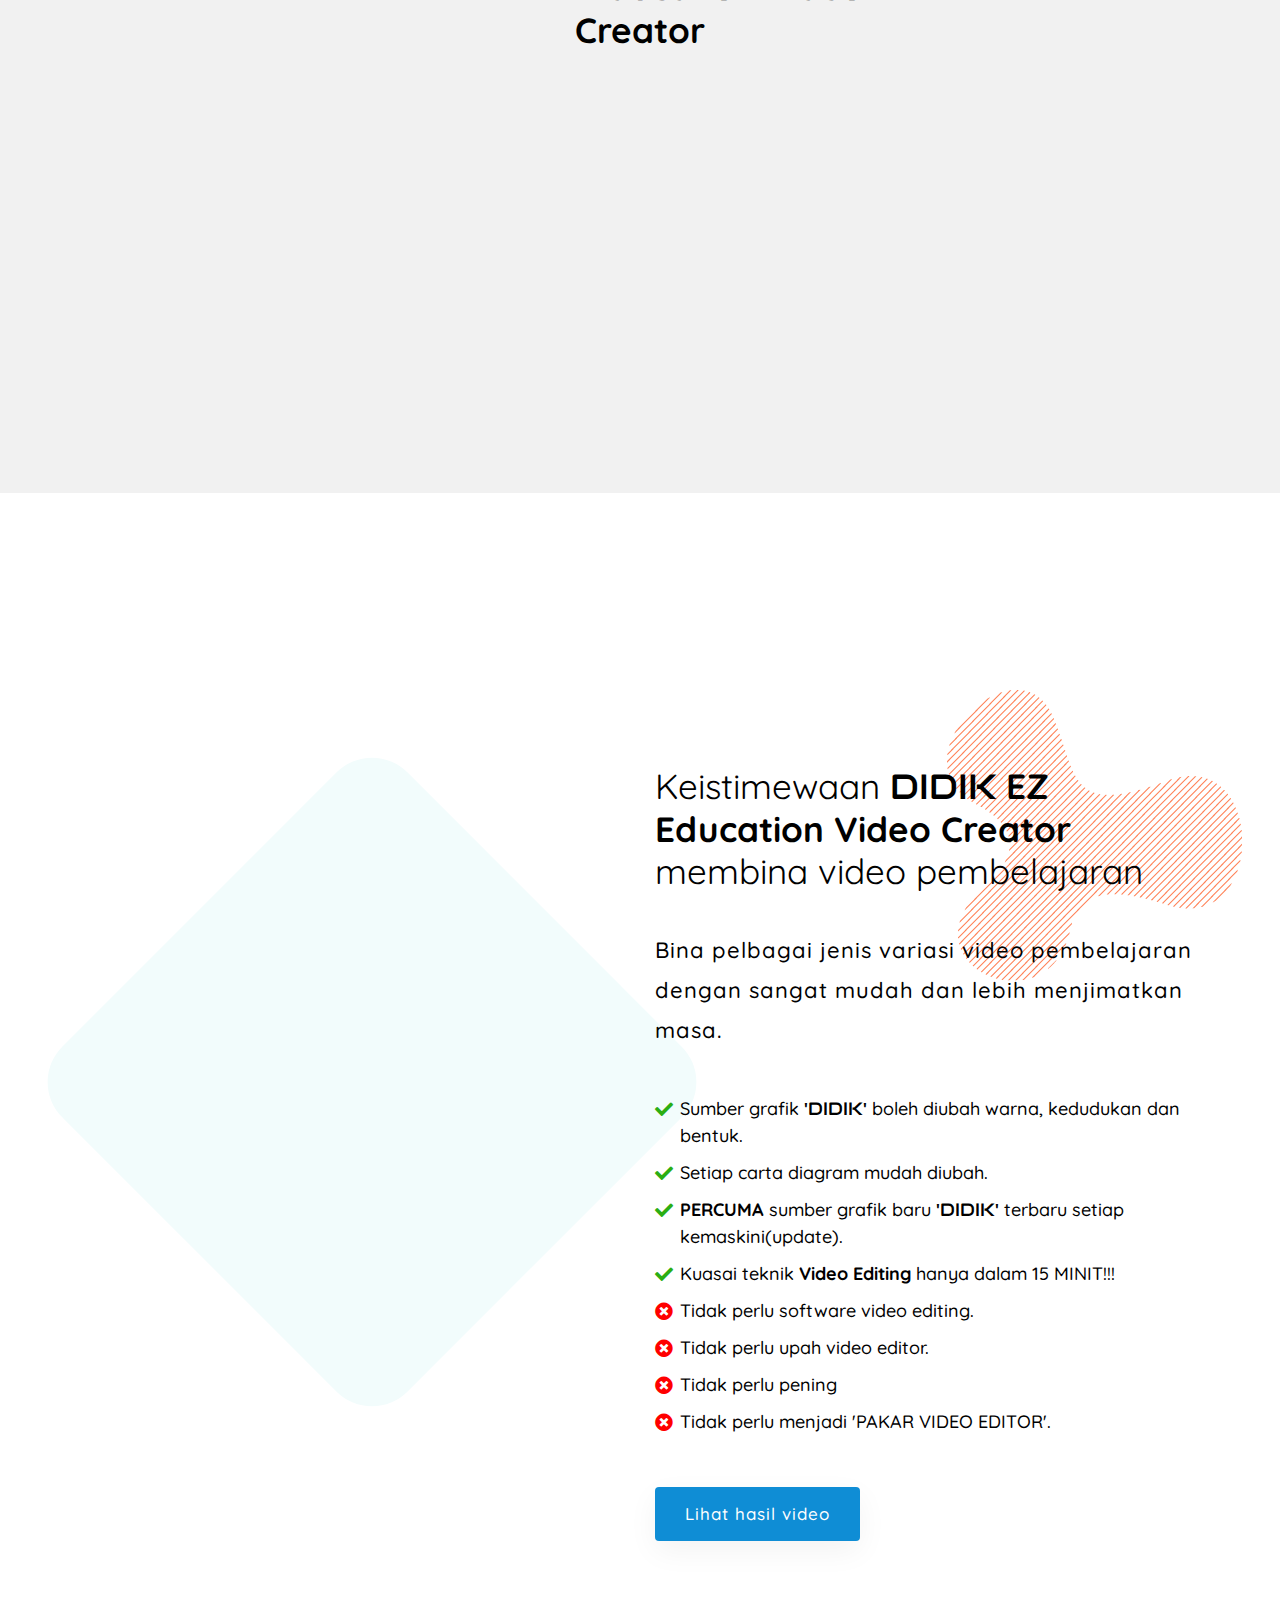
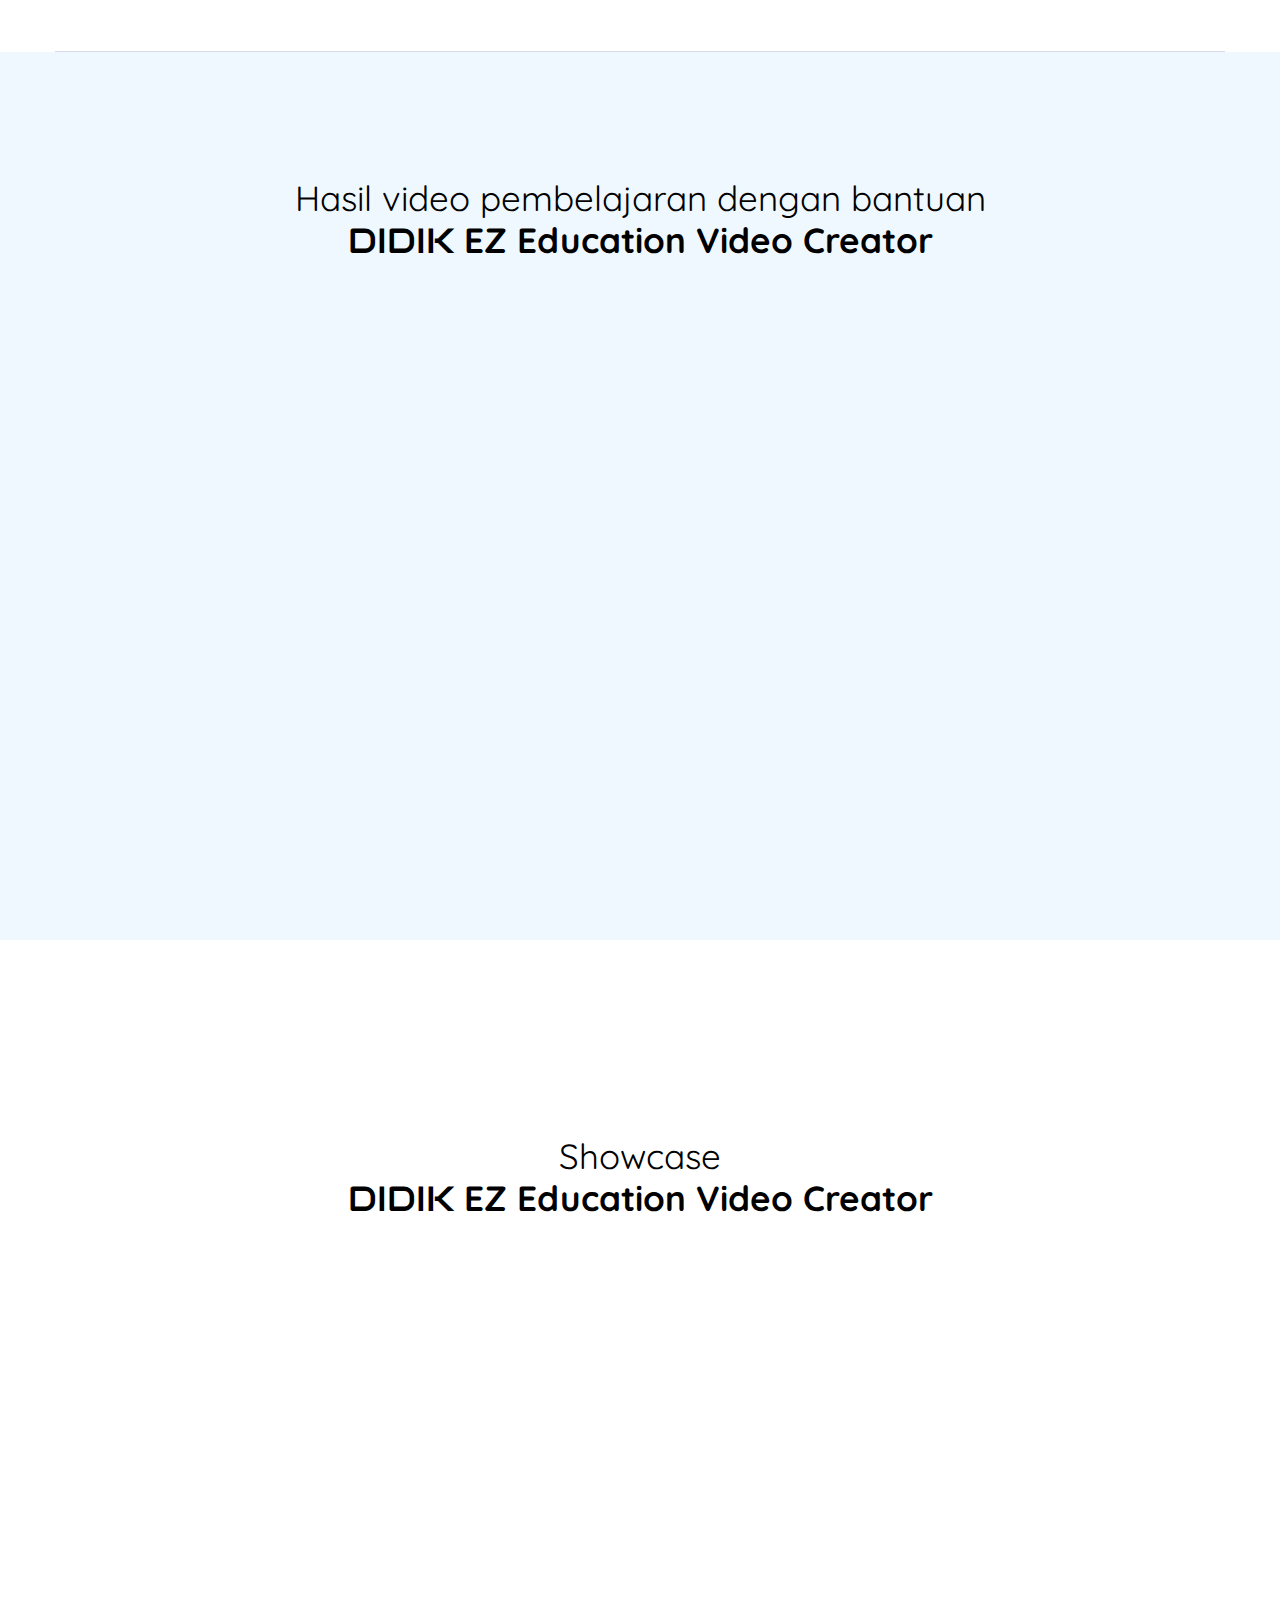
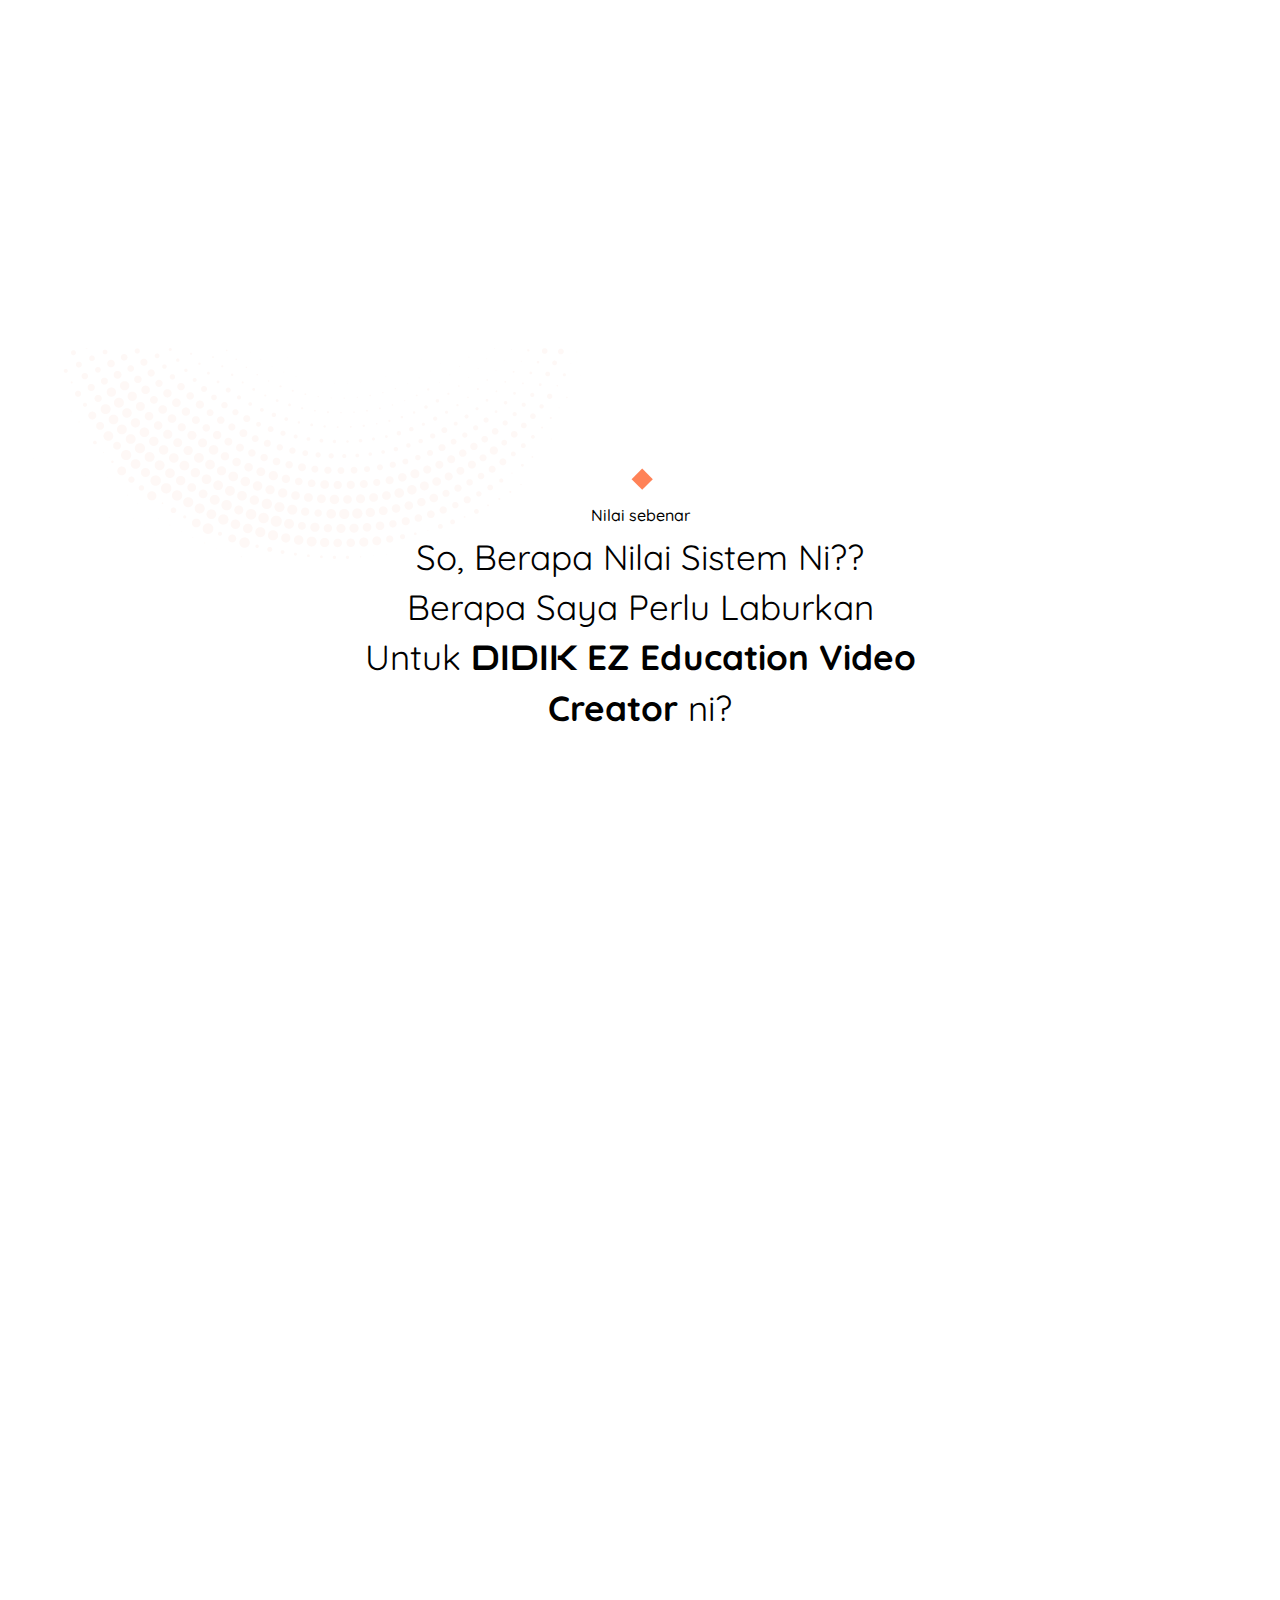
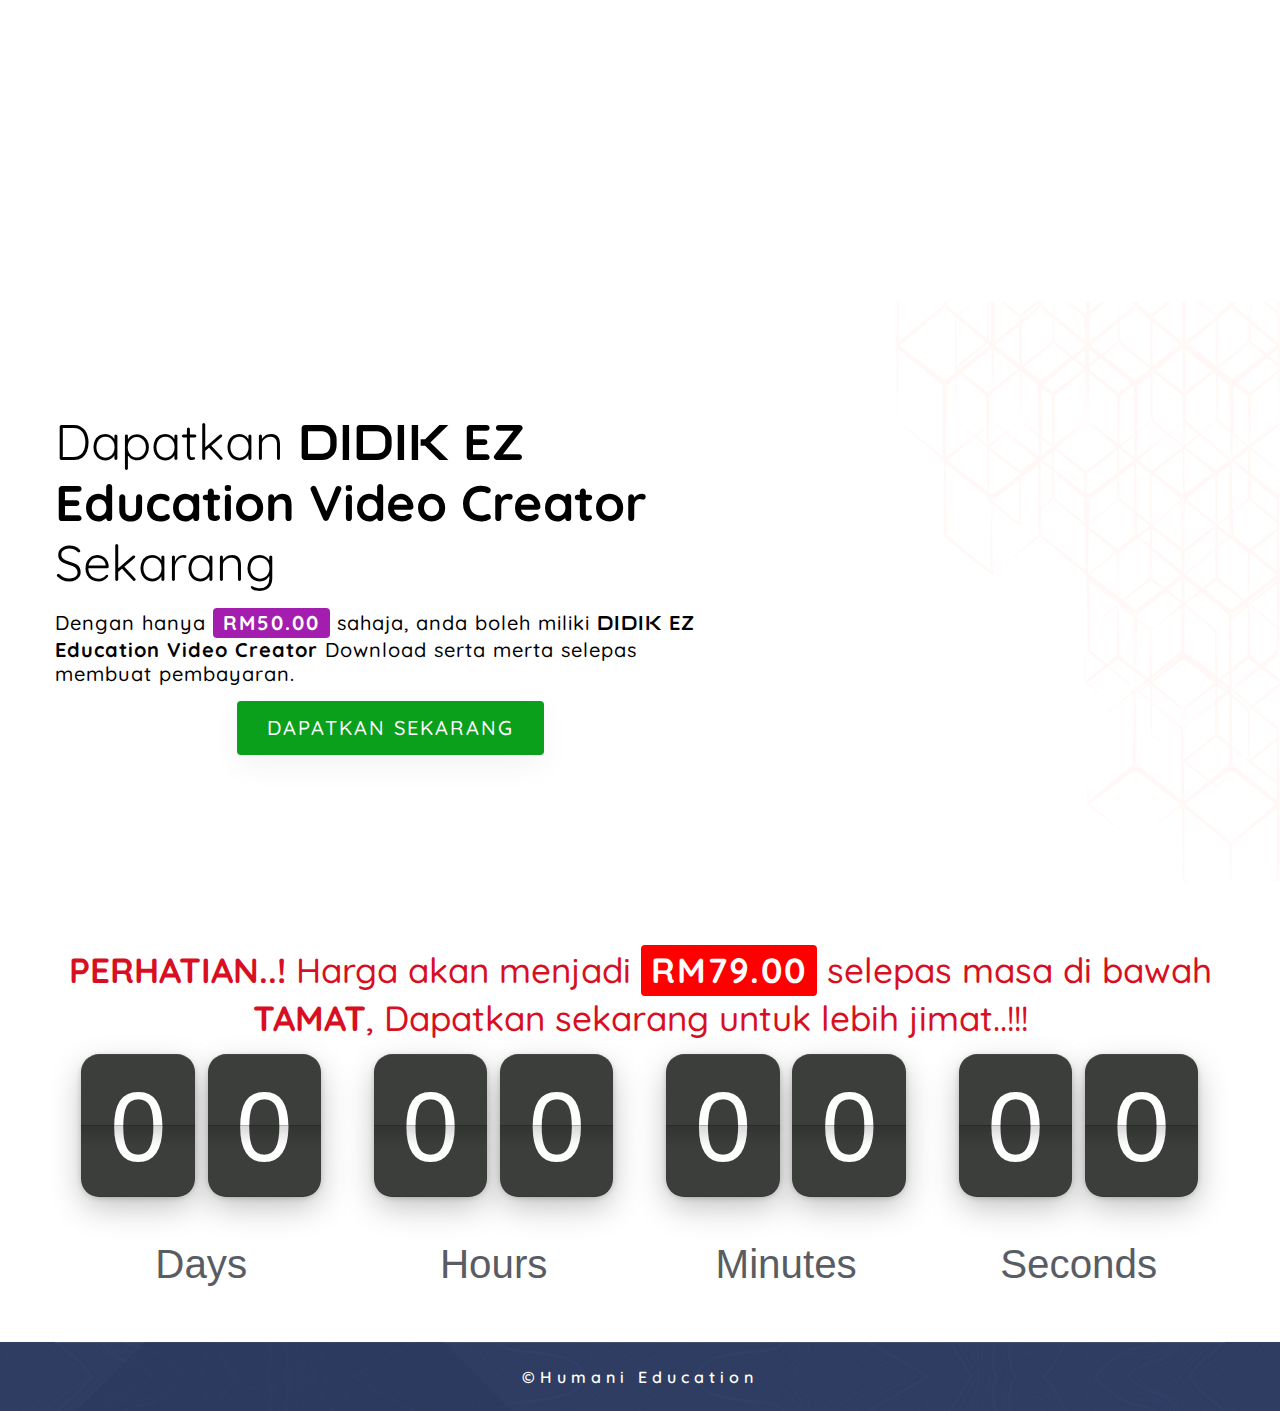
==== commit afdb2106: "v1.0.31-Mac" ====
--- a/index.html
+++ b/index.html
@@ -113,22 +113,47 @@
    border-radius:0.18em !important; 
 }
 
-.nextSale {
-    background-color: #f5be42;
-    color: black;
-    letter-spacing: 2px;
-    -webkit-border-radius: 4px;
-    -moz-border-radius: 4px;
-    border-radius: 4px;
-    padding: 3px 10px;
-    font-weight: 700;
-}
-
 </style>
     
 </head>
 
 <body>
+    <div class="sticky2">
+        <div class="container">
+            <div class="row">
+                <div class="col-lg-6" style="height: 100%; margin:auto;text-align: center;">
+                    <p style="font-size: 17px;color: black;"><strong>Dapatkan TAJAAN</strong> <span class="didik-text-logo">'DIDIK'</span> <strong>Bernilai RM3,077</strong> dalam masa:</p>
+                </div>
+                <div class="col-lg-3" style="margin-top: 5px;margin-bottom: 5px;text-align: center;">
+                        <div class="tick" data-did-init="handleTickInit">
+                
+                            <div data-repeat="true" data-layout="horizontal fit" data-transform="preset(d, h, m, s) -> delay">
+                        
+                                <div class="tick-group">
+                        
+                                    <div data-key="value" data-repeat="true" data-transform="pad(00) -> split -> delay">
+                        
+                                        <span data-view="flip"></span>
+                        
+                                    </div>
+                        
+                                    <span data-key="label" data-view="text" class="tick-label" style="margin-top: 2px;color: black !important;"></span>
+                        
+                                </div>
+                        
+                            </div>
+                        
+                        </div>
+                </div>
+                <div class="col-lg-3" style="height: 100%; margin: auto;text-align: center;">
+                   <a href="#brand" class="topBtn page-scroll">DAPATKAN SEKARANG</a>
+                </div>
+            </div>
+        </div>
+        <div class="tick-onended-message" style="display:none">
+            <p>Time's up</p>
+        </div>
+    </div>
     
     <!--====== Header Start ======-->
 
@@ -182,8 +207,8 @@
                     <div class="col-lg-6">
                         <div class="banner-content">
                             <h2 class="title wow fadeInUp" data-wow-duration="1.3s" data-wow-delay="0.2s" style="color: black;">Bina video modul pembelajaran <span style="color:#3657aa;">MUDAH</span> dan <span style="color:#2bae13;">PANTAS</span></h2>
-                            <p class="wow fadeInUp" data-wow-duration="1.3s" data-wow-delay="0.6s" style="color: black;">Hasilkan video pembelajaran dengan koleksi '<span class="didik-text-logo">DIDIK</span>' slides <b>POWERPOINT</b> sahaja. </p>
-                            <p class="wow fadeInUp" data-wow-duration="1.3s" data-wow-delay="0.6s" style="color: black;">Hanya dengan DDCP (drag and drop, copy and paste) bina video yang memukau student anda dan memaksimakan lagi fokus semasa PDPR.</p>
+                            <p class="wow fadeInUp" data-wow-duration="1.3s" data-wow-delay="0.6s" style="color: black;">Hasilkan video pembelajaran dengan <span class="didik-text-logo">DIDIK</span> <strong>EZ Education Video Creator</strong> </p>
+                            <p class="wow fadeInUp" data-wow-duration="1.3s" data-wow-delay="0.6s" style="color: black;">Hanya dengan <strong>DDCP (drag and drop, copy and paste)</strong> bina video yang memukau student anda dan memaksimakan lagi fokus semasa pembelajaran online.</p>
 
                             <ul class="download-btn">
                                 <!-- <li>
@@ -247,6 +272,20 @@
 
     <!--====== Banner Ends ======-->
 
+    <section id="hasil" class="screenshot-area" style="margin-bottom: 70px;background-color: aliceblue;">
+        <div class="container">
+            <div class="row justify-content-center">
+                <div class="col-lg-12">
+                    <div class="section-title text-center">
+                        <p class="sub-title" style="font-size:22px;line-height: 30px;">Mari tonton bagaimana <span class="didik-text-logo">'DIDIK'</span> <strong>EZ Education Video Creator</strong><br>dengan mudah je bina video pembelajaran yang kreatif</p>
+                        <h2 class="title" style="margin-bottom:20px;"><span class="didik-text-logo">DIDIK</span> <strong>EZ Education Video Creator</strong><br>in Action</h2>
+                        <div class="video-container"><iframe width="700" height="400" src="https://www.youtube.com/embed/0eHtxurZ4ZI?rel=0&showinfo=0" frameborder="0" allow="accelerometer; autoplay; clipboard-write; encrypted-media; gyroscope; picture-in-picture" allowfullscreen></iframe></div>
+                    </div>
+                </div>
+            </div>
+        </div>
+    </section>
+
      <!--====== Testimonial Start ======-->
 
      <section id="testimonial" class="testimonial-area bg_cover" style="background-image: url(assets/images/testimonial-bg.jpg);">
@@ -297,7 +336,7 @@
                 <div class="col-lg-6">
                     <div class="section-title text-center">
                         <!-- <p class="sub-title">Kami mendengar keluhan mereka</p> -->
-                        <h2 class="title">Mengapa Koleksi Gergasi <br><span class="didik-text-logo">'DIDIK'</span></h2>
+                        <h2 class="title" style="font-weight: 400;">Mengapa perlu guna <br><span class="didik-text-logo">DIDIK</span> <strong>EZ Education Video Creator</strong></h2>
                     </div>
                 </div>
             </div>
@@ -311,7 +350,7 @@
                             </div>
                             <div class="features-content">
                                 <h4 class="features-title"><a href="#">Bina video pembelajaran menarik dan trending</a></h4>
-                                <p><strong>413+</strong> design POWERPOINT slide menarik tersedia yang boleh diubahsuai dan digunakan mengikut tema video.</p>
+                                <p>Lebih <strong>642</strong> sumber <strong>GRAFIK & DESIGN</strong> tersedia yang boleh digunakan dan diubahsuai mengikut tema video pembelajaran anda.</p>
                             </div>
                             <div class="features-btn">
                                 <a href="#"><i class="fab fa-youtube"></i></a>
@@ -325,8 +364,8 @@
                                 <i class="flaticon-smartphone"></i>
                             </div>
                             <div class="features-content">
-                                <h4 class="features-title"><a href="#">Jimat masa berjam-jam dan tenaga</a></h4>
-                                <p><strong>645+</strong> objek elemen dan pelbagai variasi POWERPOINT yang boleh diubah bentuk dan warna mengikut tema video.</p>
+                                <h4 class="features-title"><a href="#">Jimat masa berjam-jam dari bina carta diagram sendiri</a></h4>
+                                <p>Pelbagai jenis carta diagram menarik tersedia yang sesuai untuk digunakan bagi memudahkan pembelajaran online </p>
                             </div>
                             <div class="features-btn">
                                 <a href="#"><i class="fas fa-clock"></i></a>
@@ -340,8 +379,8 @@
                                 <i class="flaticon-smartphone-1"></i>
                             </div>
                             <div class="features-content">
-                                <h4 class="features-title"><a href="#">Templat baru PERCUMA setiap bulan</a></h4>
-                                <p>Dapat templat baru setiap bulan, tiada bayaran extra. Klik je update, dah siap. Senang kan, memang senang.</p>
+                                <h4 class="features-title"><a href="#">Sumber grafik dan carta baru setiap bulan</a></h4>
+                                <p>Dapat sumber grafik dan carta baru secara <strong>PERCUMA</strong> setiap bulan melalui sistem canggih <strong>'AutoUpdater DIDIK'</strong>. Klik je dah start update.</p>
                             </div>
                             <div class="features-btn">
                                 <a href="#"><i class="fab fa-telegram"></i></a>
@@ -377,19 +416,19 @@
                         <div class="powerful-tools-content mt-50">
                             <div class="section-title">
                                 <!-- <p class="sub-title">Providing Best Services</p> -->
-                                <h2 class="title">Koleksi Gergasi <span class="didik-text-logo">'DIDIK'</span> membina video pembelajaran</h2>
+                                <h2 class="title" style="font-weight: 400;">Keistimewaan <span class="didik-text-logo">DIDIK</span><strong> EZ Education Video Creator</strong><br>membina video pembelajaran</h2>
                             </div>
                             <div class="powerful-content-wrapper">
-                                <p>Bina pelbagai jenis variasi video pembelajaran dengan mudah dan menjimatkan masa.</p>
+                                <p>Bina pelbagai jenis variasi video pembelajaran dengan sangat mudah dan lebih menjimatkan masa.</p>
                                 <ul class="content-list">
-                                    <li><i class="fas fa-check"></i> Setiap koleksi <span class="didik-text-logo">'DIDIK'</span> boleh diubah warna, kedudukan dan bentuk. </li>
-                                    <li><i class="fas fa-check"></i> Setiap objek boleh di "copy & paste" di setiap slide.</li>
-                                    <li><i class="fas fa-check"></i> PERCUMA koleksi <span class="didik-text-logo">'DIDIK'</span> terbaru setiap kemaskini(update).</li>
-                                    <li><i class="fas fa-check"></i> Kuasai teknik DDCP hanya dalam 15 MINIT!!!</li>
+                                    <li><i class="fas fa-check"></i> Sumber grafik <span class="didik-text-logo">'DIDIK'</span> boleh diubah warna, kedudukan dan bentuk. </li>
+                                    <li><i class="fas fa-check"></i> Setiap carta diagram mudah diubah.</li>
+                                    <li><i class="fas fa-check"></i> <strong>PERCUMA</strong> sumber grafik baru <span class="didik-text-logo">'DIDIK'</span> terbaru setiap kemaskini(update).</li>
+                                    <li><i class="fas fa-check"></i> Kuasai teknik <strong>Video Editing</strong> hanya dalam 15 MINIT!!!</li>
                                     <li><i class="fas fa-times-circle timesRed"></i> Tidak perlu software video editing.</li>
                                     <li><i class="fas fa-times-circle timesRed"></i> Tidak perlu upah video editor.</li>
-                                    <li><i class="fas fa-times-circle timesRed"></i> Tidak perlu pening 'design' slide powerpoint.</li>
-                                    <li><i class="fas fa-times-circle timesRed"></i> Tidak perlu menjadi 'PAKAR POWERPOINT'.</li>
+                                    <li><i class="fas fa-times-circle timesRed"></i> Tidak perlu pening </li>
+                                    <li><i class="fas fa-times-circle timesRed"></i> Tidak perlu menjadi 'PAKAR VIDEO EDITOR'.</li>
                                 </ul>
                                 <a href="#hasil" class="main-btn main-btn-2" style="font-size: 17px;letter-spacing: 1px;">Lihat hasil video</a>
                             </div>
@@ -404,7 +443,7 @@
     
     <!--====== Discover Start ======-->
 
-    <section id="discover" class="discover-area">
+    <!-- <section id="discover" class="discover-area">
         <div class="discover-shape shape-1">
             <img src="assets/images/shape/dots-2.png" alt="">
         </div>
@@ -414,7 +453,7 @@
                 <div class="col-lg-6">
                     <div class="discover-content-wrapper">
                         <div class="section-title">
-                            <!-- <p class="sub-title">After service sale</p> -->
+                            <p class="sub-title">After service sale</p>
                             <h2 class="title">Panduan / Update / Support</h2>
                         </div>
                         <div class="discover-items">
@@ -453,7 +492,7 @@
                         </div>
                         <div class="discover-content">
                             <p>Koleksi <span class="didik-text-logo">'DIDIK'</span> terbaru boleh di kemas kini secara atas talian (<span class="didik-text-logo">DIDIK</span> <strong>AutoUpdate</strong>) dan ianya percuma seumur hidup. Bantuan dan cadangan boleh dilakukan di group Telegram khas.</p>
-                            <!-- <a href="#" class="main-btn main-btn-2">Learn More</a> -->
+                            <a href="#" class="main-btn main-btn-2">Learn More</a>
                         </div>
                     </div>
                 </div>
@@ -464,7 +503,7 @@
                 <img src="assets/images/support.png" alt="">
             </div>
         </div>
-    </section>
+    </section> -->
 
     <!--====== Discover Ends ======-->
     
@@ -602,8 +641,8 @@
                 <div class="col-lg-12">
                     <div class="section-title text-center">
                         <!-- <p class="sub-title">Dapatkan PERCUMA</p> -->
-                        <h2 class="title" style="margin-bottom:20px;">Video Modul Pembelajaran <span class="didik-text-logo">'DIDIK'</span></h2>
-                        <div class="video-container"><iframe width="700" height="400" src="https://www.youtube.com/embed/MKi8xhyiDTc?rel=0&autoplay=0&showinfo=0&controls=0" frameborder="0" allow="accelerometer; autoplay; clipboard-write; encrypted-media; gyroscope; picture-in-picture" allowfullscreen></iframe></div>
+                        <h2 class="title" style="margin-bottom:20px;font-weight: 400;">Hasil video pembelajaran dengan bantuan<br><span class="didik-text-logo">DIDIK</span> <strong>EZ Education Video Creator</strong></h2>
+                        <div class="video-container"><iframe width="700" height="400" src="https://www.youtube.com/embed/MKi8xhyiDTc?rel=0&autoplay=0&showinfo=0" frameborder="0" allow="accelerometer; autoplay; clipboard-write; encrypted-media; gyroscope; picture-in-picture" allowfullscreen></iframe></div>
                     </div>
                 </div>
             </div>
@@ -620,7 +659,7 @@
                 <div class="col-lg-12">
                     <div class="section-title text-center">
                         <!-- <p class="sub-title">Dapatkan PERCUMA</p> -->
-                        <h2 class="title">Showcase Koleksi <span class="didik-text-logo">'DIDIK'</span></h2>
+                        <h2 class="title" style="font-weight: 400;">Showcase<br><span class="didik-text-logo">DIDIK</span> <strong>EZ Education Video Creator</strong></h2>
                         <div class="video-container"><iframe width="560" height="315" src="https://www.youtube.com/embed/H6eOL7yAfYM?rel=0&autoplay=0&showinfo=0&controls=1" frameborder="0" allow="accelerometer; autoplay; clipboard-write; encrypted-media; gyroscope; picture-in-picture" allowfullscreen></iframe></div>
                     </div>
                 </div>
@@ -773,6 +812,58 @@
     </section> -->
 
     <!--====== Blog Ends ======-->
+
+    <section id="nilai" class="pricing-area">
+        <div class="pricing-shape shape-1">
+            <img src="assets/images/shape/dots-3.png" alt="">
+        </div>
+
+        <div class="container">
+            <div class="row justify-content-center">
+                <div class="col-lg-6">
+                    <div class="section-title text-center">
+                        <p class="sub-title">Nilai sebenar</p>
+                        <h2 class="title" style="font-weight: 400;line-height: 50px;">So, Berapa Nilai Sistem Ni??
+                            Berapa Saya Perlu Laburkan Untuk <span class="didik-text-logo">DIDIK</span> <strong>EZ Education Video Creator</strong> ni?</h2>
+                    </div>
+                </div>
+            </div>
+            <div class="pricing-wrapper">
+                <div class="row">
+                    <div class="col-lg-12">
+                        <div class="single-pricing pricing-2 text-center wow fadeInUpBig" data-wow-duration="1s" data-wow-delay="0.4s" style="visibility: visible; animation-duration: 1s; animation-delay: 0.4s; animation-name: fadeInUpBig;">
+                            <div class="pricing-icon">
+                                <i class="flaticon-shuttle"></i>
+                            </div>
+                            <div class="pricing-price">
+                                <h5 class="sub-title">Ini nilai yang sepatutnya untuk</h5>
+                                <span class="price">DIDIK EZ Education Video Creator</span>
+                            </div>
+                            <div class="pricing-body">
+                                <ul class="pricing-list">
+                                    <li><i class="fas fa-check"></i> <strong>600++</strong> Sumber grafik, design, carta tersedia ---- <strong>RM690</strong></li>
+                                    <li><i class="fas fa-check"></i> Sumber grafik, design, carta baru setiap bulan <strong>PERCUMA SEUMUR HIDUP</strong> ---- <strong>RM1,997</strong></li>
+                                    <li><i class="fas fa-check"></i> Bantuan dan Panduan ---- <strong>RM390</strong></li>
+                                </ul>
+                                <a href="#" class="main-btn main-btn-2" style="font-weight: 600;background-color: red;">TOTAL RM 3,077</a>
+                                <h4 style="font-weight: 400;margin-top: 30px;">Tapi sempena <strong>TAWARAN HARI INI</strong>.. Kami <strong>TAJA</strong> Anda <strong>DIDIK EZ Education Video Creator</strong> Yang Bernilai</h4>
+                                <br>
+                                <h2><s>RM 3,077</s></h2>
+                                <br>
+                                <h4 style="color: red;">Secara Tajaan Menjadi</h4>
+                                <br>
+                                <h2>RM 50 SAHAJA</h2>
+                                <br>
+                                <h4>Ya..!! dengan hanya RM50 anda boleh membantu menaik taraf kualiti pembelajaran online yang ada sekarang.</h4>
+                                <br>
+                                <h4 style="font-weight: 400;"><strong>Video menarik</strong> penting untuk pastikan <strong>PELAJAR MUDAH FAHAM</strong> dan <strong>FOKUS</strong> semasa belajar online.</h4>
+                            </div>
+                        </div>
+                    </div>
+                </div>
+            </div>
+        </div>
+    </section>
     
     <!--====== Brand & Download Start ======-->
 
@@ -810,36 +901,9 @@
                 <div class="row">
                     <div class="col-lg-7">
                         <div class="download-content">
-                            <h2 class="title">Dapatkan Koleksi Gergasi <span class="didik-text-logo">'DIDIK'</span> Sekarang</h2>
-                            <p>Dengan hanya <s>RM129.00</s> <s>RM99.00</s> <s>RM79.00</s> <span class="kuponDiskon">RM50.00</span> sahaja, anda boleh miliki koleksi gergasi <span class="didik-text-logo">'DIDIK'</span>. Download serta merta selepas membuat pembayaran.</p>
+                            <h2 class="title" style="font-weight: 400;">Dapatkan <span class="didik-text-logo">DIDIK</span> <strong>EZ Education Video Creator</strong> Sekarang</h2>
+                            <p>Dengan hanya <span class="kuponDiskon">RM50.00</span> sahaja, anda boleh miliki <span class="didik-text-logo">DIDIK</span> <strong>EZ Education Video Creator</strong> Download serta merta selepas membuat pembayaran.</p>
                             <div style="text-align: center;"><a href="https://humani.com.my/checkout/?add-to-cart=12" class="main-btn main-btn-2" style="background-color:#0aa01c;letter-spacing: 2px;font-size: 20px;text-transform: uppercase;">Dapatkan Sekarang</a></div>
-                            <p style="text-align: center; padding: 3px;"><span class="cdSpan"><strong>PERHATIAN..! </strong>Harga akan berubah <span class="nextSale">RM79.00</span> mengikut tarikh di bawah, Dapatkan sekarang untuk lebih jimat..!!! </span></p>
-                            <!-- <p style="text-align: center;padding: 3px;">14 Feb - 28 Feb <span class="kuponDiskon">RM50.00</span></span></p>
-                            <p style="text-align: center;padding: 3px;">1 Mac - 7 Mac <span class="nextSale">RM79.00</span></span></p>
-                            <p style="text-align: center;padding: 3px;">8 Mac - 14 Mac <span class="nextSale">RM99.00</span></span></p>
-                            <p style="text-align: center;padding: 3px 0px 20px 0px;">15 Mac - 21 Mac <span class="nextSale">RM129.00</span></span></p> -->
-                            <div class="tick" data-did-init="handleTickInit">
-
-                                <div data-repeat="true" data-layout="horizontal fit" data-transform="preset(d, h, m, s) -> delay">
-                            
-                                    <div class="tick-group">
-                            
-                                        <div data-key="value" data-repeat="true" data-transform="pad(00) -> split -> delay">
-                            
-                                            <span data-view="flip"></span>
-                            
-                                        </div>
-                            
-                                        <span data-key="label" data-view="text" class="tick-label"></span>
-                            
-                                    </div>
-                            
-                                </div>
-                            
-                            </div>
-                            <div class="tick-onended-message" style="display:none">
-                                <p>Time's up</p>
-                            </div>
                         </div>
                     </div>
                     <div class="col-lg-5">
@@ -857,11 +921,34 @@
         <div class="container">
             <div class="row">
                 <div class="col-lg-12">
-                    <div class="section-title text-center">
+                    <p style="text-align: center; padding: 3px;"><span class="cdSpan"><strong>PERHATIAN..! </strong>Harga akan menjadi <span class="nextSale">RM79.00</span> selepas masa di bawah <strong>TAMAT</strong>, Dapatkan sekarang untuk lebih jimat..!!! </span></p>
+                    <div class="tick" data-did-init="handleTickInit">
+
+                        <div data-repeat="true" data-layout="horizontal fit" data-transform="preset(d, h, m, s) -> delay">
+                    
+                            <div class="tick-group">
+                    
+                                <div data-key="value" data-repeat="true" data-transform="pad(00) -> split -> delay">
+                    
+                                    <span data-view="flip"></span>
+                    
+                                </div>
+                    
+                                <span data-key="label" data-view="text" class="tick-label"></span>
+                    
+                            </div>
+                    
+                        </div>
+                    
+                    </div>
+                    <div class="tick-onended-message" style="display:none">
+                        <p>Time's up</p>
+                    </div>
+                    <!-- <div class="section-title text-center">
                         <p class="sub-title">Nak try test cuba dulu? Boleh...</p>
                         <h2 class="title"> Dapatkan Koleksi Trial <span class="didik-text-logo">'DIDIK'</span> PERCUMA</h2>
                         <a href="https://www.humani.com.my/trial-Didik" class="main-btn main-btn-2" style="width:300px;margin-top: 10px;font-size: 17px;letter-spacing: 1px;">KLIK SINI</span></a>
-                    </div>
+                    </div> -->
                 </div>
             </div>
         </div>
--- a/assets/css/style.css
+++ b/assets/css/style.css
@@ -243,7 +243,6 @@
 ===========================*/
 .header-area {
   position: absolute;
-  top: 0;
   left: 0;
   width: 100%;
   z-index: 999;
@@ -3126,8 +3125,45 @@
 }
 
 .cdSpan{
-    font-size: 22px;
-    padding: 10px;
-    border-radius: 5px;
-    color: #d80f22;
+  font-size: 35px;
+  padding: 10px;
+  line-height: 45px;
+  border-radius: 5px;
+  color: #d80f22;
 }
+
+.sticky2{
+  position: -webkit-sticky; /* Safari */
+  position: sticky;
+  top: 0;
+  min-height: 40px;
+  background-color: yellow;
+  z-index: 1000;
+  -webkit-box-shadow: 0px 3px 6px -2px rgba(0,0,0,0.75);
+  -moz-box-shadow: 0px 3px 6px -2px rgba(0,0,0,0.75);
+  box-shadow: 0px 3px 6px -2px rgba(0,0,0,0.75);
+}
+
+.topBtn{
+    padding: 7px 15px;
+    background: #f00 !important;
+    color: white;
+    border-radius: 3px;
+    font-weight: 700;
+    margin:10px 0;
+}
+
+.sticky2 a:hover{
+  color: white !important;
+}
+
+.nextSale {
+  background-color:red;
+  color: white;
+  letter-spacing: 2px;
+  -webkit-border-radius: 4px;
+  -moz-border-radius: 4px;
+  border-radius: 4px;
+  padding: 3px 10px;
+  font-weight: 700;
+}